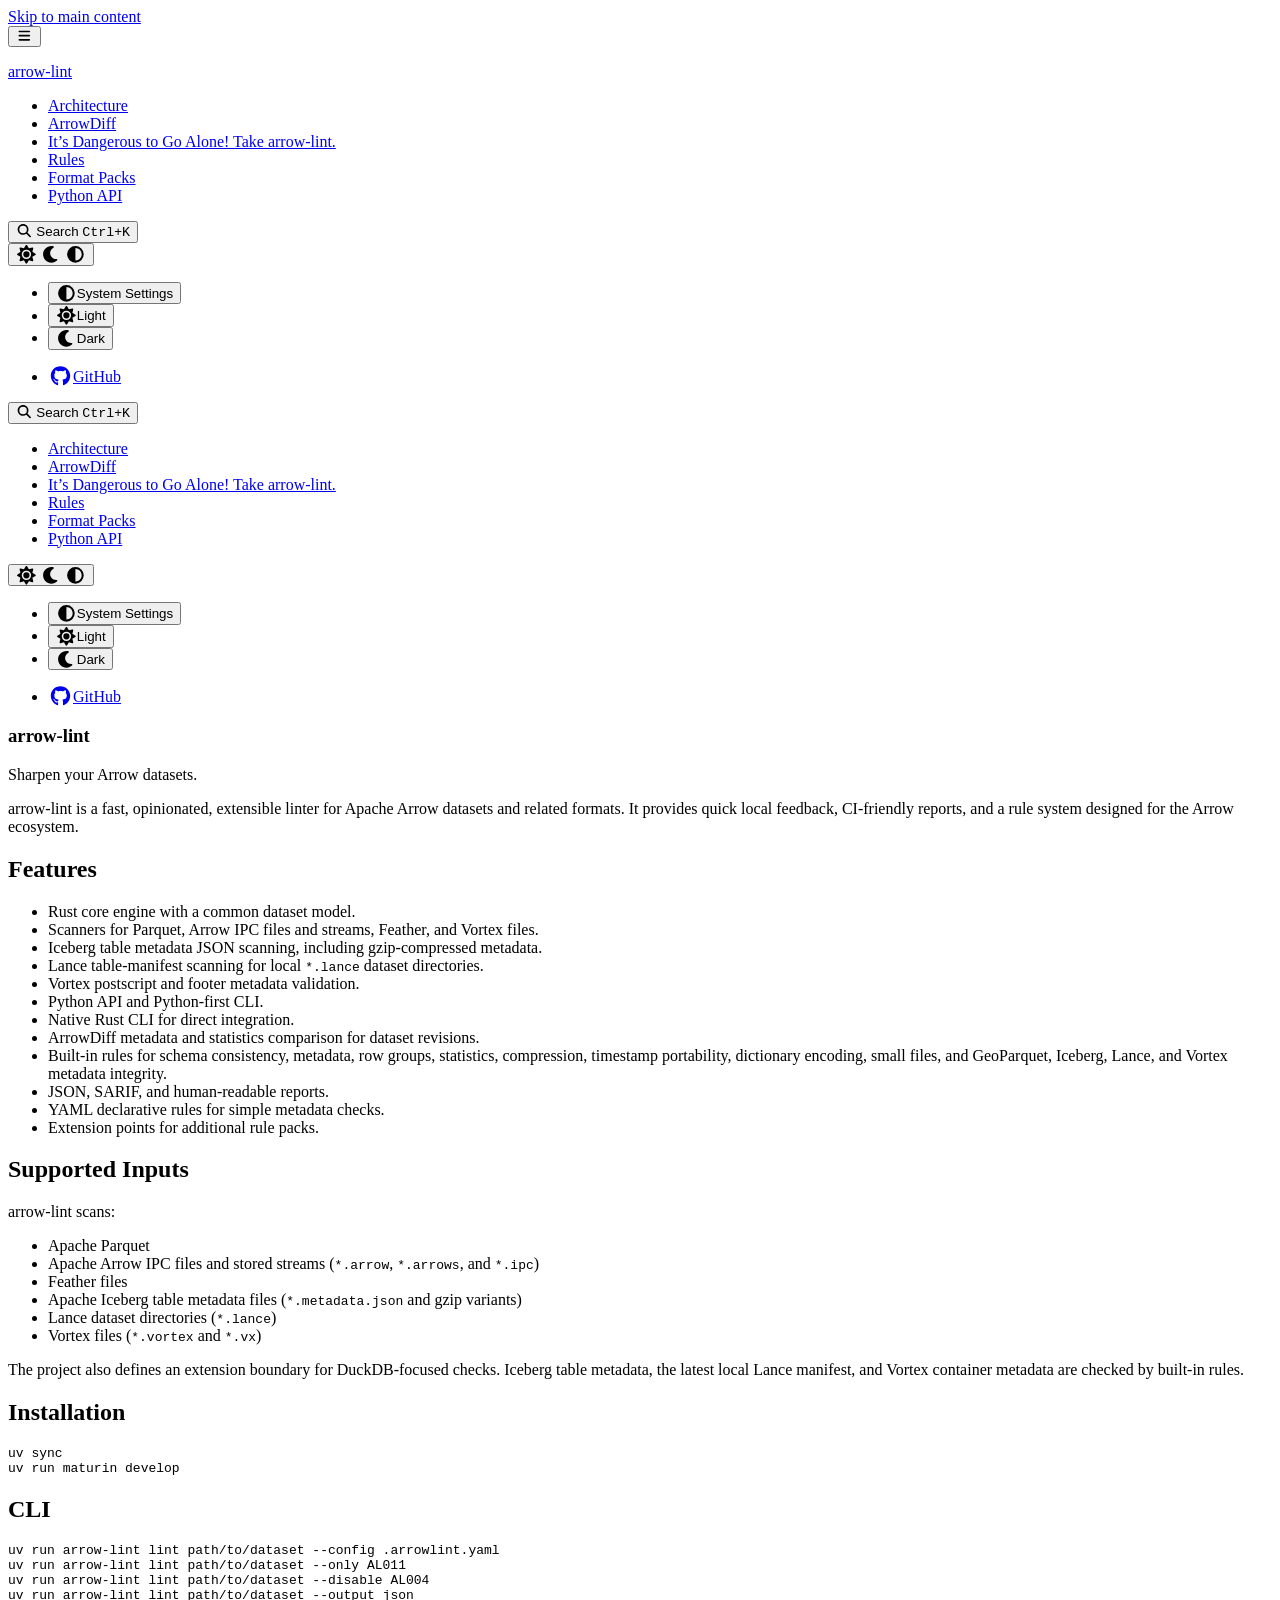
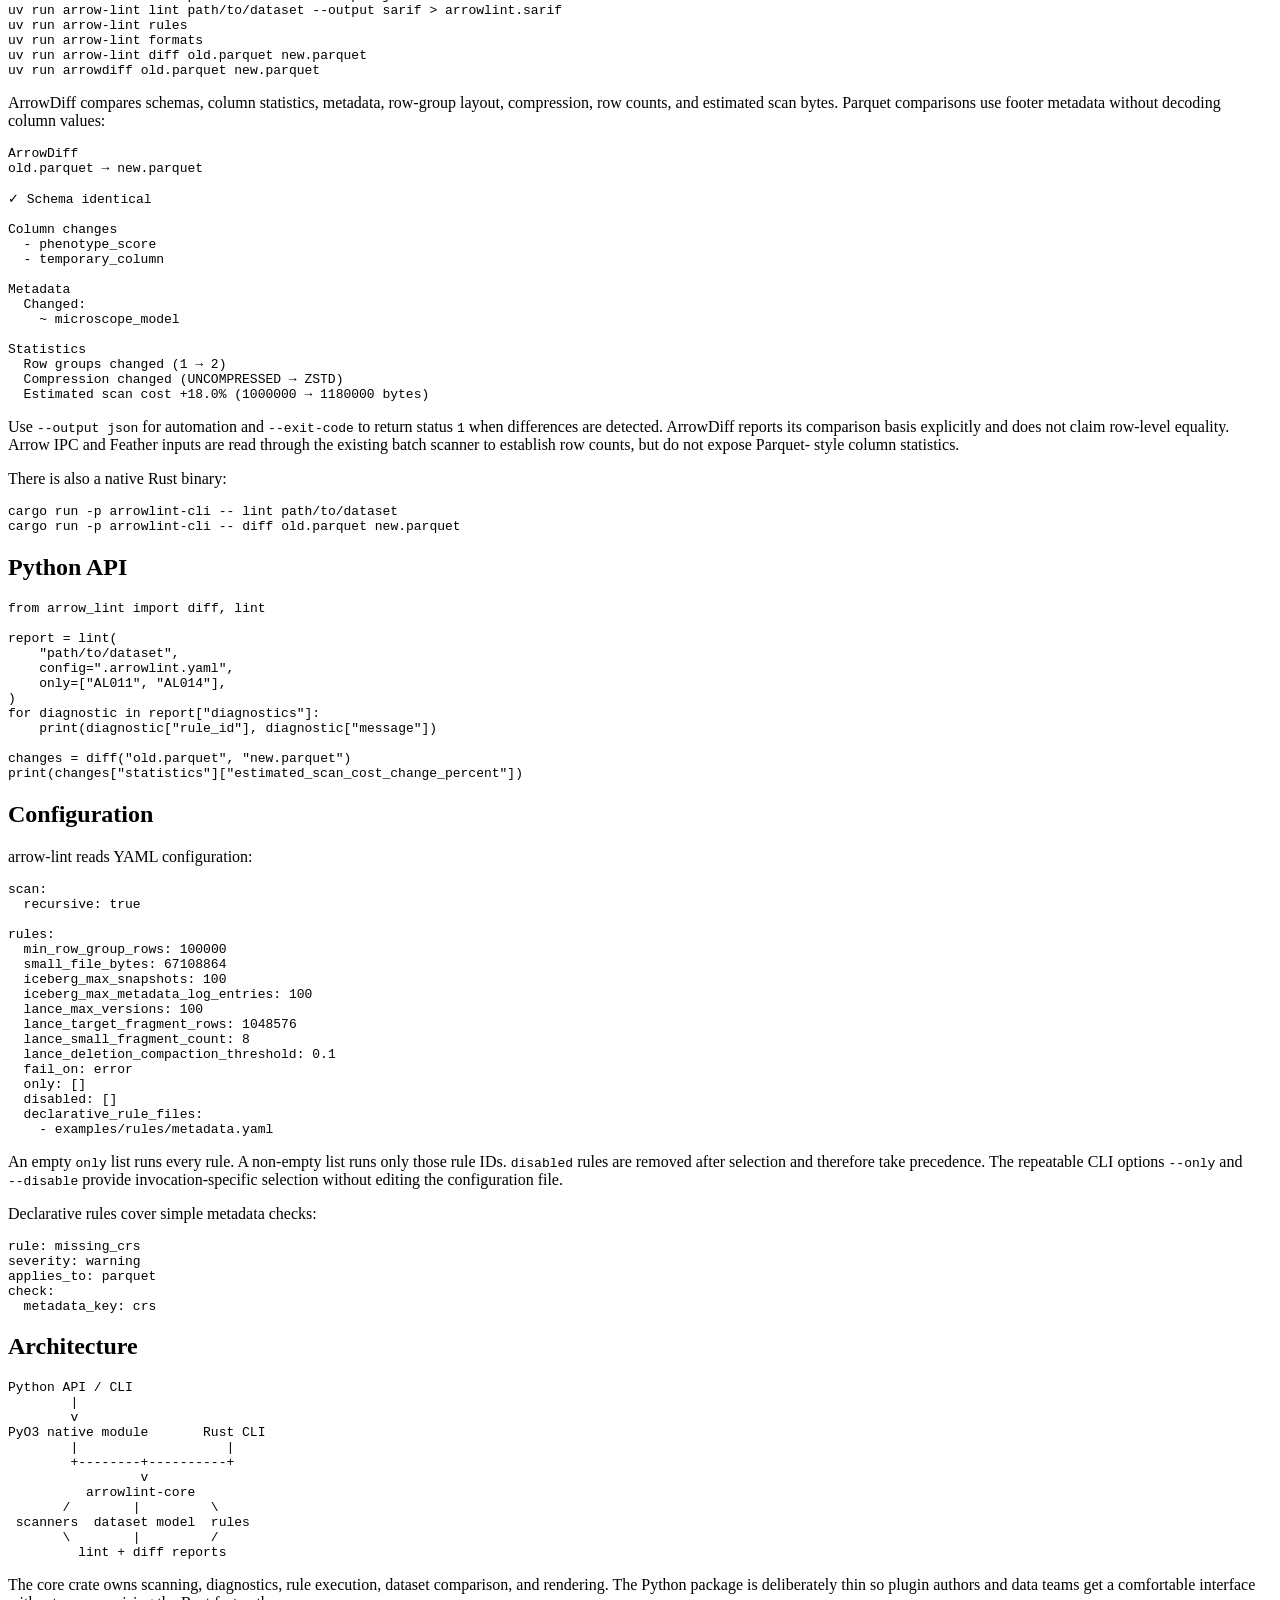
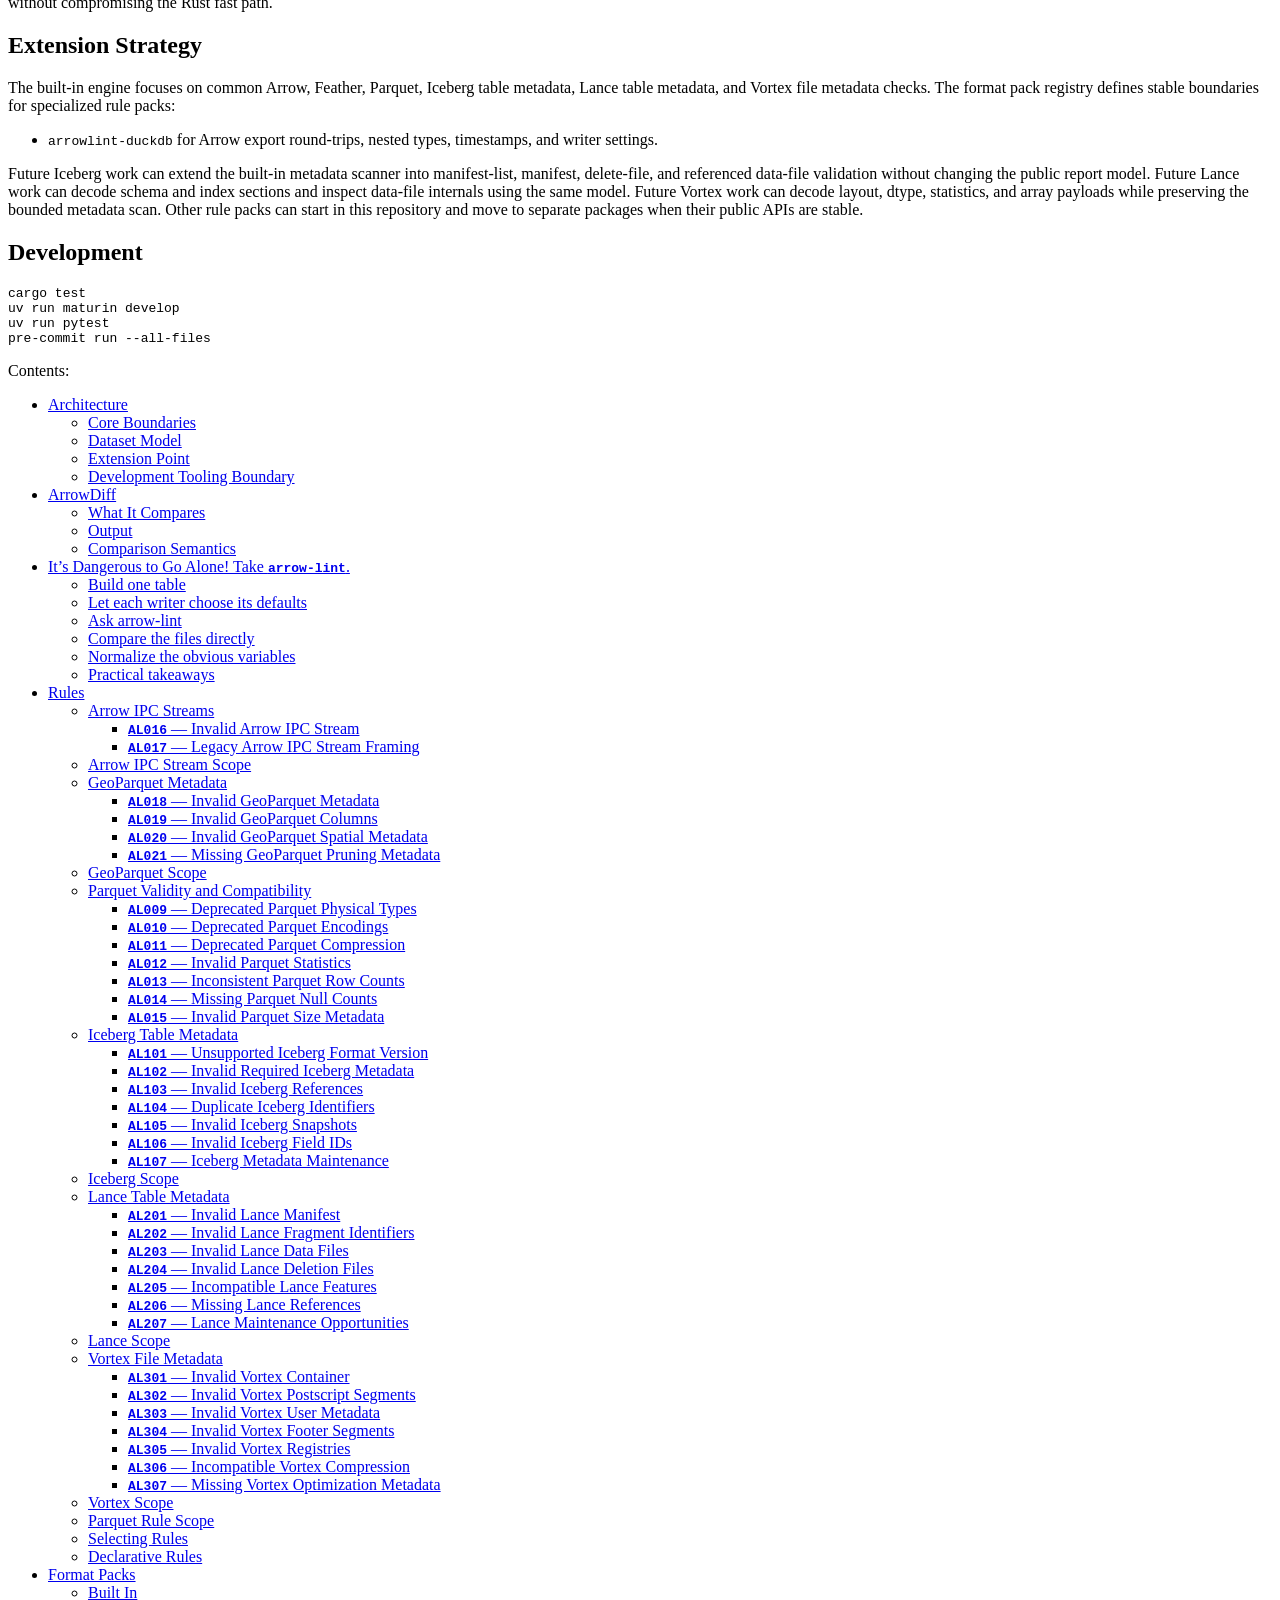
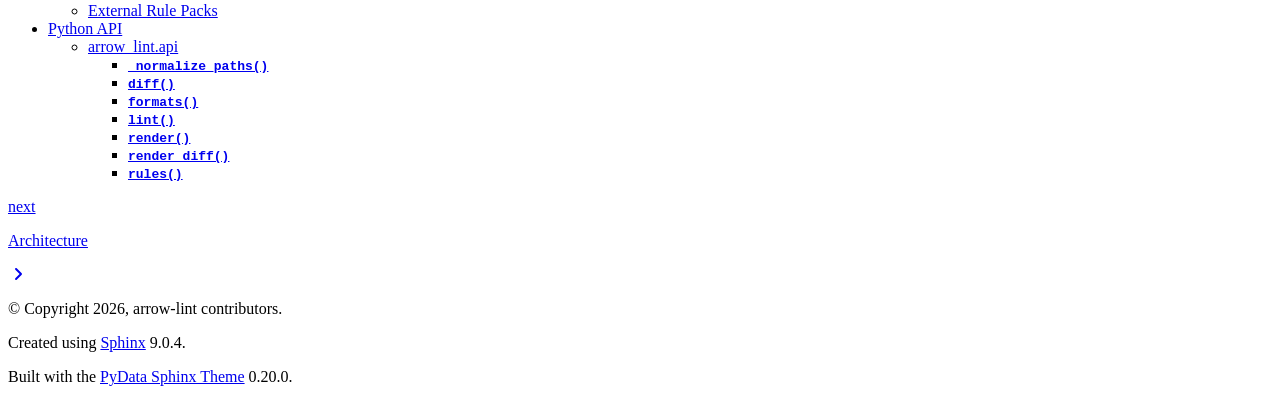
==== index.html @ c809f132 "Deploying to pages from @ d33bs/arrow-lint@00c206db69fead88313a138c66258838c78ef333 🚀" ====
<!DOCTYPE html>


<html lang="en" data-content_root="./" >

  <head>
    <meta charset="utf-8" />
    <meta name="viewport" content="width=device-width, initial-scale=1.0" /><meta name="viewport" content="width=device-width, initial-scale=1" />

    <title>arrow-lint &#8212; arrow-lint  documentation</title>
  
  
  
  <script data-cfasync="false">
    document.documentElement.dataset.mode = localStorage.getItem("mode") || "";
    document.documentElement.dataset.theme = localStorage.getItem("theme") || "";
  </script>
  <!--
    this give us a css class that will be invisible only if js is disabled
  -->
  <noscript>
    <style>
      .pst-js-only { display: none !important; }

    </style>
  </noscript>
  
  <!-- Loaded before other Sphinx assets -->
  <link href="_static/styles/theme.css?digest=90905a2f556bf617f1a9" rel="stylesheet" />
<link href="_static/styles/pydata-sphinx-theme.css?digest=90905a2f556bf617f1a9" rel="stylesheet" />

    <link rel="stylesheet" type="text/css" href="_static/pygments.css?v=8f2a1f02" />
    <link rel="stylesheet" type="text/css" href="_static/mystnb.11b39860a7a0cbfd473a3ad8a317855267ff0bd372690045ca344a6b62be495e.css" />
    <link rel="stylesheet" type="text/css" href="_static/custom.css?v=63dfd3e1" />
  
  <!-- So that users can add custom icons -->
  <script defer src="_static/scripts/fontawesome.js?digest=90905a2f556bf617f1a9"></script>
  <!-- Pre-loaded scripts that we'll load fully later -->
  <link rel="preload" as="script" href="_static/scripts/bootstrap.js?digest=90905a2f556bf617f1a9" />
<link rel="preload" as="script" href="_static/scripts/pydata-sphinx-theme.js?digest=90905a2f556bf617f1a9" />

    <script src="_static/documentation_options.js?v=5929fcd5"></script>
    <script src="_static/doctools.js?v=fd6eb6e6"></script>
    <script src="_static/sphinx_highlight.js?v=6ffebe34"></script>
    <script>DOCUMENTATION_OPTIONS.pagename = 'index';</script>
    <script>DOCUMENTATION_OPTIONS.search_as_you_type = false;</script>
    <link rel="index" title="Index" href="genindex.html" />
    <link rel="search" title="Search" href="search.html" />
    <link rel="next" title="Architecture" href="architecture.html" />
  <meta name="viewport" content="width=device-width, initial-scale=1"/>
  <meta name="docsearch:language" content="en"/>
  <meta name="docsearch:version" content="" />
  
    
    <script src="_static/searchtools.js"></script>
    <script src="_static/language_data.js"></script>
    <script src="searchindex.js"></script>
  
  </head>
  <body data-default-mode="">
  
  
  <div id="pst-skip-link" class="skip-link d-print-none"><a href="#main-content">Skip to main content</a></div>

  
  <div id="pst-scroll-pixel-helper"></div>
  
  <button type="button" class="btn rounded-pill" id="pst-back-to-top">
    <i class="fa-solid fa-arrow-up"></i>Back to top</button>
  
  
  
  
  <dialog id="pst-search-dialog">
    
<form class="bd-search d-flex align-items-center"
      action="search.html"
      method="get">
  <i class="fa-solid fa-magnifying-glass"></i>
  <input type="search"
         class="form-control"
         name="q"
         placeholder="Search the docs ..."
         aria-label="Search the docs ..."
         autocomplete="off"
         autocorrect="off"
         autocapitalize="off"
         spellcheck="false"/>
  <span class="search-button__kbd-shortcut"><kbd class="kbd-shortcut__modifier">Ctrl</kbd>+<kbd>K</kbd></span>
</form>
  </dialog>

  <div class="pst-async-banner-revealer d-none">
  <aside id="bd-header-version-warning" class="d-none d-print-none" aria-label="Version warning"></aside>
</div>

  
    <header id="pst-header" class="bd-header navbar navbar-expand-lg bd-navbar d-print-none">
<div class="bd-header__inner bd-page-width">
  <button class="pst-navbar-icon sidebar-toggle primary-toggle" aria-label="Site navigation">
    <span class="fa-solid fa-bars"></span>
  </button>
  
  
  <div class=" navbar-header-items__start">
    
      <div class="navbar-item">

  
    
  

<a class="navbar-brand logo" href="#">
  
  
  
  
  
  
    <p class="title logo__title">arrow-lint</p>
  
</a></div>
    
  </div>
  
  <div class=" navbar-header-items">
    
    <div class="me-auto navbar-header-items__center">
      
        <div class="navbar-item">
<nav>
  <ul class="bd-navbar-elements navbar-nav">
    
<li class="nav-item ">
  <a class="nav-link nav-internal" href="architecture.html">
    Architecture
  </a>
</li>


<li class="nav-item ">
  <a class="nav-link nav-internal" href="arrowdiff.html">
    ArrowDiff
  </a>
</li>


<li class="nav-item ">
  <a class="nav-link nav-internal" href="case-studies/parquet-writers.html">
    It’s Dangerous to Go Alone! Take arrow-lint.
  </a>
</li>


<li class="nav-item ">
  <a class="nav-link nav-internal" href="rules.html">
    Rules
  </a>
</li>


<li class="nav-item ">
  <a class="nav-link nav-internal" href="format-packs.html">
    Format Packs
  </a>
</li>


<li class="nav-item ">
  <a class="nav-link nav-internal" href="python-api.html">
    Python API
  </a>
</li>

  </ul>
</nav></div>
      
    </div>
    
    
    <div class="navbar-header-items__end">
      
        <div class="navbar-item navbar-persistent--container">
          

<button class="btn search-button-field search-button__button pst-js-only" title="Search" aria-label="Search" data-bs-placement="bottom" data-bs-toggle="tooltip">
 <i class="fa-solid fa-magnifying-glass"></i>
 <span class="search-button__default-text">Search</span>
 <span class="search-button__kbd-shortcut"><kbd class="kbd-shortcut__modifier">Ctrl</kbd>+<kbd class="kbd-shortcut__modifier">K</kbd></span>
</button>
        </div>
      
      
        <div class="navbar-item">

<div class="theme-switch-container dropdown pst-js-only" data-bs-toggle="tooltip" data-bs-placement="bottom" title="Color mode">
  <button class="btn btn-sm nav-link pst-navbar-icon theme-switch-button dropdown-toggle" aria-label="Color mode" data-bs-toggle="dropdown">
    <i class="theme-switch fa-solid fa-sun fa-lg fa-fw" data-mode="light" title="Light"></i>
    <i class="theme-switch fa-solid fa-moon fa-lg fa-fw" data-mode="dark" title="Dark"></i>
    <i class="theme-switch fa-solid fa-circle-half-stroke fa-lg fa-fw" data-mode="auto" title="System Settings"></i>
  </button>
  <ul class="dropdown-menu dropdown-menu-end">
    <li><button class="dropdown-item d-flex align-items-center theme-change-button" data-mode="auto"><i class="fa-solid fa-circle-half-stroke fa-lg fa-fw me-1"></i>System Settings</button></li>
    <li><button class="dropdown-item d-flex align-items-center theme-change-button" data-mode="light"><i class="fa-solid fa-sun fa-lg fa-fw me-1"></i>Light</button></li>
    <li><button class="dropdown-item d-flex align-items-center theme-change-button" data-mode="dark"><i class="fa-solid fa-moon fa-lg fa-fw me-1"></i>Dark</button></li>
  </ul>
</div></div>
      
        <div class="navbar-item"><ul class="navbar-icon-links"
    aria-label="Icon Links">
        <li class="nav-item">
          
          
          
          
          
          
          
          
          <a href="https://github.com/CU-DBMI/arrow-lint" title="GitHub" class="nav-link pst-navbar-icon" rel="noopener" target="_blank" data-bs-toggle="tooltip" data-bs-placement="bottom"><i class="fa-brands fa-github fa-lg" aria-hidden="true"></i><span class="visually-hidden">GitHub</span></a>
        </li>
</ul></div>
      
    </div>
    
  </div>
  
  
    <div class="navbar-persistent--mobile">

<button class="btn search-button-field search-button__button pst-js-only" title="Search" aria-label="Search" data-bs-placement="bottom" data-bs-toggle="tooltip">
 <i class="fa-solid fa-magnifying-glass"></i>
 <span class="search-button__default-text">Search</span>
 <span class="search-button__kbd-shortcut"><kbd class="kbd-shortcut__modifier">Ctrl</kbd>+<kbd class="kbd-shortcut__modifier">K</kbd></span>
</button>
    </div>
  

  
</div>

    </header>
  

  <div class="bd-container">
    <div class="bd-container__inner bd-page-width">
      
      
      
        
      
      <dialog id="pst-primary-sidebar-modal"></dialog>
      <div id="pst-primary-sidebar" class="bd-sidebar-primary bd-sidebar hide-on-wide">
        

  
  <div class="sidebar-header-items sidebar-primary__section">
    
    
      <div class="sidebar-header-items__center">
        
          
          
            <div class="navbar-item">
<nav>
  <ul class="bd-navbar-elements navbar-nav">
    
<li class="nav-item ">
  <a class="nav-link nav-internal" href="architecture.html">
    Architecture
  </a>
</li>


<li class="nav-item ">
  <a class="nav-link nav-internal" href="arrowdiff.html">
    ArrowDiff
  </a>
</li>


<li class="nav-item ">
  <a class="nav-link nav-internal" href="case-studies/parquet-writers.html">
    It’s Dangerous to Go Alone! Take arrow-lint.
  </a>
</li>


<li class="nav-item ">
  <a class="nav-link nav-internal" href="rules.html">
    Rules
  </a>
</li>


<li class="nav-item ">
  <a class="nav-link nav-internal" href="format-packs.html">
    Format Packs
  </a>
</li>


<li class="nav-item ">
  <a class="nav-link nav-internal" href="python-api.html">
    Python API
  </a>
</li>

  </ul>
</nav></div>
          
        
      </div>
    
    
    
      <div class="sidebar-header-items__end">
        
          <div class="navbar-item">

<div class="theme-switch-container dropdown pst-js-only" data-bs-toggle="tooltip" data-bs-placement="bottom" title="Color mode">
  <button class="btn btn-sm nav-link pst-navbar-icon theme-switch-button dropdown-toggle" aria-label="Color mode" data-bs-toggle="dropdown">
    <i class="theme-switch fa-solid fa-sun fa-lg fa-fw" data-mode="light" title="Light"></i>
    <i class="theme-switch fa-solid fa-moon fa-lg fa-fw" data-mode="dark" title="Dark"></i>
    <i class="theme-switch fa-solid fa-circle-half-stroke fa-lg fa-fw" data-mode="auto" title="System Settings"></i>
  </button>
  <ul class="dropdown-menu dropdown-menu-end">
    <li><button class="dropdown-item d-flex align-items-center theme-change-button" data-mode="auto"><i class="fa-solid fa-circle-half-stroke fa-lg fa-fw me-1"></i>System Settings</button></li>
    <li><button class="dropdown-item d-flex align-items-center theme-change-button" data-mode="light"><i class="fa-solid fa-sun fa-lg fa-fw me-1"></i>Light</button></li>
    <li><button class="dropdown-item d-flex align-items-center theme-change-button" data-mode="dark"><i class="fa-solid fa-moon fa-lg fa-fw me-1"></i>Dark</button></li>
  </ul>
</div></div>
        
          <div class="navbar-item"><ul class="navbar-icon-links"
    aria-label="Icon Links">
        <li class="nav-item">
          
          
          
          
          
          
          
          
          <a href="https://github.com/CU-DBMI/arrow-lint" title="GitHub" class="nav-link pst-navbar-icon" rel="noopener" target="_blank" data-bs-toggle="tooltip" data-bs-placement="bottom"><i class="fa-brands fa-github fa-lg" aria-hidden="true"></i><span class="visually-hidden">GitHub</span></a>
        </li>
</ul></div>
        
      </div>
    
  </div>
  
  
  <div class="sidebar-primary-items__end sidebar-primary__section">
      <div class="sidebar-primary-item">
<div id="ethical-ad-placement"
      class="flat"
      data-ea-publisher="readthedocs"
      data-ea-type="readthedocs-sidebar"
      data-ea-manual="true">
</div></div>
  </div>


      </div>
      
      <main id="main-content" class="bd-main" role="main">
        
        
          <div class="bd-content">
            <div class="bd-article-container">
              
              <div class="bd-header-article d-print-none"></div>
              
              
              
                
<div id="searchbox"></div>
                <article class="bd-article">
                  
  <!-- include contents from the root readme -->
<section id="arrow-lint">
<h1>arrow-lint<a class="headerlink" href="#arrow-lint" title="Link to this heading">#</a></h1>
<p>Sharpen your Arrow datasets.</p>
<p>arrow-lint is a fast, opinionated, extensible linter for Apache Arrow datasets
and related formats. It provides quick local feedback, CI-friendly reports, and
a rule system designed for the Arrow ecosystem.</p>
<section id="features">
<h2>Features<a class="headerlink" href="#features" title="Link to this heading">#</a></h2>
<ul class="simple">
<li><p>Rust core engine with a common dataset model.</p></li>
<li><p>Scanners for Parquet, Arrow IPC files and streams, Feather, and Vortex files.</p></li>
<li><p>Iceberg table metadata JSON scanning, including gzip-compressed metadata.</p></li>
<li><p>Lance table-manifest scanning for local <code class="docutils literal notranslate"><span class="pre">*.lance</span></code> dataset directories.</p></li>
<li><p>Vortex postscript and footer metadata validation.</p></li>
<li><p>Python API and Python-first CLI.</p></li>
<li><p>Native Rust CLI for direct integration.</p></li>
<li><p>ArrowDiff metadata and statistics comparison for dataset revisions.</p></li>
<li><p>Built-in rules for schema consistency, metadata, row groups, statistics,
compression, timestamp portability, dictionary encoding, small files, and
GeoParquet, Iceberg, Lance, and Vortex metadata integrity.</p></li>
<li><p>JSON, SARIF, and human-readable reports.</p></li>
<li><p>YAML declarative rules for simple metadata checks.</p></li>
<li><p>Extension points for additional rule packs.</p></li>
</ul>
</section>
<section id="supported-inputs">
<h2>Supported Inputs<a class="headerlink" href="#supported-inputs" title="Link to this heading">#</a></h2>
<p>arrow-lint scans:</p>
<ul class="simple">
<li><p>Apache Parquet</p></li>
<li><p>Apache Arrow IPC files and stored streams (<code class="docutils literal notranslate"><span class="pre">*.arrow</span></code>, <code class="docutils literal notranslate"><span class="pre">*.arrows</span></code>, and <code class="docutils literal notranslate"><span class="pre">*.ipc</span></code>)</p></li>
<li><p>Feather files</p></li>
<li><p>Apache Iceberg table metadata files (<code class="docutils literal notranslate"><span class="pre">*.metadata.json</span></code> and gzip variants)</p></li>
<li><p>Lance dataset directories (<code class="docutils literal notranslate"><span class="pre">*.lance</span></code>)</p></li>
<li><p>Vortex files (<code class="docutils literal notranslate"><span class="pre">*.vortex</span></code> and <code class="docutils literal notranslate"><span class="pre">*.vx</span></code>)</p></li>
</ul>
<p>The project also defines an extension boundary for DuckDB-focused checks.
Iceberg table metadata, the latest local Lance manifest, and Vortex container
metadata are checked by built-in rules.</p>
</section>
<section id="installation">
<h2>Installation<a class="headerlink" href="#installation" title="Link to this heading">#</a></h2>
<div class="highlight-bash notranslate"><div class="highlight"><pre><span></span>uv<span class="w"> </span>sync
uv<span class="w"> </span>run<span class="w"> </span>maturin<span class="w"> </span>develop
</pre></div>
</div>
</section>
<section id="cli">
<h2>CLI<a class="headerlink" href="#cli" title="Link to this heading">#</a></h2>
<div class="highlight-bash notranslate"><div class="highlight"><pre><span></span>uv<span class="w"> </span>run<span class="w"> </span>arrow-lint<span class="w"> </span>lint<span class="w"> </span>path/to/dataset<span class="w"> </span>--config<span class="w"> </span>.arrowlint.yaml
uv<span class="w"> </span>run<span class="w"> </span>arrow-lint<span class="w"> </span>lint<span class="w"> </span>path/to/dataset<span class="w"> </span>--only<span class="w"> </span>AL011
uv<span class="w"> </span>run<span class="w"> </span>arrow-lint<span class="w"> </span>lint<span class="w"> </span>path/to/dataset<span class="w"> </span>--disable<span class="w"> </span>AL004
uv<span class="w"> </span>run<span class="w"> </span>arrow-lint<span class="w"> </span>lint<span class="w"> </span>path/to/dataset<span class="w"> </span>--output<span class="w"> </span>json
uv<span class="w"> </span>run<span class="w"> </span>arrow-lint<span class="w"> </span>lint<span class="w"> </span>path/to/dataset<span class="w"> </span>--output<span class="w"> </span>sarif<span class="w"> </span>&gt;<span class="w"> </span>arrowlint.sarif
uv<span class="w"> </span>run<span class="w"> </span>arrow-lint<span class="w"> </span>rules
uv<span class="w"> </span>run<span class="w"> </span>arrow-lint<span class="w"> </span>formats
uv<span class="w"> </span>run<span class="w"> </span>arrow-lint<span class="w"> </span>diff<span class="w"> </span>old.parquet<span class="w"> </span>new.parquet
uv<span class="w"> </span>run<span class="w"> </span>arrowdiff<span class="w"> </span>old.parquet<span class="w"> </span>new.parquet
</pre></div>
</div>
<p>ArrowDiff compares schemas, column statistics, metadata, row-group layout,
compression, row counts, and estimated scan bytes. Parquet comparisons use
footer metadata without decoding column values:</p>
<div class="highlight-text notranslate"><div class="highlight"><pre><span></span>ArrowDiff
old.parquet → new.parquet

✓ Schema identical

Column changes
  - phenotype_score
  - temporary_column

Metadata
  Changed:
    ~ microscope_model

Statistics
  Row groups changed (1 → 2)
  Compression changed (UNCOMPRESSED → ZSTD)
  Estimated scan cost +18.0% (1000000 → 1180000 bytes)
</pre></div>
</div>
<p>Use <code class="docutils literal notranslate"><span class="pre">--output</span> <span class="pre">json</span></code> for automation and <code class="docutils literal notranslate"><span class="pre">--exit-code</span></code> to return status <code class="docutils literal notranslate"><span class="pre">1</span></code> when
differences are detected. ArrowDiff reports its comparison basis explicitly and
does not claim row-level equality. Arrow IPC and Feather inputs are read through
the existing batch scanner to establish row counts, but do not expose Parquet-
style column statistics.</p>
<p>There is also a native Rust binary:</p>
<div class="highlight-bash notranslate"><div class="highlight"><pre><span></span>cargo<span class="w"> </span>run<span class="w"> </span>-p<span class="w"> </span>arrowlint-cli<span class="w"> </span>--<span class="w"> </span>lint<span class="w"> </span>path/to/dataset
cargo<span class="w"> </span>run<span class="w"> </span>-p<span class="w"> </span>arrowlint-cli<span class="w"> </span>--<span class="w"> </span>diff<span class="w"> </span>old.parquet<span class="w"> </span>new.parquet
</pre></div>
</div>
</section>
<section id="python-api">
<h2>Python API<a class="headerlink" href="#python-api" title="Link to this heading">#</a></h2>
<div class="highlight-python notranslate"><div class="highlight"><pre><span></span><span class="kn">from</span><span class="w"> </span><span class="nn">arrow_lint</span><span class="w"> </span><span class="kn">import</span> <span class="n">diff</span><span class="p">,</span> <span class="n">lint</span>

<span class="n">report</span> <span class="o">=</span> <span class="n">lint</span><span class="p">(</span>
    <span class="s2">&quot;path/to/dataset&quot;</span><span class="p">,</span>
    <span class="n">config</span><span class="o">=</span><span class="s2">&quot;.arrowlint.yaml&quot;</span><span class="p">,</span>
    <span class="n">only</span><span class="o">=</span><span class="p">[</span><span class="s2">&quot;AL011&quot;</span><span class="p">,</span> <span class="s2">&quot;AL014&quot;</span><span class="p">],</span>
<span class="p">)</span>
<span class="k">for</span> <span class="n">diagnostic</span> <span class="ow">in</span> <span class="n">report</span><span class="p">[</span><span class="s2">&quot;diagnostics&quot;</span><span class="p">]:</span>
    <span class="nb">print</span><span class="p">(</span><span class="n">diagnostic</span><span class="p">[</span><span class="s2">&quot;rule_id&quot;</span><span class="p">],</span> <span class="n">diagnostic</span><span class="p">[</span><span class="s2">&quot;message&quot;</span><span class="p">])</span>

<span class="n">changes</span> <span class="o">=</span> <span class="n">diff</span><span class="p">(</span><span class="s2">&quot;old.parquet&quot;</span><span class="p">,</span> <span class="s2">&quot;new.parquet&quot;</span><span class="p">)</span>
<span class="nb">print</span><span class="p">(</span><span class="n">changes</span><span class="p">[</span><span class="s2">&quot;statistics&quot;</span><span class="p">][</span><span class="s2">&quot;estimated_scan_cost_change_percent&quot;</span><span class="p">])</span>
</pre></div>
</div>
</section>
<section id="configuration">
<h2>Configuration<a class="headerlink" href="#configuration" title="Link to this heading">#</a></h2>
<p>arrow-lint reads YAML configuration:</p>
<div class="highlight-yaml notranslate"><div class="highlight"><pre><span></span><span class="nt">scan</span><span class="p">:</span>
<span class="w">  </span><span class="nt">recursive</span><span class="p">:</span><span class="w"> </span><span class="l l-Scalar l-Scalar-Plain">true</span>

<span class="nt">rules</span><span class="p">:</span>
<span class="w">  </span><span class="nt">min_row_group_rows</span><span class="p">:</span><span class="w"> </span><span class="l l-Scalar l-Scalar-Plain">100000</span>
<span class="w">  </span><span class="nt">small_file_bytes</span><span class="p">:</span><span class="w"> </span><span class="l l-Scalar l-Scalar-Plain">67108864</span>
<span class="w">  </span><span class="nt">iceberg_max_snapshots</span><span class="p">:</span><span class="w"> </span><span class="l l-Scalar l-Scalar-Plain">100</span>
<span class="w">  </span><span class="nt">iceberg_max_metadata_log_entries</span><span class="p">:</span><span class="w"> </span><span class="l l-Scalar l-Scalar-Plain">100</span>
<span class="w">  </span><span class="nt">lance_max_versions</span><span class="p">:</span><span class="w"> </span><span class="l l-Scalar l-Scalar-Plain">100</span>
<span class="w">  </span><span class="nt">lance_target_fragment_rows</span><span class="p">:</span><span class="w"> </span><span class="l l-Scalar l-Scalar-Plain">1048576</span>
<span class="w">  </span><span class="nt">lance_small_fragment_count</span><span class="p">:</span><span class="w"> </span><span class="l l-Scalar l-Scalar-Plain">8</span>
<span class="w">  </span><span class="nt">lance_deletion_compaction_threshold</span><span class="p">:</span><span class="w"> </span><span class="l l-Scalar l-Scalar-Plain">0.1</span>
<span class="w">  </span><span class="nt">fail_on</span><span class="p">:</span><span class="w"> </span><span class="l l-Scalar l-Scalar-Plain">error</span>
<span class="w">  </span><span class="nt">only</span><span class="p">:</span><span class="w"> </span><span class="p p-Indicator">[]</span>
<span class="w">  </span><span class="nt">disabled</span><span class="p">:</span><span class="w"> </span><span class="p p-Indicator">[]</span>
<span class="w">  </span><span class="nt">declarative_rule_files</span><span class="p">:</span>
<span class="w">    </span><span class="p p-Indicator">-</span><span class="w"> </span><span class="l l-Scalar l-Scalar-Plain">examples/rules/metadata.yaml</span>
</pre></div>
</div>
<p>An empty <code class="docutils literal notranslate"><span class="pre">only</span></code> list runs every rule. A non-empty list runs only those rule IDs.
<code class="docutils literal notranslate"><span class="pre">disabled</span></code> rules are removed after selection and therefore take precedence.
The repeatable CLI options <code class="docutils literal notranslate"><span class="pre">--only</span></code> and <code class="docutils literal notranslate"><span class="pre">--disable</span></code> provide invocation-specific
selection without editing the configuration file.</p>
<p>Declarative rules cover simple metadata checks:</p>
<div class="highlight-yaml notranslate"><div class="highlight"><pre><span></span><span class="nt">rule</span><span class="p">:</span><span class="w"> </span><span class="l l-Scalar l-Scalar-Plain">missing_crs</span>
<span class="nt">severity</span><span class="p">:</span><span class="w"> </span><span class="l l-Scalar l-Scalar-Plain">warning</span>
<span class="nt">applies_to</span><span class="p">:</span><span class="w"> </span><span class="l l-Scalar l-Scalar-Plain">parquet</span>
<span class="nt">check</span><span class="p">:</span>
<span class="w">  </span><span class="nt">metadata_key</span><span class="p">:</span><span class="w"> </span><span class="l l-Scalar l-Scalar-Plain">crs</span>
</pre></div>
</div>
</section>
<section id="architecture">
<h2>Architecture<a class="headerlink" href="#architecture" title="Link to this heading">#</a></h2>
<div class="highlight-text notranslate"><div class="highlight"><pre><span></span>Python API / CLI
        |
        v
PyO3 native module       Rust CLI
        |                   |
        +--------+----------+
                 v
          arrowlint-core
       /        |         \
 scanners  dataset model  rules
       \        |         /
         lint + diff reports
</pre></div>
</div>
<p>The core crate owns scanning, diagnostics, rule execution, dataset comparison,
and rendering. The Python package is deliberately thin so plugin authors and
data teams get a comfortable interface without compromising the Rust fast path.</p>
</section>
<section id="extension-strategy">
<h2>Extension Strategy<a class="headerlink" href="#extension-strategy" title="Link to this heading">#</a></h2>
<p>The built-in engine focuses on common Arrow, Feather, Parquet, Iceberg table
metadata, Lance table metadata, and Vortex file metadata checks. The format
pack registry defines stable boundaries for specialized rule packs:</p>
<ul class="simple">
<li><p><code class="docutils literal notranslate"><span class="pre">arrowlint-duckdb</span></code> for Arrow export round-trips, nested types, timestamps, and writer settings.</p></li>
</ul>
<p>Future Iceberg work can extend the built-in metadata scanner into manifest-list,
manifest, delete-file, and referenced data-file validation without changing the
public report model. Future Lance work can decode schema and index sections and
inspect data-file internals using the same model. Future Vortex work can decode
layout, dtype, statistics, and array payloads while preserving the bounded
metadata scan. Other rule packs can start in this repository and move to
separate packages when their public APIs are stable.</p>
</section>
<section id="development">
<h2>Development<a class="headerlink" href="#development" title="Link to this heading">#</a></h2>
<div class="highlight-bash notranslate"><div class="highlight"><pre><span></span>cargo<span class="w"> </span><span class="nb">test</span>
uv<span class="w"> </span>run<span class="w"> </span>maturin<span class="w"> </span>develop
uv<span class="w"> </span>run<span class="w"> </span>pytest
pre-commit<span class="w"> </span>run<span class="w"> </span>--all-files
</pre></div>
</div>
<div class="toctree-wrapper compound">
<p aria-level="2" class="caption" role="heading"><span class="caption-text">Contents:</span></p>
<ul>
<li class="toctree-l1"><a class="reference internal" href="architecture.html">Architecture</a><ul>
<li class="toctree-l2"><a class="reference internal" href="architecture.html#core-boundaries">Core Boundaries</a></li>
<li class="toctree-l2"><a class="reference internal" href="architecture.html#dataset-model">Dataset Model</a></li>
<li class="toctree-l2"><a class="reference internal" href="architecture.html#extension-point">Extension Point</a></li>
<li class="toctree-l2"><a class="reference internal" href="architecture.html#development-tooling-boundary">Development Tooling Boundary</a></li>
</ul>
</li>
<li class="toctree-l1"><a class="reference internal" href="arrowdiff.html">ArrowDiff</a><ul>
<li class="toctree-l2"><a class="reference internal" href="arrowdiff.html#what-it-compares">What It Compares</a></li>
<li class="toctree-l2"><a class="reference internal" href="arrowdiff.html#output">Output</a></li>
<li class="toctree-l2"><a class="reference internal" href="arrowdiff.html#comparison-semantics">Comparison Semantics</a></li>
</ul>
</li>
<li class="toctree-l1"><a class="reference internal" href="case-studies/parquet-writers.html">It’s Dangerous to Go Alone! Take <code class="docutils literal notranslate"><span class="pre">arrow-lint</span></code>.</a><ul>
<li class="toctree-l2"><a class="reference internal" href="case-studies/parquet-writers.html#build-one-table">Build one table</a></li>
<li class="toctree-l2"><a class="reference internal" href="case-studies/parquet-writers.html#let-each-writer-choose-its-defaults">Let each writer choose its defaults</a></li>
<li class="toctree-l2"><a class="reference internal" href="case-studies/parquet-writers.html#ask-arrow-lint">Ask arrow-lint</a></li>
<li class="toctree-l2"><a class="reference internal" href="case-studies/parquet-writers.html#compare-the-files-directly">Compare the files directly</a></li>
<li class="toctree-l2"><a class="reference internal" href="case-studies/parquet-writers.html#normalize-the-obvious-variables">Normalize the obvious variables</a></li>
<li class="toctree-l2"><a class="reference internal" href="case-studies/parquet-writers.html#practical-takeaways">Practical takeaways</a></li>
</ul>
</li>
<li class="toctree-l1"><a class="reference internal" href="rules.html">Rules</a><ul>
<li class="toctree-l2"><a class="reference internal" href="rules.html#arrow-ipc-streams">Arrow IPC Streams</a><ul>
<li class="toctree-l3"><a class="reference internal" href="rules.html#al016-invalid-arrow-ipc-stream"><code class="docutils literal notranslate"><span class="pre">AL016</span></code> — Invalid Arrow IPC Stream</a></li>
<li class="toctree-l3"><a class="reference internal" href="rules.html#al017-legacy-arrow-ipc-stream-framing"><code class="docutils literal notranslate"><span class="pre">AL017</span></code> — Legacy Arrow IPC Stream Framing</a></li>
</ul>
</li>
<li class="toctree-l2"><a class="reference internal" href="rules.html#arrow-ipc-stream-scope">Arrow IPC Stream Scope</a></li>
<li class="toctree-l2"><a class="reference internal" href="rules.html#geoparquet-metadata">GeoParquet Metadata</a><ul>
<li class="toctree-l3"><a class="reference internal" href="rules.html#al018-invalid-geoparquet-metadata"><code class="docutils literal notranslate"><span class="pre">AL018</span></code> — Invalid GeoParquet Metadata</a></li>
<li class="toctree-l3"><a class="reference internal" href="rules.html#al019-invalid-geoparquet-columns"><code class="docutils literal notranslate"><span class="pre">AL019</span></code> — Invalid GeoParquet Columns</a></li>
<li class="toctree-l3"><a class="reference internal" href="rules.html#al020-invalid-geoparquet-spatial-metadata"><code class="docutils literal notranslate"><span class="pre">AL020</span></code> — Invalid GeoParquet Spatial Metadata</a></li>
<li class="toctree-l3"><a class="reference internal" href="rules.html#al021-missing-geoparquet-pruning-metadata"><code class="docutils literal notranslate"><span class="pre">AL021</span></code> — Missing GeoParquet Pruning Metadata</a></li>
</ul>
</li>
<li class="toctree-l2"><a class="reference internal" href="rules.html#geoparquet-scope">GeoParquet Scope</a></li>
<li class="toctree-l2"><a class="reference internal" href="rules.html#parquet-validity-and-compatibility">Parquet Validity and Compatibility</a><ul>
<li class="toctree-l3"><a class="reference internal" href="rules.html#al009-deprecated-parquet-physical-types"><code class="docutils literal notranslate"><span class="pre">AL009</span></code> — Deprecated Parquet Physical Types</a></li>
<li class="toctree-l3"><a class="reference internal" href="rules.html#al010-deprecated-parquet-encodings"><code class="docutils literal notranslate"><span class="pre">AL010</span></code> — Deprecated Parquet Encodings</a></li>
<li class="toctree-l3"><a class="reference internal" href="rules.html#al011-deprecated-parquet-compression"><code class="docutils literal notranslate"><span class="pre">AL011</span></code> — Deprecated Parquet Compression</a></li>
<li class="toctree-l3"><a class="reference internal" href="rules.html#al012-invalid-parquet-statistics"><code class="docutils literal notranslate"><span class="pre">AL012</span></code> — Invalid Parquet Statistics</a></li>
<li class="toctree-l3"><a class="reference internal" href="rules.html#al013-inconsistent-parquet-row-counts"><code class="docutils literal notranslate"><span class="pre">AL013</span></code> — Inconsistent Parquet Row Counts</a></li>
<li class="toctree-l3"><a class="reference internal" href="rules.html#al014-missing-parquet-null-counts"><code class="docutils literal notranslate"><span class="pre">AL014</span></code> — Missing Parquet Null Counts</a></li>
<li class="toctree-l3"><a class="reference internal" href="rules.html#al015-invalid-parquet-size-metadata"><code class="docutils literal notranslate"><span class="pre">AL015</span></code> — Invalid Parquet Size Metadata</a></li>
</ul>
</li>
<li class="toctree-l2"><a class="reference internal" href="rules.html#iceberg-table-metadata">Iceberg Table Metadata</a><ul>
<li class="toctree-l3"><a class="reference internal" href="rules.html#al101-unsupported-iceberg-format-version"><code class="docutils literal notranslate"><span class="pre">AL101</span></code> — Unsupported Iceberg Format Version</a></li>
<li class="toctree-l3"><a class="reference internal" href="rules.html#al102-invalid-required-iceberg-metadata"><code class="docutils literal notranslate"><span class="pre">AL102</span></code> — Invalid Required Iceberg Metadata</a></li>
<li class="toctree-l3"><a class="reference internal" href="rules.html#al103-invalid-iceberg-references"><code class="docutils literal notranslate"><span class="pre">AL103</span></code> — Invalid Iceberg References</a></li>
<li class="toctree-l3"><a class="reference internal" href="rules.html#al104-duplicate-iceberg-identifiers"><code class="docutils literal notranslate"><span class="pre">AL104</span></code> — Duplicate Iceberg Identifiers</a></li>
<li class="toctree-l3"><a class="reference internal" href="rules.html#al105-invalid-iceberg-snapshots"><code class="docutils literal notranslate"><span class="pre">AL105</span></code> — Invalid Iceberg Snapshots</a></li>
<li class="toctree-l3"><a class="reference internal" href="rules.html#al106-invalid-iceberg-field-ids"><code class="docutils literal notranslate"><span class="pre">AL106</span></code> — Invalid Iceberg Field IDs</a></li>
<li class="toctree-l3"><a class="reference internal" href="rules.html#al107-iceberg-metadata-maintenance"><code class="docutils literal notranslate"><span class="pre">AL107</span></code> — Iceberg Metadata Maintenance</a></li>
</ul>
</li>
<li class="toctree-l2"><a class="reference internal" href="rules.html#iceberg-scope">Iceberg Scope</a></li>
<li class="toctree-l2"><a class="reference internal" href="rules.html#lance-table-metadata">Lance Table Metadata</a><ul>
<li class="toctree-l3"><a class="reference internal" href="rules.html#al201-invalid-lance-manifest"><code class="docutils literal notranslate"><span class="pre">AL201</span></code> — Invalid Lance Manifest</a></li>
<li class="toctree-l3"><a class="reference internal" href="rules.html#al202-invalid-lance-fragment-identifiers"><code class="docutils literal notranslate"><span class="pre">AL202</span></code> — Invalid Lance Fragment Identifiers</a></li>
<li class="toctree-l3"><a class="reference internal" href="rules.html#al203-invalid-lance-data-files"><code class="docutils literal notranslate"><span class="pre">AL203</span></code> — Invalid Lance Data Files</a></li>
<li class="toctree-l3"><a class="reference internal" href="rules.html#al204-invalid-lance-deletion-files"><code class="docutils literal notranslate"><span class="pre">AL204</span></code> — Invalid Lance Deletion Files</a></li>
<li class="toctree-l3"><a class="reference internal" href="rules.html#al205-incompatible-lance-features"><code class="docutils literal notranslate"><span class="pre">AL205</span></code> — Incompatible Lance Features</a></li>
<li class="toctree-l3"><a class="reference internal" href="rules.html#al206-missing-lance-references"><code class="docutils literal notranslate"><span class="pre">AL206</span></code> — Missing Lance References</a></li>
<li class="toctree-l3"><a class="reference internal" href="rules.html#al207-lance-maintenance-opportunities"><code class="docutils literal notranslate"><span class="pre">AL207</span></code> — Lance Maintenance Opportunities</a></li>
</ul>
</li>
<li class="toctree-l2"><a class="reference internal" href="rules.html#lance-scope">Lance Scope</a></li>
<li class="toctree-l2"><a class="reference internal" href="rules.html#vortex-file-metadata">Vortex File Metadata</a><ul>
<li class="toctree-l3"><a class="reference internal" href="rules.html#al301-invalid-vortex-container"><code class="docutils literal notranslate"><span class="pre">AL301</span></code> — Invalid Vortex Container</a></li>
<li class="toctree-l3"><a class="reference internal" href="rules.html#al302-invalid-vortex-postscript-segments"><code class="docutils literal notranslate"><span class="pre">AL302</span></code> — Invalid Vortex Postscript Segments</a></li>
<li class="toctree-l3"><a class="reference internal" href="rules.html#al303-invalid-vortex-user-metadata"><code class="docutils literal notranslate"><span class="pre">AL303</span></code> — Invalid Vortex User Metadata</a></li>
<li class="toctree-l3"><a class="reference internal" href="rules.html#al304-invalid-vortex-footer-segments"><code class="docutils literal notranslate"><span class="pre">AL304</span></code> — Invalid Vortex Footer Segments</a></li>
<li class="toctree-l3"><a class="reference internal" href="rules.html#al305-invalid-vortex-registries"><code class="docutils literal notranslate"><span class="pre">AL305</span></code> — Invalid Vortex Registries</a></li>
<li class="toctree-l3"><a class="reference internal" href="rules.html#al306-incompatible-vortex-compression"><code class="docutils literal notranslate"><span class="pre">AL306</span></code> — Incompatible Vortex Compression</a></li>
<li class="toctree-l3"><a class="reference internal" href="rules.html#al307-missing-vortex-optimization-metadata"><code class="docutils literal notranslate"><span class="pre">AL307</span></code> — Missing Vortex Optimization Metadata</a></li>
</ul>
</li>
<li class="toctree-l2"><a class="reference internal" href="rules.html#vortex-scope">Vortex Scope</a></li>
<li class="toctree-l2"><a class="reference internal" href="rules.html#parquet-rule-scope">Parquet Rule Scope</a></li>
<li class="toctree-l2"><a class="reference internal" href="rules.html#selecting-rules">Selecting Rules</a></li>
<li class="toctree-l2"><a class="reference internal" href="rules.html#declarative-rules">Declarative Rules</a></li>
</ul>
</li>
<li class="toctree-l1"><a class="reference internal" href="format-packs.html">Format Packs</a><ul>
<li class="toctree-l2"><a class="reference internal" href="format-packs.html#built-in">Built In</a></li>
<li class="toctree-l2"><a class="reference internal" href="format-packs.html#external-rule-packs">External Rule Packs</a></li>
</ul>
</li>
<li class="toctree-l1"><a class="reference internal" href="python-api.html">Python API</a><ul>
<li class="toctree-l2"><a class="reference internal" href="python-api.html#module-arrow_lint.api">arrow_lint.api</a><ul>
<li class="toctree-l3"><a class="reference internal" href="python-api.html#arrow_lint.api._normalize_paths"><code class="docutils literal notranslate"><span class="pre">_normalize_paths()</span></code></a></li>
<li class="toctree-l3"><a class="reference internal" href="python-api.html#arrow_lint.api.diff"><code class="docutils literal notranslate"><span class="pre">diff()</span></code></a></li>
<li class="toctree-l3"><a class="reference internal" href="python-api.html#arrow_lint.api.formats"><code class="docutils literal notranslate"><span class="pre">formats()</span></code></a></li>
<li class="toctree-l3"><a class="reference internal" href="python-api.html#arrow_lint.api.lint"><code class="docutils literal notranslate"><span class="pre">lint()</span></code></a></li>
<li class="toctree-l3"><a class="reference internal" href="python-api.html#arrow_lint.api.render"><code class="docutils literal notranslate"><span class="pre">render()</span></code></a></li>
<li class="toctree-l3"><a class="reference internal" href="python-api.html#arrow_lint.api.render_diff"><code class="docutils literal notranslate"><span class="pre">render_diff()</span></code></a></li>
<li class="toctree-l3"><a class="reference internal" href="python-api.html#arrow_lint.api.rules"><code class="docutils literal notranslate"><span class="pre">rules()</span></code></a></li>
</ul>
</li>
</ul>
</li>
</ul>
</div>
</section>
</section>


                </article>
              
              
              
              
              
                <footer class="prev-next-footer d-print-none">
                  
<div class="prev-next-area">
    <a class="right-next"
       href="architecture.html"
       title="next page">
      <div class="prev-next-info">
        <p class="prev-next-subtitle">next</p>
        <p class="prev-next-title">Architecture</p>
      </div>
      <i class="fa-solid fa-angle-right"></i>
    </a>
</div>
                </footer>
              
            </div>
            
            
              
            
          </div>
          <footer class="bd-footer-content">
            
          </footer>
        
      </main>
    </div>
  </div>
  
  <!-- Scripts loaded after <body> so the DOM is not blocked -->
  <script defer src="_static/scripts/bootstrap.js?digest=90905a2f556bf617f1a9"></script>
<script defer src="_static/scripts/pydata-sphinx-theme.js?digest=90905a2f556bf617f1a9"></script>

  <footer class="bd-footer">
<div class="bd-footer__inner bd-page-width">
  
    <div class="footer-items__start">
      
        <div class="footer-item">

  <p class="copyright">
    
      © Copyright 2026, arrow-lint contributors.
      <br/>
    
  </p>
</div>
      
    </div>
  
  
    <div class="footer-items__center">
      
        <div class="footer-item">

  <p class="sphinx-version">
    Created using <a href="https://www.sphinx-doc.org/">Sphinx</a> 9.0.4.
    <br/>
  </p>
</div>
      
    </div>
  
  
    <div class="footer-items__end">
      
        <div class="footer-item">
<p class="theme-version">
  <!-- # L10n: Setting the PST URL as an argument as this does not need to be localized -->
  Built with the <a href="https://pydata-sphinx-theme.readthedocs.io/en/stable/index.html">PyData Sphinx Theme</a> 0.20.0.
</p></div>
      
    </div>
  
</div>

  </footer>
  </body>
</html>
---- _static/styles/theme.css ----
/* Provided by Sphinx's 'basic' theme, and included in the final set of assets */
@import "../basic.css";
---- _static/pygments.css ----
html[data-theme="light"] .highlight pre { line-height: 125%; }
html[data-theme="light"] .highlight td.linenos .normal { color: inherit; background-color: transparent; padding-left: 5px; padding-right: 5px; }
html[data-theme="light"] .highlight span.linenos { color: inherit; background-color: transparent; padding-left: 5px; padding-right: 5px; }
html[data-theme="light"] .highlight td.linenos .special { color: #000000; background-color: #ffffc0; padding-left: 5px; padding-right: 5px; }
html[data-theme="light"] .highlight span.linenos.special { color: #000000; background-color: #ffffc0; padding-left: 5px; padding-right: 5px; }
html[data-theme="light"] .highlight .hll { background-color: #fae4c2 }
html[data-theme="light"] .highlight { background: #fefefe; color: #080808 }
html[data-theme="light"] .highlight .c { color: #515151 } /* Comment */
html[data-theme="light"] .highlight .err { color: #A12236 } /* Error */
html[data-theme="light"] .highlight .k { color: #6730C5 } /* Keyword */
html[data-theme="light"] .highlight .l { color: #7F4707 } /* Literal */
html[data-theme="light"] .highlight .n { color: #080808 } /* Name */
html[data-theme="light"] .highlight .o { color: #00622F } /* Operator */
html[data-theme="light"] .highlight .p { color: #080808 } /* Punctuation */
html[data-theme="light"] .highlight .ch { color: #515151 } /* Comment.Hashbang */
html[data-theme="light"] .highlight .cm { color: #515151 } /* Comment.Multiline */
html[data-theme="light"] .highlight .cp { color: #515151 } /* Comment.Preproc */
html[data-theme="light"] .highlight .cpf { color: #515151 } /* Comment.PreprocFile */
html[data-theme="light"] .highlight .c1 { color: #515151 } /* Comment.Single */
html[data-theme="light"] .highlight .cs { color: #515151 } /* Comment.Special */
html[data-theme="light"] .highlight .gd { color: #005B82 } /* Generic.Deleted */
html[data-theme="light"] .highlight .ge { font-style: italic } /* Generic.Emph */
html[data-theme="light"] .highlight .gh { color: #005B82 } /* Generic.Heading */
html[data-theme="light"] .highlight .gs { font-weight: bold } /* Generic.Strong */
html[data-theme="light"] .highlight .gu { color: #005B82 } /* Generic.Subheading */
html[data-theme="light"] .highlight .kc { color: #6730C5 } /* Keyword.Constant */
html[data-theme="light"] .highlight .kd { color: #6730C5 } /* Keyword.Declaration */
html[data-theme="light"] .highlight .kn { color: #6730C5 } /* Keyword.Namespace */
html[data-theme="light"] .highlight .kp { color: #6730C5 } /* Keyword.Pseudo */
html[data-theme="light"] .highlight .kr { color: #6730C5 } /* Keyword.Reserved */
html[data-theme="light"] .highlight .kt { color: #7F4707 } /* Keyword.Type */
html[data-theme="light"] .highlight .ld { color: #7F4707 } /* Literal.Date */
html[data-theme="light"] .highlight .m { color: #7F4707 } /* Literal.Number */
html[data-theme="light"] .highlight .s { color: #00622F } /* Literal.String */
html[data-theme="light"] .highlight .na { color: #912583 } /* Name.Attribute */
html[data-theme="light"] .highlight .nb { color: #7F4707 } /* Name.Builtin */
html[data-theme="light"] .highlight .nc { color: #005B82 } /* Name.Class */
html[data-theme="light"] .highlight .no { color: #005B82 } /* Name.Constant */
html[data-theme="light"] .highlight .nd { color: #7F4707 } /* Name.Decorator */
html[data-theme="light"] .highlight .ni { color: #00622F } /* Name.Entity */
html[data-theme="light"] .highlight .ne { color: #6730C5 } /* Name.Exception */
html[data-theme="light"] .highlight .nf { color: #005B82 } /* Name.Function */
html[data-theme="light"] .highlight .nl { color: #7F4707 } /* Name.Label */
html[data-theme="light"] .highlight .nn { color: #080808 } /* Name.Namespace */
html[data-theme="light"] .highlight .nx { color: #080808 } /* Name.Other */
html[data-theme="light"] .highlight .py { color: #005B82 } /* Name.Property */
html[data-theme="light"] .highlight .nt { color: #005B82 } /* Name.Tag */
html[data-theme="light"] .highlight .nv { color: #A12236 } /* Name.Variable */
html[data-theme="light"] .highlight .ow { color: #6730C5 } /* Operator.Word */
html[data-theme="light"] .highlight .pm { color: #080808 } /* Punctuation.Marker */
html[data-theme="light"] .highlight .w { color: #080808 } /* Text.Whitespace */
html[data-theme="light"] .highlight .mb { color: #7F4707 } /* Literal.Number.Bin */
html[data-theme="light"] .highlight .mf { color: #7F4707 } /* Literal.Number.Float */
html[data-theme="light"] .highlight .mh { color: #7F4707 } /* Literal.Number.Hex */
html[data-theme="light"] .highlight .mi { color: #7F4707 } /* Literal.Number.Integer */
html[data-theme="light"] .highlight .mo { color: #7F4707 } /* Literal.Number.Oct */
html[data-theme="light"] .highlight .sa { color: #00622F } /* Literal.String.Affix */
html[data-theme="light"] .highlight .sb { color: #00622F } /* Literal.String.Backtick */
html[data-theme="light"] .highlight .sc { color: #00622F } /* Literal.String.Char */
html[data-theme="light"] .highlight .dl { color: #00622F } /* Literal.String.Delimiter */
html[data-theme="light"] .highlight .sd { color: #00622F } /* Literal.String.Doc */
html[data-theme="light"] .highlight .s2 { color: #00622F } /* Literal.String.Double */
html[data-theme="light"] .highlight .se { color: #00622F } /* Literal.String.Escape */
html[data-theme="light"] .highlight .sh { color: #00622F } /* Literal.String.Heredoc */
html[data-theme="light"] .highlight .si { color: #00622F } /* Literal.String.Interpol */
html[data-theme="light"] .highlight .sx { color: #00622F } /* Literal.String.Other */
html[data-theme="light"] .highlight .sr { color: #A12236 } /* Literal.String.Regex */
html[data-theme="light"] .highlight .s1 { color: #00622F } /* Literal.String.Single */
html[data-theme="light"] .highlight .ss { color: #005B82 } /* Literal.String.Symbol */
html[data-theme="light"] .highlight .bp { color: #7F4707 } /* Name.Builtin.Pseudo */
html[data-theme="light"] .highlight .fm { color: #005B82 } /* Name.Function.Magic */
html[data-theme="light"] .highlight .vc { color: #A12236 } /* Name.Variable.Class */
html[data-theme="light"] .highlight .vg { color: #A12236 } /* Name.Variable.Global */
html[data-theme="light"] .highlight .vi { color: #A12236 } /* Name.Variable.Instance */
html[data-theme="light"] .highlight .vm { color: #7F4707 } /* Name.Variable.Magic */
html[data-theme="light"] .highlight .il { color: #7F4707 } /* Literal.Number.Integer.Long */
html[data-theme="dark"] .highlight pre { line-height: 125%; }
html[data-theme="dark"] .highlight td.linenos .normal { color: inherit; background-color: transparent; padding-left: 5px; padding-right: 5px; }
html[data-theme="dark"] .highlight span.linenos { color: inherit; background-color: transparent; padding-left: 5px; padding-right: 5px; }
html[data-theme="dark"] .highlight td.linenos .special { color: #000000; background-color: #ffffc0; padding-left: 5px; padding-right: 5px; }
html[data-theme="dark"] .highlight span.linenos.special { color: #000000; background-color: #ffffc0; padding-left: 5px; padding-right: 5px; }
html[data-theme="dark"] .highlight .hll { background-color: #ffd9002e }
html[data-theme="dark"] .highlight { background: #2b2b2b; color: #F8F8F2 }
html[data-theme="dark"] .highlight .c { color: #FFD900 } /* Comment */
html[data-theme="dark"] .highlight .err { color: #FFA07A } /* Error */
html[data-theme="dark"] .highlight .k { color: #DCC6E0 } /* Keyword */
html[data-theme="dark"] .highlight .l { color: #FFD900 } /* Literal */
html[data-theme="dark"] .highlight .n { color: #F8F8F2 } /* Name */
html[data-theme="dark"] .highlight .o { color: #ABE338 } /* Operator */
html[data-theme="dark"] .highlight .p { color: #F8F8F2 } /* Punctuation */
html[data-theme="dark"] .highlight .ch { color: #FFD900 } /* Comment.Hashbang */
html[data-theme="dark"] .highlight .cm { color: #FFD900 } /* Comment.Multiline */
html[data-theme="dark"] .highlight .cp { color: #FFD900 } /* Comment.Preproc */
html[data-theme="dark"] .highlight .cpf { color: #FFD900 } /* Comment.PreprocFile */
html[data-theme="dark"] .highlight .c1 { color: #FFD900 } /* Comment.Single */
html[data-theme="dark"] .highlight .cs { color: #FFD900 } /* Comment.Special */
html[data-theme="dark"] .highlight .gd { color: #00E0E0 } /* Generic.Deleted */
html[data-theme="dark"] .highlight .ge { font-style: italic } /* Generic.Emph */
html[data-theme="dark"] .highlight .gh { color: #00E0E0 } /* Generic.Heading */
html[data-theme="dark"] .highlight .gs { font-weight: bold } /* Generic.Strong */
html[data-theme="dark"] .highlight .gu { color: #00E0E0 } /* Generic.Subheading */
html[data-theme="dark"] .highlight .kc { color: #DCC6E0 } /* Keyword.Constant */
html[data-theme="dark"] .highlight .kd { color: #DCC6E0 } /* Keyword.Declaration */
html[data-theme="dark"] .highlight .kn { color: #DCC6E0 } /* Keyword.Namespace */
html[data-theme="dark"] .highlight .kp { color: #DCC6E0 } /* Keyword.Pseudo */
html[data-theme="dark"] .highlight .kr { color: #DCC6E0 } /* Keyword.Reserved */
html[data-theme="dark"] .highlight .kt { color: #FFD900 } /* Keyword.Type */
html[data-theme="dark"] .highlight .ld { color: #FFD900 } /* Literal.Date */
html[data-theme="dark"] .highlight .m { color: #FFD900 } /* Literal.Number */
html[data-theme="dark"] .highlight .s { color: #ABE338 } /* Literal.String */
html[data-theme="dark"] .highlight .na { color: #FFD900 } /* Name.Attribute */
html[data-theme="dark"] .highlight .nb { color: #FFD900 } /* Name.Builtin */
html[data-theme="dark"] .highlight .nc { color: #00E0E0 } /* Name.Class */
html[data-theme="dark"] .highlight .no { color: #00E0E0 } /* Name.Constant */
html[data-theme="dark"] .highlight .nd { color: #FFD900 } /* Name.Decorator */
html[data-theme="dark"] .highlight .ni { color: #ABE338 } /* Name.Entity */
html[data-theme="dark"] .highlight .ne { color: #DCC6E0 } /* Name.Exception */
html[data-theme="dark"] .highlight .nf { color: #00E0E0 } /* Name.Function */
html[data-theme="dark"] .highlight .nl { color: #FFD900 } /* Name.Label */
html[data-theme="dark"] .highlight .nn { color: #F8F8F2 } /* Name.Namespace */
html[data-theme="dark"] .highlight .nx { color: #F8F8F2 } /* Name.Other */
html[data-theme="dark"] .highlight .py { color: #00E0E0 } /* Name.Property */
html[data-theme="dark"] .highlight .nt { color: #00E0E0 } /* Name.Tag */
html[data-theme="dark"] .highlight .nv { color: #FFA07A } /* Name.Variable */
html[data-theme="dark"] .highlight .ow { color: #DCC6E0 } /* Operator.Word */
html[data-theme="dark"] .highlight .pm { color: #F8F8F2 } /* Punctuation.Marker */
html[data-theme="dark"] .highlight .w { color: #F8F8F2 } /* Text.Whitespace */
html[data-theme="dark"] .highlight .mb { color: #FFD900 } /* Literal.Number.Bin */
html[data-theme="dark"] .highlight .mf { color: #FFD900 } /* Literal.Number.Float */
html[data-theme="dark"] .highlight .mh { color: #FFD900 } /* Literal.Number.Hex */
html[data-theme="dark"] .highlight .mi { color: #FFD900 } /* Literal.Number.Integer */
html[data-theme="dark"] .highlight .mo { color: #FFD900 } /* Literal.Number.Oct */
html[data-theme="dark"] .highlight .sa { color: #ABE338 } /* Literal.String.Affix */
html[data-theme="dark"] .highlight .sb { color: #ABE338 } /* Literal.String.Backtick */
html[data-theme="dark"] .highlight .sc { color: #ABE338 } /* Literal.String.Char */
html[data-theme="dark"] .highlight .dl { color: #ABE338 } /* Literal.String.Delimiter */
html[data-theme="dark"] .highlight .sd { color: #ABE338 } /* Literal.String.Doc */
html[data-theme="dark"] .highlight .s2 { color: #ABE338 } /* Literal.String.Double */
html[data-theme="dark"] .highlight .se { color: #ABE338 } /* Literal.String.Escape */
html[data-theme="dark"] .highlight .sh { color: #ABE338 } /* Literal.String.Heredoc */
html[data-theme="dark"] .highlight .si { color: #ABE338 } /* Literal.String.Interpol */
html[data-theme="dark"] .highlight .sx { color: #ABE338 } /* Literal.String.Other */
html[data-theme="dark"] .highlight .sr { color: #FFA07A } /* Literal.String.Regex */
html[data-theme="dark"] .highlight .s1 { color: #ABE338 } /* Literal.String.Single */
html[data-theme="dark"] .highlight .ss { color: #00E0E0 } /* Literal.String.Symbol */
html[data-theme="dark"] .highlight .bp { color: #FFD900 } /* Name.Builtin.Pseudo */
html[data-theme="dark"] .highlight .fm { color: #00E0E0 } /* Name.Function.Magic */
html[data-theme="dark"] .highlight .vc { color: #FFA07A } /* Name.Variable.Class */
html[data-theme="dark"] .highlight .vg { color: #FFA07A } /* Name.Variable.Global */
html[data-theme="dark"] .highlight .vi { color: #FFA07A } /* Name.Variable.Instance */
html[data-theme="dark"] .highlight .vm { color: #FFD900 } /* Name.Variable.Magic */
html[data-theme="dark"] .highlight .il { color: #FFD900 } /* Literal.Number.Integer.Long */
---- _static/mystnb.11b39860a7a0cbfd473a3ad8a317855267ff0bd372690045ca344a6b62be495e.css ----
/* Dark mode support:
 * if <html> (e.g. Furo theme) or <body> (e.g. PyData theme) has `data-theme` set, respect it.
 * else default to the system color scheme
 */
@media (prefers-color-scheme: dark) {
	:root {
		--light: ;
		--dark: initial;
	}
}

@media (prefers-color-scheme: light) {
	:root {
		--dark: ;
		--light: initial;
	}
}

:is(html, body)[data-theme="dark"] {
	--light: ;
	--dark: initial;
}

:is(html, body)[data-theme="light"] {
	--dark: ;
	--light: initial;
}

/* Variables */
:root {
  /*
  Following palettes are generated by using https://m2.material.io/design/color/the-color-system.html#tools-for-picking-colors
  - neutral palette with #fcfcfc and danger palette with #ffdddd as base colors.
  50 means lightest, 900 means darkest; less used intermediate shades are omitted
  but can be added when needed by accessing full palette from the above link.
  */
  --mystnb-neutral-palette-50: #fcfcfc;
  --mystnb-neutral-palette-100: #f7f7f7;
  --mystnb-neutral-palette-400: #cccccc;
  --mystnb-neutral-palette-500: #afafaf;
  --mystnb-neutral-palette-800: #505050;
  --mystnb-neutral-palette-900: #2d2d2d;

  --mystnb-danger-palette-50: #ffdddd;
  --mystnb-danger-palette-100: #f5acad;
  --mystnb-danger-palette-400: #c42029;
  --mystnb-danger-palette-500: #b40008;
  --mystnb-danger-palette-800: #850010;
  --mystnb-danger-palette-900: #680010;

  /* MyST-NB specific variables; colors should be logically picked from palettes */
  --mystnb-source-bg-color: var(--light, var(--mystnb-neutral-palette-100)) var(--dark, var(--mystnb-neutral-palette-800));
  --mystnb-stdout-bg-color: var(--light, var(--mystnb-neutral-palette-50)) var(--dark, var(--mystnb-neutral-palette-900));
  --mystnb-stderr-bg-color: var(--light, var(--mystnb-danger-palette-50)) var(--dark, var(--mystnb-danger-palette-900));
  --mystnb-traceback-bg-color: var(--light, var(--mystnb-neutral-palette-50)) var(--dark, var(--mystnb-neutral-palette-900));
  --mystnb-source-border-color: var(--light, var(--mystnb-neutral-palette-400)) var(--dark, var(--mystnb-neutral-palette-500));
  --mystnb-source-margin-color: green;
  --mystnb-stdout-border-color: var(--light, var(--mystnb-neutral-palette-100)) var(--dark, var(--mystnb-neutral-palette-800));
  --mystnb-stderr-border-color: var(--light, var(--mystnb-neutral-palette-100)) var(--dark, var(--mystnb-neutral-palette-800));
  --mystnb-traceback-border-color: var(--light, var(--mystnb-danger-palette-100)) var(--dark, var(--mystnb-danger-palette-800));
  --mystnb-hide-prompt-opacity: 70%;
  --mystnb-source-border-radius: .4em;
  --mystnb-source-border-width: 1px;
  --mystnb-scrollbar-width: 0.3rem;
  --mystnb-scrollbar-height: 0.3rem;
  --mystnb-scrollbar-thumb-color: var(--light, var(--mystnb-neutral-palette-400)) var(--dark, var(--mystnb-neutral-palette-500));
  --mystnb-scrollbar-thumb-hover-color: var(--light, var(--mystnb-neutral-palette-500)) var(--dark, var(--mystnb-neutral-palette-400));
  --mystnb-scrollbar-thumb-border-radius: 0.25rem;
}


/* Whole cell */
div.container.cell {
  padding-left: 0;
  margin-bottom: 1em;
}

/* Removing all background formatting so we can control at the div level */
.cell_input div.highlight,
.cell_output pre,
.cell_input pre,
.cell_output .output {
  border: none;
  box-shadow: none;
}

.cell_output .output pre,
.cell_input pre {
  margin: 0px;
}

/* Input cells */
div.cell > div.cell_input {
  padding-left: 0em;
  padding-right: 0em;
  border: var(--mystnb-source-border-width) var(--mystnb-source-border-color) solid;
  background-color: var(--mystnb-source-bg-color);
  border-left-color: var(--mystnb-source-margin-color);
  border-left-width: medium;
  border-radius: var(--mystnb-source-border-radius);
}

div.cell_input>div,
div.cell_output div.output>div.highlight {
  margin: 0em !important;
  border: none !important;
}

/* All cell outputs */
.cell_output {
  padding-left: 1em;
  padding-right: 0em;
  margin-top: 1em;
}

/* Text outputs from cells */
.cell_output .output.text_plain,
.cell_output .output.traceback,
.cell_output .output.stream,
.cell_output .output.stderr {
  margin-top: 1em;
  margin-bottom: 0em;
  box-shadow: none;
}

.cell_output .output.text_plain:not(:has(.highlight)),
.cell_output .output.stream:not(:has(.highlight)) {
  /* plain (or stream of) output, not containing a pygments-highlighted block */
  background: var(--mystnb-stdout-bg-color);
  border: 1px solid var(--mystnb-stdout-border-color);
}

.cell_output .output.stderr {
  background: var(--mystnb-stderr-bg-color);
  border: 1px solid var(--mystnb-stderr-border-color);
}

.cell_output .output.traceback {
  background: var(--mystnb-traceback-bg-color);
  border: 1px solid var(--mystnb-traceback-border-color);
}

/* --- Collapsible cell content --- */

/*
encourage summary container to blend in with its parent.
p.admonition-title should hold the title styles.
*/
div.cell details.hide summary {
  border-left: unset;
  padding: inherit;
  margin: inherit;
  background-color: inherit;
}

/* Neighboring input/output elements - spacing, borders */
div.cell details.hide.above-input + details.below-input,
div.cell div.cell_input + details.below-input
{
  margin-top: 0;
}

div.cell details.hide.above-input:has(+ details.below-input),
div.cell div.cell_input:has(+ details.below-input)
{
  margin-bottom: 0;
}

div.cell:has(> *:nth-child(2)) div.cell_input:first-child,
div.cell:has(> *:nth-child(2)) details:first-child
{
  border-bottom-left-radius: 0;
  border-bottom-right-radius: 0;
}

div.cell:has(> *:nth-child(2)) div.cell_input:last-child,
div.cell:has(> *:nth-child(2)) details:last-child
{
  border-top-left-radius: 0;
  border-top-right-radius: 0;
}

/* intra-label styles for collapsibles */
div.cell.container details.hide.above-input>summary,
div.cell.container details.hide.below-input>summary,
div.cell.container details.hide.above-output>summary
{
  display: block;
  border-left: none;
}

div.cell details.hide>summary>p.admonition-title {
  display: list-item;
  margin-bottom: 0;
}

div.cell details.hide:not([open]) {
  padding-bottom: 0;
}

div.cell details.hide[open]>summary>p.collapsed {
  display: none;
}

div.cell details.hide:not([open])>summary>p.expanded {
  display: none;
}

@keyframes collapsed-fade-in {
  0% {
    opacity: 0;
  }

  100% {
    opacity: 1;
  }
}
div.cell details.hide[open]>summary~* {
  -moz-animation: collapsed-fade-in 0.3s ease-in-out;
  -webkit-animation: collapsed-fade-in 0.3s ease-in-out;
  animation: collapsed-fade-in 0.3s ease-in-out;
}

/* Clear conflicting styles for details and admonitions set by some themes */
div.cell details.admonition summary::before {
  content: unset;
}

/* Math align to the left */
.cell_output .MathJax_Display {
  text-align: left !important;
}

/** source code line numbers **/
span.linenos {
  opacity: 0.5;
}

/* Inline text from `paste` operation */

span.pasted-text {
  font-weight: bold;
}

span.pasted-inline img {
  max-height: 2em;
}

tbody span.pasted-inline img {
  max-height: none;
}


/* Adding scroll bars if tags: output_scroll, scroll-output, and scroll-input
 * On screens, we want to scroll, but on print show all
 *
 * It was before in https://github.com/executablebooks/sphinx-book-theme/blob/eb1b6baf098b27605e8f2b7b2979b17ebf1b9540/src/sphinx_book_theme/assets/styles/extensions/_myst-nb.scss
*/
div.cell:is(
    .tag_output_scroll,
    .tag_scroll-output,
    .config_scroll_outputs
  )
  div.cell_output,
div.cell.tag_scroll-input div.cell_input {
  max-height: 24em;
  overflow-y: auto;
  max-width: 100%;
  overflow-x: auto;
}

div.cell.config_scroll_outputs div.cell_output:has(img) {
  /* If the output cell has image(s), allow it to take 90% of viewport height
  but still bounded between 24em and 60em */
  max-height: clamp(24em, 90vh, 60em);
}

/* Custom scrollbars */
div.cell:is(
    .tag_output_scroll,
    .tag_scroll-output,
    .config_scroll_outputs
  )
  div.cell_output::-webkit-scrollbar,
div.cell.tag_scroll-input div.cell_input::-webkit-scrollbar {
  width: var(--mystnb-scrollbar-width);
  height: var(--mystnb-scrollbar-height);
}

div.cell:is(
    .tag_output_scroll,
    .tag_scroll-output,
    .config_scroll_outputs
  )
  div.cell_output::-webkit-scrollbar-thumb,
div.cell.tag_scroll-input div.cell_input::-webkit-scrollbar-thumb {
  background: var(--mystnb-scrollbar-thumb-color);
  border-radius: var(--mystnb-scrollbar-thumb-border-radius);
}

div.cell:is(
    .tag_output_scroll,
    .tag_scroll-output,
    .config_scroll_outputs
  )
  div.cell_output::-webkit-scrollbar-thumb:hover,
div.cell.tag_scroll-input div.cell_input::-webkit-scrollbar-thumb:hover {
  background: var(--mystnb-scrollbar-thumb-hover-color);
}

/* In print mode, unset scroll styles */
@media print {
  div.cell:is(
      .tag_output_scroll,
      .tag_scroll-output,
      .config_scroll_outputs
    )
    div.cell_output,
  div.cell.tag_scroll-input div.cell_input {
    max-height: unset;
    overflow-y: visible;
    max-width: unset;
    overflow-x: visible;
  }
}

/* Font colors for translated ANSI escape sequences
Color values are copied from Jupyter Notebook
https://github.com/jupyter/notebook/blob/52581f8eda9b319eb0390ac77fe5903c38f81e3e/notebook/static/notebook/less/ansicolors.less#L14-L21
Background colors from
https://nbsphinx.readthedocs.io/en/latest/code-cells.html#ANSI-Colors
*/
div.highlight .-Color-Bold {
  font-weight: bold;
}

div.highlight .-Color[class*=-Black] {
  color: #3E424D
}

div.highlight .-Color[class*=-Red] {
  color: #E75C58
}

div.highlight .-Color[class*=-Green] {
  color: #00A250
}

div.highlight .-Color[class*=-Yellow] {
  color: #DDB62B
}

div.highlight .-Color[class*=-Blue] {
  color: #208FFB
}

div.highlight .-Color[class*=-Magenta] {
  color: #D160C4
}

div.highlight .-Color[class*=-Cyan] {
  color: #60C6C8
}

div.highlight .-Color[class*=-White] {
  color: #C5C1B4
}

div.highlight .-Color[class*=-BGBlack] {
  background-color: #3E424D
}

div.highlight .-Color[class*=-BGRed] {
  background-color: #E75C58
}

div.highlight .-Color[class*=-BGGreen] {
  background-color: #00A250
}

div.highlight .-Color[class*=-BGYellow] {
  background-color: #DDB62B
}

div.highlight .-Color[class*=-BGBlue] {
  background-color: #208FFB
}

div.highlight .-Color[class*=-BGMagenta] {
  background-color: #D160C4
}

div.highlight .-Color[class*=-BGCyan] {
  background-color: #60C6C8
}

div.highlight .-Color[class*=-BGWhite] {
  background-color: #C5C1B4
}

/* Font colors for 8-bit ANSI */

div.highlight .-Color[class*=-C0] {
  color: #000000
}

div.highlight .-Color[class*=-BGC0] {
  background-color: #000000
}

div.highlight .-Color[class*=-C1] {
  color: #800000
}

div.highlight .-Color[class*=-BGC1] {
  background-color: #800000
}

div.highlight .-Color[class*=-C2] {
  color: #008000
}

div.highlight .-Color[class*=-BGC2] {
  background-color: #008000
}

div.highlight .-Color[class*=-C3] {
  color: #808000
}

div.highlight .-Color[class*=-BGC3] {
  background-color: #808000
}

div.highlight .-Color[class*=-C4] {
  color: #000080
}

div.highlight .-Color[class*=-BGC4] {
  background-color: #000080
}

div.highlight .-Color[class*=-C5] {
  color: #800080
}

div.highlight .-Color[class*=-BGC5] {
  background-color: #800080
}

div.highlight .-Color[class*=-C6] {
  color: #008080
}

div.highlight .-Color[class*=-BGC6] {
  background-color: #008080
}

div.highlight .-Color[class*=-C7] {
  color: #C0C0C0
}

div.highlight .-Color[class*=-BGC7] {
  background-color: #C0C0C0
}

div.highlight .-Color[class*=-C8] {
  color: #808080
}

div.highlight .-Color[class*=-BGC8] {
  background-color: #808080
}

div.highlight .-Color[class*=-C9] {
  color: #FF0000
}

div.highlight .-Color[class*=-BGC9] {
  background-color: #FF0000
}

div.highlight .-Color[class*=-C10] {
  color: #00FF00
}

div.highlight .-Color[class*=-BGC10] {
  background-color: #00FF00
}

div.highlight .-Color[class*=-C11] {
  color: #FFFF00
}

div.highlight .-Color[class*=-BGC11] {
  background-color: #FFFF00
}

div.highlight .-Color[class*=-C12] {
  color: #0000FF
}

div.highlight .-Color[class*=-BGC12] {
  background-color: #0000FF
}

div.highlight .-Color[class*=-C13] {
  color: #FF00FF
}

div.highlight .-Color[class*=-BGC13] {
  background-color: #FF00FF
}

div.highlight .-Color[class*=-C14] {
  color: #00FFFF
}

div.highlight .-Color[class*=-BGC14] {
  background-color: #00FFFF
}

div.highlight .-Color[class*=-C15] {
  color: #FFFFFF
}

div.highlight .-Color[class*=-BGC15] {
  background-color: #FFFFFF
}

div.highlight .-Color[class*=-C16] {
  color: #000000
}

div.highlight .-Color[class*=-BGC16] {
  background-color: #000000
}

div.highlight .-Color[class*=-C17] {
  color: #00005F
}

div.highlight .-Color[class*=-BGC17] {
  background-color: #00005F
}

div.highlight .-Color[class*=-C18] {
  color: #000087
}

div.highlight .-Color[class*=-BGC18] {
  background-color: #000087
}

div.highlight .-Color[class*=-C19] {
  color: #0000AF
}

div.highlight .-Color[class*=-BGC19] {
  background-color: #0000AF
}

div.highlight .-Color[class*=-C20] {
  color: #0000D7
}

div.highlight .-Color[class*=-BGC20] {
  background-color: #0000D7
}

div.highlight .-Color[class*=-C21] {
  color: #0000FF
}

div.highlight .-Color[class*=-BGC21] {
  background-color: #0000FF
}

div.highlight .-Color[class*=-C22] {
  color: #005F00
}

div.highlight .-Color[class*=-BGC22] {
  background-color: #005F00
}

div.highlight .-Color[class*=-C23] {
  color: #005F5F
}

div.highlight .-Color[class*=-BGC23] {
  background-color: #005F5F
}

div.highlight .-Color[class*=-C24] {
  color: #005F87
}

div.highlight .-Color[class*=-BGC24] {
  background-color: #005F87
}

div.highlight .-Color[class*=-C25] {
  color: #005FAF
}

div.highlight .-Color[class*=-BGC25] {
  background-color: #005FAF
}

div.highlight .-Color[class*=-C26] {
  color: #005FD7
}

div.highlight .-Color[class*=-BGC26] {
  background-color: #005FD7
}

div.highlight .-Color[class*=-C27] {
  color: #005FFF
}

div.highlight .-Color[class*=-BGC27] {
  background-color: #005FFF
}

div.highlight .-Color[class*=-C28] {
  color: #008700
}

div.highlight .-Color[class*=-BGC28] {
  background-color: #008700
}

div.highlight .-Color[class*=-C29] {
  color: #00875F
}

div.highlight .-Color[class*=-BGC29] {
  background-color: #00875F
}

div.highlight .-Color[class*=-C30] {
  color: #008787
}

div.highlight .-Color[class*=-BGC30] {
  background-color: #008787
}

div.highlight .-Color[class*=-C31] {
  color: #0087AF
}

div.highlight .-Color[class*=-BGC31] {
  background-color: #0087AF
}

div.highlight .-Color[class*=-C32] {
  color: #0087D7
}

div.highlight .-Color[class*=-BGC32] {
  background-color: #0087D7
}

div.highlight .-Color[class*=-C33] {
  color: #0087FF
}

div.highlight .-Color[class*=-BGC33] {
  background-color: #0087FF
}

div.highlight .-Color[class*=-C34] {
  color: #00AF00
}

div.highlight .-Color[class*=-BGC34] {
  background-color: #00AF00
}

div.highlight .-Color[class*=-C35] {
  color: #00AF5F
}

div.highlight .-Color[class*=-BGC35] {
  background-color: #00AF5F
}

div.highlight .-Color[class*=-C36] {
  color: #00AF87
}

div.highlight .-Color[class*=-BGC36] {
  background-color: #00AF87
}

div.highlight .-Color[class*=-C37] {
  color: #00AFAF
}

div.highlight .-Color[class*=-BGC37] {
  background-color: #00AFAF
}

div.highlight .-Color[class*=-C38] {
  color: #00AFD7
}

div.highlight .-Color[class*=-BGC38] {
  background-color: #00AFD7
}

div.highlight .-Color[class*=-C39] {
  color: #00AFFF
}

div.highlight .-Color[class*=-BGC39] {
  background-color: #00AFFF
}

div.highlight .-Color[class*=-C40] {
  color: #00D700
}

div.highlight .-Color[class*=-BGC40] {
  background-color: #00D700
}

div.highlight .-Color[class*=-C41] {
  color: #00D75F
}

div.highlight .-Color[class*=-BGC41] {
  background-color: #00D75F
}

div.highlight .-Color[class*=-C42] {
  color: #00D787
}

div.highlight .-Color[class*=-BGC42] {
  background-color: #00D787
}

div.highlight .-Color[class*=-C43] {
  color: #00D7AF
}

div.highlight .-Color[class*=-BGC43] {
  background-color: #00D7AF
}

div.highlight .-Color[class*=-C44] {
  color: #00D7D7
}

div.highlight .-Color[class*=-BGC44] {
  background-color: #00D7D7
}

div.highlight .-Color[class*=-C45] {
  color: #00D7FF
}

div.highlight .-Color[class*=-BGC45] {
  background-color: #00D7FF
}

div.highlight .-Color[class*=-C46] {
  color: #00FF00
}

div.highlight .-Color[class*=-BGC46] {
  background-color: #00FF00
}

div.highlight .-Color[class*=-C47] {
  color: #00FF5F
}

div.highlight .-Color[class*=-BGC47] {
  background-color: #00FF5F
}

div.highlight .-Color[class*=-C48] {
  color: #00FF87
}

div.highlight .-Color[class*=-BGC48] {
  background-color: #00FF87
}

div.highlight .-Color[class*=-C49] {
  color: #00FFAF
}

div.highlight .-Color[class*=-BGC49] {
  background-color: #00FFAF
}

div.highlight .-Color[class*=-C50] {
  color: #00FFD7
}

div.highlight .-Color[class*=-BGC50] {
  background-color: #00FFD7
}

div.highlight .-Color[class*=-C51] {
  color: #00FFFF
}

div.highlight .-Color[class*=-BGC51] {
  background-color: #00FFFF
}

div.highlight .-Color[class*=-C52] {
  color: #5F0000
}

div.highlight .-Color[class*=-BGC52] {
  background-color: #5F0000
}

div.highlight .-Color[class*=-C53] {
  color: #5F005F
}

div.highlight .-Color[class*=-BGC53] {
  background-color: #5F005F
}

div.highlight .-Color[class*=-C54] {
  color: #5F0087
}

div.highlight .-Color[class*=-BGC54] {
  background-color: #5F0087
}

div.highlight .-Color[class*=-C55] {
  color: #5F00AF
}

div.highlight .-Color[class*=-BGC55] {
  background-color: #5F00AF
}

div.highlight .-Color[class*=-C56] {
  color: #5F00D7
}

div.highlight .-Color[class*=-BGC56] {
  background-color: #5F00D7
}

div.highlight .-Color[class*=-C57] {
  color: #5F00FF
}

div.highlight .-Color[class*=-BGC57] {
  background-color: #5F00FF
}

div.highlight .-Color[class*=-C58] {
  color: #5F5F00
}

div.highlight .-Color[class*=-BGC58] {
  background-color: #5F5F00
}

div.highlight .-Color[class*=-C59] {
  color: #5F5F5F
}

div.highlight .-Color[class*=-BGC59] {
  background-color: #5F5F5F
}

div.highlight .-Color[class*=-C60] {
  color: #5F5F87
}

div.highlight .-Color[class*=-BGC60] {
  background-color: #5F5F87
}

div.highlight .-Color[class*=-C61] {
  color: #5F5FAF
}

div.highlight .-Color[class*=-BGC61] {
  background-color: #5F5FAF
}

div.highlight .-Color[class*=-C62] {
  color: #5F5FD7
}

div.highlight .-Color[class*=-BGC62] {
  background-color: #5F5FD7
}

div.highlight .-Color[class*=-C63] {
  color: #5F5FFF
}

div.highlight .-Color[class*=-BGC63] {
  background-color: #5F5FFF
}

div.highlight .-Color[class*=-C64] {
  color: #5F8700
}

div.highlight .-Color[class*=-BGC64] {
  background-color: #5F8700
}

div.highlight .-Color[class*=-C65] {
  color: #5F875F
}

div.highlight .-Color[class*=-BGC65] {
  background-color: #5F875F
}

div.highlight .-Color[class*=-C66] {
  color: #5F8787
}

div.highlight .-Color[class*=-BGC66] {
  background-color: #5F8787
}

div.highlight .-Color[class*=-C67] {
  color: #5F87AF
}

div.highlight .-Color[class*=-BGC67] {
  background-color: #5F87AF
}

div.highlight .-Color[class*=-C68] {
  color: #5F87D7
}

div.highlight .-Color[class*=-BGC68] {
  background-color: #5F87D7
}

div.highlight .-Color[class*=-C69] {
  color: #5F87FF
}

div.highlight .-Color[class*=-BGC69] {
  background-color: #5F87FF
}

div.highlight .-Color[class*=-C70] {
  color: #5FAF00
}

div.highlight .-Color[class*=-BGC70] {
  background-color: #5FAF00
}

div.highlight .-Color[class*=-C71] {
  color: #5FAF5F
}

div.highlight .-Color[class*=-BGC71] {
  background-color: #5FAF5F
}

div.highlight .-Color[class*=-C72] {
  color: #5FAF87
}

div.highlight .-Color[class*=-BGC72] {
  background-color: #5FAF87
}

div.highlight .-Color[class*=-C73] {
  color: #5FAFAF
}

div.highlight .-Color[class*=-BGC73] {
  background-color: #5FAFAF
}

div.highlight .-Color[class*=-C74] {
  color: #5FAFD7
}

div.highlight .-Color[class*=-BGC74] {
  background-color: #5FAFD7
}

div.highlight .-Color[class*=-C75] {
  color: #5FAFFF
}

div.highlight .-Color[class*=-BGC75] {
  background-color: #5FAFFF
}

div.highlight .-Color[class*=-C76] {
  color: #5FD700
}

div.highlight .-Color[class*=-BGC76] {
  background-color: #5FD700
}

div.highlight .-Color[class*=-C77] {
  color: #5FD75F
}

div.highlight .-Color[class*=-BGC77] {
  background-color: #5FD75F
}

div.highlight .-Color[class*=-C78] {
  color: #5FD787
}

div.highlight .-Color[class*=-BGC78] {
  background-color: #5FD787
}

div.highlight .-Color[class*=-C79] {
  color: #5FD7AF
}

div.highlight .-Color[class*=-BGC79] {
  background-color: #5FD7AF
}

div.highlight .-Color[class*=-C80] {
  color: #5FD7D7
}

div.highlight .-Color[class*=-BGC80] {
  background-color: #5FD7D7
}

div.highlight .-Color[class*=-C81] {
  color: #5FD7FF
}

div.highlight .-Color[class*=-BGC81] {
  background-color: #5FD7FF
}

div.highlight .-Color[class*=-C82] {
  color: #5FFF00
}

div.highlight .-Color[class*=-BGC82] {
  background-color: #5FFF00
}

div.highlight .-Color[class*=-C83] {
  color: #5FFF5F
}

div.highlight .-Color[class*=-BGC83] {
  background-color: #5FFF5F
}

div.highlight .-Color[class*=-C84] {
  color: #5FFF87
}

div.highlight .-Color[class*=-BGC84] {
  background-color: #5FFF87
}

div.highlight .-Color[class*=-C85] {
  color: #5FFFAF
}

div.highlight .-Color[class*=-BGC85] {
  background-color: #5FFFAF
}

div.highlight .-Color[class*=-C86] {
  color: #5FFFD7
}

div.highlight .-Color[class*=-BGC86] {
  background-color: #5FFFD7
}

div.highlight .-Color[class*=-C87] {
  color: #5FFFFF
}

div.highlight .-Color[class*=-BGC87] {
  background-color: #5FFFFF
}

div.highlight .-Color[class*=-C88] {
  color: #870000
}

div.highlight .-Color[class*=-BGC88] {
  background-color: #870000
}

div.highlight .-Color[class*=-C89] {
  color: #87005F
}

div.highlight .-Color[class*=-BGC89] {
  background-color: #87005F
}

div.highlight .-Color[class*=-C90] {
  color: #870087
}

div.highlight .-Color[class*=-BGC90] {
  background-color: #870087
}

div.highlight .-Color[class*=-C91] {
  color: #8700AF
}

div.highlight .-Color[class*=-BGC91] {
  background-color: #8700AF
}

div.highlight .-Color[class*=-C92] {
  color: #8700D7
}

div.highlight .-Color[class*=-BGC92] {
  background-color: #8700D7
}

div.highlight .-Color[class*=-C93] {
  color: #8700FF
}

div.highlight .-Color[class*=-BGC93] {
  background-color: #8700FF
}

div.highlight .-Color[class*=-C94] {
  color: #875F00
}

div.highlight .-Color[class*=-BGC94] {
  background-color: #875F00
}

div.highlight .-Color[class*=-C95] {
  color: #875F5F
}

div.highlight .-Color[class*=-BGC95] {
  background-color: #875F5F
}

div.highlight .-Color[class*=-C96] {
  color: #875F87
}

div.highlight .-Color[class*=-BGC96] {
  background-color: #875F87
}

div.highlight .-Color[class*=-C97] {
  color: #875FAF
}

div.highlight .-Color[class*=-BGC97] {
  background-color: #875FAF
}

div.highlight .-Color[class*=-C98] {
  color: #875FD7
}

div.highlight .-Color[class*=-BGC98] {
  background-color: #875FD7
}

div.highlight .-Color[class*=-C99] {
  color: #875FFF
}

div.highlight .-Color[class*=-BGC99] {
  background-color: #875FFF
}

div.highlight .-Color[class*=-C100] {
  color: #878700
}

div.highlight .-Color[class*=-BGC100] {
  background-color: #878700
}

div.highlight .-Color[class*=-C101] {
  color: #87875F
}

div.highlight .-Color[class*=-BGC101] {
  background-color: #87875F
}

div.highlight .-Color[class*=-C102] {
  color: #878787
}

div.highlight .-Color[class*=-BGC102] {
  background-color: #878787
}

div.highlight .-Color[class*=-C103] {
  color: #8787AF
}

div.highlight .-Color[class*=-BGC103] {
  background-color: #8787AF
}

div.highlight .-Color[class*=-C104] {
  color: #8787D7
}

div.highlight .-Color[class*=-BGC104] {
  background-color: #8787D7
}

div.highlight .-Color[class*=-C105] {
  color: #8787FF
}

div.highlight .-Color[class*=-BGC105] {
  background-color: #8787FF
}

div.highlight .-Color[class*=-C106] {
  color: #87AF00
}

div.highlight .-Color[class*=-BGC106] {
  background-color: #87AF00
}

div.highlight .-Color[class*=-C107] {
  color: #87AF5F
}

div.highlight .-Color[class*=-BGC107] {
  background-color: #87AF5F
}

div.highlight .-Color[class*=-C108] {
  color: #87AF87
}

div.highlight .-Color[class*=-BGC108] {
  background-color: #87AF87
}

div.highlight .-Color[class*=-C109] {
  color: #87AFAF
}

div.highlight .-Color[class*=-BGC109] {
  background-color: #87AFAF
}

div.highlight .-Color[class*=-C110] {
  color: #87AFD7
}

div.highlight .-Color[class*=-BGC110] {
  background-color: #87AFD7
}

div.highlight .-Color[class*=-C111] {
  color: #87AFFF
}

div.highlight .-Color[class*=-BGC111] {
  background-color: #87AFFF
}

div.highlight .-Color[class*=-C112] {
  color: #87D700
}

div.highlight .-Color[class*=-BGC112] {
  background-color: #87D700
}

div.highlight .-Color[class*=-C113] {
  color: #87D75F
}

div.highlight .-Color[class*=-BGC113] {
  background-color: #87D75F
}

div.highlight .-Color[class*=-C114] {
  color: #87D787
}

div.highlight .-Color[class*=-BGC114] {
  background-color: #87D787
}

div.highlight .-Color[class*=-C115] {
  color: #87D7AF
}

div.highlight .-Color[class*=-BGC115] {
  background-color: #87D7AF
}

div.highlight .-Color[class*=-C116] {
  color: #87D7D7
}

div.highlight .-Color[class*=-BGC116] {
  background-color: #87D7D7
}

div.highlight .-Color[class*=-C117] {
  color: #87D7FF
}

div.highlight .-Color[class*=-BGC117] {
  background-color: #87D7FF
}

div.highlight .-Color[class*=-C118] {
  color: #87FF00
}

div.highlight .-Color[class*=-BGC118] {
  background-color: #87FF00
}

div.highlight .-Color[class*=-C119] {
  color: #87FF5F
}

div.highlight .-Color[class*=-BGC119] {
  background-color: #87FF5F
}

div.highlight .-Color[class*=-C120] {
  color: #87FF87
}

div.highlight .-Color[class*=-BGC120] {
  background-color: #87FF87
}

div.highlight .-Color[class*=-C121] {
  color: #87FFAF
}

div.highlight .-Color[class*=-BGC121] {
  background-color: #87FFAF
}

div.highlight .-Color[class*=-C122] {
  color: #87FFD7
}

div.highlight .-Color[class*=-BGC122] {
  background-color: #87FFD7
}

div.highlight .-Color[class*=-C123] {
  color: #87FFFF
}

div.highlight .-Color[class*=-BGC123] {
  background-color: #87FFFF
}

div.highlight .-Color[class*=-C124] {
  color: #AF0000
}

div.highlight .-Color[class*=-BGC124] {
  background-color: #AF0000
}

div.highlight .-Color[class*=-C125] {
  color: #AF005F
}

div.highlight .-Color[class*=-BGC125] {
  background-color: #AF005F
}

div.highlight .-Color[class*=-C126] {
  color: #AF0087
}

div.highlight .-Color[class*=-BGC126] {
  background-color: #AF0087
}

div.highlight .-Color[class*=-C127] {
  color: #AF00AF
}

div.highlight .-Color[class*=-BGC127] {
  background-color: #AF00AF
}

div.highlight .-Color[class*=-C128] {
  color: #AF00D7
}

div.highlight .-Color[class*=-BGC128] {
  background-color: #AF00D7
}

div.highlight .-Color[class*=-C129] {
  color: #AF00FF
}

div.highlight .-Color[class*=-BGC129] {
  background-color: #AF00FF
}

div.highlight .-Color[class*=-C130] {
  color: #AF5F00
}

div.highlight .-Color[class*=-BGC130] {
  background-color: #AF5F00
}

div.highlight .-Color[class*=-C131] {
  color: #AF5F5F
}

div.highlight .-Color[class*=-BGC131] {
  background-color: #AF5F5F
}

div.highlight .-Color[class*=-C132] {
  color: #AF5F87
}

div.highlight .-Color[class*=-BGC132] {
  background-color: #AF5F87
}

div.highlight .-Color[class*=-C133] {
  color: #AF5FAF
}

div.highlight .-Color[class*=-BGC133] {
  background-color: #AF5FAF
}

div.highlight .-Color[class*=-C134] {
  color: #AF5FD7
}

div.highlight .-Color[class*=-BGC134] {
  background-color: #AF5FD7
}

div.highlight .-Color[class*=-C135] {
  color: #AF5FFF
}

div.highlight .-Color[class*=-BGC135] {
  background-color: #AF5FFF
}

div.highlight .-Color[class*=-C136] {
  color: #AF8700
}

div.highlight .-Color[class*=-BGC136] {
  background-color: #AF8700
}

div.highlight .-Color[class*=-C137] {
  color: #AF875F
}

div.highlight .-Color[class*=-BGC137] {
  background-color: #AF875F
}

div.highlight .-Color[class*=-C138] {
  color: #AF8787
}

div.highlight .-Color[class*=-BGC138] {
  background-color: #AF8787
}

div.highlight .-Color[class*=-C139] {
  color: #AF87AF
}

div.highlight .-Color[class*=-BGC139] {
  background-color: #AF87AF
}

div.highlight .-Color[class*=-C140] {
  color: #AF87D7
}

div.highlight .-Color[class*=-BGC140] {
  background-color: #AF87D7
}

div.highlight .-Color[class*=-C141] {
  color: #AF87FF
}

div.highlight .-Color[class*=-BGC141] {
  background-color: #AF87FF
}

div.highlight .-Color[class*=-C142] {
  color: #AFAF00
}

div.highlight .-Color[class*=-BGC142] {
  background-color: #AFAF00
}

div.highlight .-Color[class*=-C143] {
  color: #AFAF5F
}

div.highlight .-Color[class*=-BGC143] {
  background-color: #AFAF5F
}

div.highlight .-Color[class*=-C144] {
  color: #AFAF87
}

div.highlight .-Color[class*=-BGC144] {
  background-color: #AFAF87
}

div.highlight .-Color[class*=-C145] {
  color: #AFAFAF
}

div.highlight .-Color[class*=-BGC145] {
  background-color: #AFAFAF
}

div.highlight .-Color[class*=-C146] {
  color: #AFAFD7
}

div.highlight .-Color[class*=-BGC146] {
  background-color: #AFAFD7
}

div.highlight .-Color[class*=-C147] {
  color: #AFAFFF
}

div.highlight .-Color[class*=-BGC147] {
  background-color: #AFAFFF
}

div.highlight .-Color[class*=-C148] {
  color: #AFD700
}

div.highlight .-Color[class*=-BGC148] {
  background-color: #AFD700
}

div.highlight .-Color[class*=-C149] {
  color: #AFD75F
}

div.highlight .-Color[class*=-BGC149] {
  background-color: #AFD75F
}

div.highlight .-Color[class*=-C150] {
  color: #AFD787
}

div.highlight .-Color[class*=-BGC150] {
  background-color: #AFD787
}

div.highlight .-Color[class*=-C151] {
  color: #AFD7AF
}

div.highlight .-Color[class*=-BGC151] {
  background-color: #AFD7AF
}

div.highlight .-Color[class*=-C152] {
  color: #AFD7D7
}

div.highlight .-Color[class*=-BGC152] {
  background-color: #AFD7D7
}

div.highlight .-Color[class*=-C153] {
  color: #AFD7FF
}

div.highlight .-Color[class*=-BGC153] {
  background-color: #AFD7FF
}

div.highlight .-Color[class*=-C154] {
  color: #AFFF00
}

div.highlight .-Color[class*=-BGC154] {
  background-color: #AFFF00
}

div.highlight .-Color[class*=-C155] {
  color: #AFFF5F
}

div.highlight .-Color[class*=-BGC155] {
  background-color: #AFFF5F
}

div.highlight .-Color[class*=-C156] {
  color: #AFFF87
}

div.highlight .-Color[class*=-BGC156] {
  background-color: #AFFF87
}

div.highlight .-Color[class*=-C157] {
  color: #AFFFAF
}

div.highlight .-Color[class*=-BGC157] {
  background-color: #AFFFAF
}

div.highlight .-Color[class*=-C158] {
  color: #AFFFD7
}

div.highlight .-Color[class*=-BGC158] {
  background-color: #AFFFD7
}

div.highlight .-Color[class*=-C159] {
  color: #AFFFFF
}

div.highlight .-Color[class*=-BGC159] {
  background-color: #AFFFFF
}

div.highlight .-Color[class*=-C160] {
  color: #D70000
}

div.highlight .-Color[class*=-BGC160] {
  background-color: #D70000
}

div.highlight .-Color[class*=-C161] {
  color: #D7005F
}

div.highlight .-Color[class*=-BGC161] {
  background-color: #D7005F
}

div.highlight .-Color[class*=-C162] {
  color: #D70087
}

div.highlight .-Color[class*=-BGC162] {
  background-color: #D70087
}

div.highlight .-Color[class*=-C163] {
  color: #D700AF
}

div.highlight .-Color[class*=-BGC163] {
  background-color: #D700AF
}

div.highlight .-Color[class*=-C164] {
  color: #D700D7
}

div.highlight .-Color[class*=-BGC164] {
  background-color: #D700D7
}

div.highlight .-Color[class*=-C165] {
  color: #D700FF
}

div.highlight .-Color[class*=-BGC165] {
  background-color: #D700FF
}

div.highlight .-Color[class*=-C166] {
  color: #D75F00
}

div.highlight .-Color[class*=-BGC166] {
  background-color: #D75F00
}

div.highlight .-Color[class*=-C167] {
  color: #D75F5F
}

div.highlight .-Color[class*=-BGC167] {
  background-color: #D75F5F
}

div.highlight .-Color[class*=-C168] {
  color: #D75F87
}

div.highlight .-Color[class*=-BGC168] {
  background-color: #D75F87
}

div.highlight .-Color[class*=-C169] {
  color: #D75FAF
}

div.highlight .-Color[class*=-BGC169] {
  background-color: #D75FAF
}

div.highlight .-Color[class*=-C170] {
  color: #D75FD7
}

div.highlight .-Color[class*=-BGC170] {
  background-color: #D75FD7
}

div.highlight .-Color[class*=-C171] {
  color: #D75FFF
}

div.highlight .-Color[class*=-BGC171] {
  background-color: #D75FFF
}

div.highlight .-Color[class*=-C172] {
  color: #D78700
}

div.highlight .-Color[class*=-BGC172] {
  background-color: #D78700
}

div.highlight .-Color[class*=-C173] {
  color: #D7875F
}

div.highlight .-Color[class*=-BGC173] {
  background-color: #D7875F
}

div.highlight .-Color[class*=-C174] {
  color: #D78787
}

div.highlight .-Color[class*=-BGC174] {
  background-color: #D78787
}

div.highlight .-Color[class*=-C175] {
  color: #D787AF
}

div.highlight .-Color[class*=-BGC175] {
  background-color: #D787AF
}

div.highlight .-Color[class*=-C176] {
  color: #D787D7
}

div.highlight .-Color[class*=-BGC176] {
  background-color: #D787D7
}

div.highlight .-Color[class*=-C177] {
  color: #D787FF
}

div.highlight .-Color[class*=-BGC177] {
  background-color: #D787FF
}

div.highlight .-Color[class*=-C178] {
  color: #D7AF00
}

div.highlight .-Color[class*=-BGC178] {
  background-color: #D7AF00
}

div.highlight .-Color[class*=-C179] {
  color: #D7AF5F
}

div.highlight .-Color[class*=-BGC179] {
  background-color: #D7AF5F
}

div.highlight .-Color[class*=-C180] {
  color: #D7AF87
}

div.highlight .-Color[class*=-BGC180] {
  background-color: #D7AF87
}

div.highlight .-Color[class*=-C181] {
  color: #D7AFAF
}

div.highlight .-Color[class*=-BGC181] {
  background-color: #D7AFAF
}

div.highlight .-Color[class*=-C182] {
  color: #D7AFD7
}

div.highlight .-Color[class*=-BGC182] {
  background-color: #D7AFD7
}

div.highlight .-Color[class*=-C183] {
  color: #D7AFFF
}

div.highlight .-Color[class*=-BGC183] {
  background-color: #D7AFFF
}

div.highlight .-Color[class*=-C184] {
  color: #D7D700
}

div.highlight .-Color[class*=-BGC184] {
  background-color: #D7D700
}

div.highlight .-Color[class*=-C185] {
  color: #D7D75F
}

div.highlight .-Color[class*=-BGC185] {
  background-color: #D7D75F
}

div.highlight .-Color[class*=-C186] {
  color: #D7D787
}

div.highlight .-Color[class*=-BGC186] {
  background-color: #D7D787
}

div.highlight .-Color[class*=-C187] {
  color: #D7D7AF
}

div.highlight .-Color[class*=-BGC187] {
  background-color: #D7D7AF
}

div.highlight .-Color[class*=-C188] {
  color: #D7D7D7
}

div.highlight .-Color[class*=-BGC188] {
  background-color: #D7D7D7
}

div.highlight .-Color[class*=-C189] {
  color: #D7D7FF
}

div.highlight .-Color[class*=-BGC189] {
  background-color: #D7D7FF
}

div.highlight .-Color[class*=-C190] {
  color: #D7FF00
}

div.highlight .-Color[class*=-BGC190] {
  background-color: #D7FF00
}

div.highlight .-Color[class*=-C191] {
  color: #D7FF5F
}

div.highlight .-Color[class*=-BGC191] {
  background-color: #D7FF5F
}

div.highlight .-Color[class*=-C192] {
  color: #D7FF87
}

div.highlight .-Color[class*=-BGC192] {
  background-color: #D7FF87
}

div.highlight .-Color[class*=-C193] {
  color: #D7FFAF
}

div.highlight .-Color[class*=-BGC193] {
  background-color: #D7FFAF
}

div.highlight .-Color[class*=-C194] {
  color: #D7FFD7
}

div.highlight .-Color[class*=-BGC194] {
  background-color: #D7FFD7
}

div.highlight .-Color[class*=-C195] {
  color: #D7FFFF
}

div.highlight .-Color[class*=-BGC195] {
  background-color: #D7FFFF
}

div.highlight .-Color[class*=-C196] {
  color: #FF0000
}

div.highlight .-Color[class*=-BGC196] {
  background-color: #FF0000
}

div.highlight .-Color[class*=-C197] {
  color: #FF005F
}

div.highlight .-Color[class*=-BGC197] {
  background-color: #FF005F
}

div.highlight .-Color[class*=-C198] {
  color: #FF0087
}

div.highlight .-Color[class*=-BGC198] {
  background-color: #FF0087
}

div.highlight .-Color[class*=-C199] {
  color: #FF00AF
}

div.highlight .-Color[class*=-BGC199] {
  background-color: #FF00AF
}

div.highlight .-Color[class*=-C200] {
  color: #FF00D7
}

div.highlight .-Color[class*=-BGC200] {
  background-color: #FF00D7
}

div.highlight .-Color[class*=-C201] {
  color: #FF00FF
}

div.highlight .-Color[class*=-BGC201] {
  background-color: #FF00FF
}

div.highlight .-Color[class*=-C202] {
  color: #FF5F00
}

div.highlight .-Color[class*=-BGC202] {
  background-color: #FF5F00
}

div.highlight .-Color[class*=-C203] {
  color: #FF5F5F
}

div.highlight .-Color[class*=-BGC203] {
  background-color: #FF5F5F
}

div.highlight .-Color[class*=-C204] {
  color: #FF5F87
}

div.highlight .-Color[class*=-BGC204] {
  background-color: #FF5F87
}

div.highlight .-Color[class*=-C205] {
  color: #FF5FAF
}

div.highlight .-Color[class*=-BGC205] {
  background-color: #FF5FAF
}

div.highlight .-Color[class*=-C206] {
  color: #FF5FD7
}

div.highlight .-Color[class*=-BGC206] {
  background-color: #FF5FD7
}

div.highlight .-Color[class*=-C207] {
  color: #FF5FFF
}

div.highlight .-Color[class*=-BGC207] {
  background-color: #FF5FFF
}

div.highlight .-Color[class*=-C208] {
  color: #FF8700
}

div.highlight .-Color[class*=-BGC208] {
  background-color: #FF8700
}

div.highlight .-Color[class*=-C209] {
  color: #FF875F
}

div.highlight .-Color[class*=-BGC209] {
  background-color: #FF875F
}

div.highlight .-Color[class*=-C210] {
  color: #FF8787
}

div.highlight .-Color[class*=-BGC210] {
  background-color: #FF8787
}

div.highlight .-Color[class*=-C211] {
  color: #FF87AF
}

div.highlight .-Color[class*=-BGC211] {
  background-color: #FF87AF
}

div.highlight .-Color[class*=-C212] {
  color: #FF87D7
}

div.highlight .-Color[class*=-BGC212] {
  background-color: #FF87D7
}

div.highlight .-Color[class*=-C213] {
  color: #FF87FF
}

div.highlight .-Color[class*=-BGC213] {
  background-color: #FF87FF
}

div.highlight .-Color[class*=-C214] {
  color: #FFAF00
}

div.highlight .-Color[class*=-BGC214] {
  background-color: #FFAF00
}

div.highlight .-Color[class*=-C215] {
  color: #FFAF5F
}

div.highlight .-Color[class*=-BGC215] {
  background-color: #FFAF5F
}

div.highlight .-Color[class*=-C216] {
  color: #FFAF87
}

div.highlight .-Color[class*=-BGC216] {
  background-color: #FFAF87
}

div.highlight .-Color[class*=-C217] {
  color: #FFAFAF
}

div.highlight .-Color[class*=-BGC217] {
  background-color: #FFAFAF
}

div.highlight .-Color[class*=-C218] {
  color: #FFAFD7
}

div.highlight .-Color[class*=-BGC218] {
  background-color: #FFAFD7
}

div.highlight .-Color[class*=-C219] {
  color: #FFAFFF
}

div.highlight .-Color[class*=-BGC219] {
  background-color: #FFAFFF
}

div.highlight .-Color[class*=-C220] {
  color: #FFD700
}

div.highlight .-Color[class*=-BGC220] {
  background-color: #FFD700
}

div.highlight .-Color[class*=-C221] {
  color: #FFD75F
}

div.highlight .-Color[class*=-BGC221] {
  background-color: #FFD75F
}

div.highlight .-Color[class*=-C222] {
  color: #FFD787
}

div.highlight .-Color[class*=-BGC222] {
  background-color: #FFD787
}

div.highlight .-Color[class*=-C223] {
  color: #FFD7AF
}

div.highlight .-Color[class*=-BGC223] {
  background-color: #FFD7AF
}

div.highlight .-Color[class*=-C224] {
  color: #FFD7D7
}

div.highlight .-Color[class*=-BGC224] {
  background-color: #FFD7D7
}

div.highlight .-Color[class*=-C225] {
  color: #FFD7FF
}

div.highlight .-Color[class*=-BGC225] {
  background-color: #FFD7FF
}

div.highlight .-Color[class*=-C226] {
  color: #FFFF00
}

div.highlight .-Color[class*=-BGC226] {
  background-color: #FFFF00
}

div.highlight .-Color[class*=-C227] {
  color: #FFFF5F
}

div.highlight .-Color[class*=-BGC227] {
  background-color: #FFFF5F
}

div.highlight .-Color[class*=-C228] {
  color: #FFFF87
}

div.highlight .-Color[class*=-BGC228] {
  background-color: #FFFF87
}

div.highlight .-Color[class*=-C229] {
  color: #FFFFAF
}

div.highlight .-Color[class*=-BGC229] {
  background-color: #FFFFAF
}

div.highlight .-Color[class*=-C230] {
  color: #FFFFD7
}

div.highlight .-Color[class*=-BGC230] {
  background-color: #FFFFD7
}

div.highlight .-Color[class*=-C231] {
  color: #FFFFFF
}

div.highlight .-Color[class*=-BGC231] {
  background-color: #FFFFFF
}

div.highlight .-Color[class*=-C232] {
  color: #080808
}

div.highlight .-Color[class*=-BGC232] {
  background-color: #080808
}

div.highlight .-Color[class*=-C233] {
  color: #121212
}

div.highlight .-Color[class*=-BGC233] {
  background-color: #121212
}

div.highlight .-Color[class*=-C234] {
  color: #1C1C1C
}

div.highlight .-Color[class*=-BGC234] {
  background-color: #1C1C1C
}

div.highlight .-Color[class*=-C235] {
  color: #262626
}

div.highlight .-Color[class*=-BGC235] {
  background-color: #262626
}

div.highlight .-Color[class*=-C236] {
  color: #303030
}

div.highlight .-Color[class*=-BGC236] {
  background-color: #303030
}

div.highlight .-Color[class*=-C237] {
  color: #3A3A3A
}

div.highlight .-Color[class*=-BGC237] {
  background-color: #3A3A3A
}

div.highlight .-Color[class*=-C238] {
  color: #444444
}

div.highlight .-Color[class*=-BGC238] {
  background-color: #444444
}

div.highlight .-Color[class*=-C239] {
  color: #4E4E4E
}

div.highlight .-Color[class*=-BGC239] {
  background-color: #4E4E4E
}

div.highlight .-Color[class*=-C240] {
  color: #585858
}

div.highlight .-Color[class*=-BGC240] {
  background-color: #585858
}

div.highlight .-Color[class*=-C241] {
  color: #626262
}

div.highlight .-Color[class*=-BGC241] {
  background-color: #626262
}

div.highlight .-Color[class*=-C242] {
  color: #6C6C6C
}

div.highlight .-Color[class*=-BGC242] {
  background-color: #6C6C6C
}

div.highlight .-Color[class*=-C243] {
  color: #767676
}

div.highlight .-Color[class*=-BGC243] {
  background-color: #767676
}

div.highlight .-Color[class*=-C244] {
  color: #808080
}

div.highlight .-Color[class*=-BGC244] {
  background-color: #808080
}

div.highlight .-Color[class*=-C245] {
  color: #8A8A8A
}

div.highlight .-Color[class*=-BGC245] {
  background-color: #8A8A8A
}

div.highlight .-Color[class*=-C246] {
  color: #949494
}

div.highlight .-Color[class*=-BGC246] {
  background-color: #949494
}

div.highlight .-Color[class*=-C247] {
  color: #9E9E9E
}

div.highlight .-Color[class*=-BGC247] {
  background-color: #9E9E9E
}

div.highlight .-Color[class*=-C248] {
  color: #A8A8A8
}

div.highlight .-Color[class*=-BGC248] {
  background-color: #A8A8A8
}

div.highlight .-Color[class*=-C249] {
  color: #B2B2B2
}

div.highlight .-Color[class*=-BGC249] {
  background-color: #B2B2B2
}

div.highlight .-Color[class*=-C250] {
  color: #BCBCBC
}

div.highlight .-Color[class*=-BGC250] {
  background-color: #BCBCBC
}

div.highlight .-Color[class*=-C251] {
  color: #C6C6C6
}

div.highlight .-Color[class*=-BGC251] {
  background-color: #C6C6C6
}

div.highlight .-Color[class*=-C252] {
  color: #D0D0D0
}

div.highlight .-Color[class*=-BGC252] {
  background-color: #D0D0D0
}

div.highlight .-Color[class*=-C253] {
  color: #DADADA
}

div.highlight .-Color[class*=-BGC253] {
  background-color: #DADADA
}

div.highlight .-Color[class*=-C254] {
  color: #E4E4E4
}

div.highlight .-Color[class*=-BGC254] {
  background-color: #E4E4E4
}

div.highlight .-Color[class*=-C255] {
  color: #EEEEEE
}

div.highlight .-Color[class*=-BGC255] {
  background-color: #EEEEEE
}
---- _static/custom.css ----
/* Project-specific documentation overrides can be added here. */
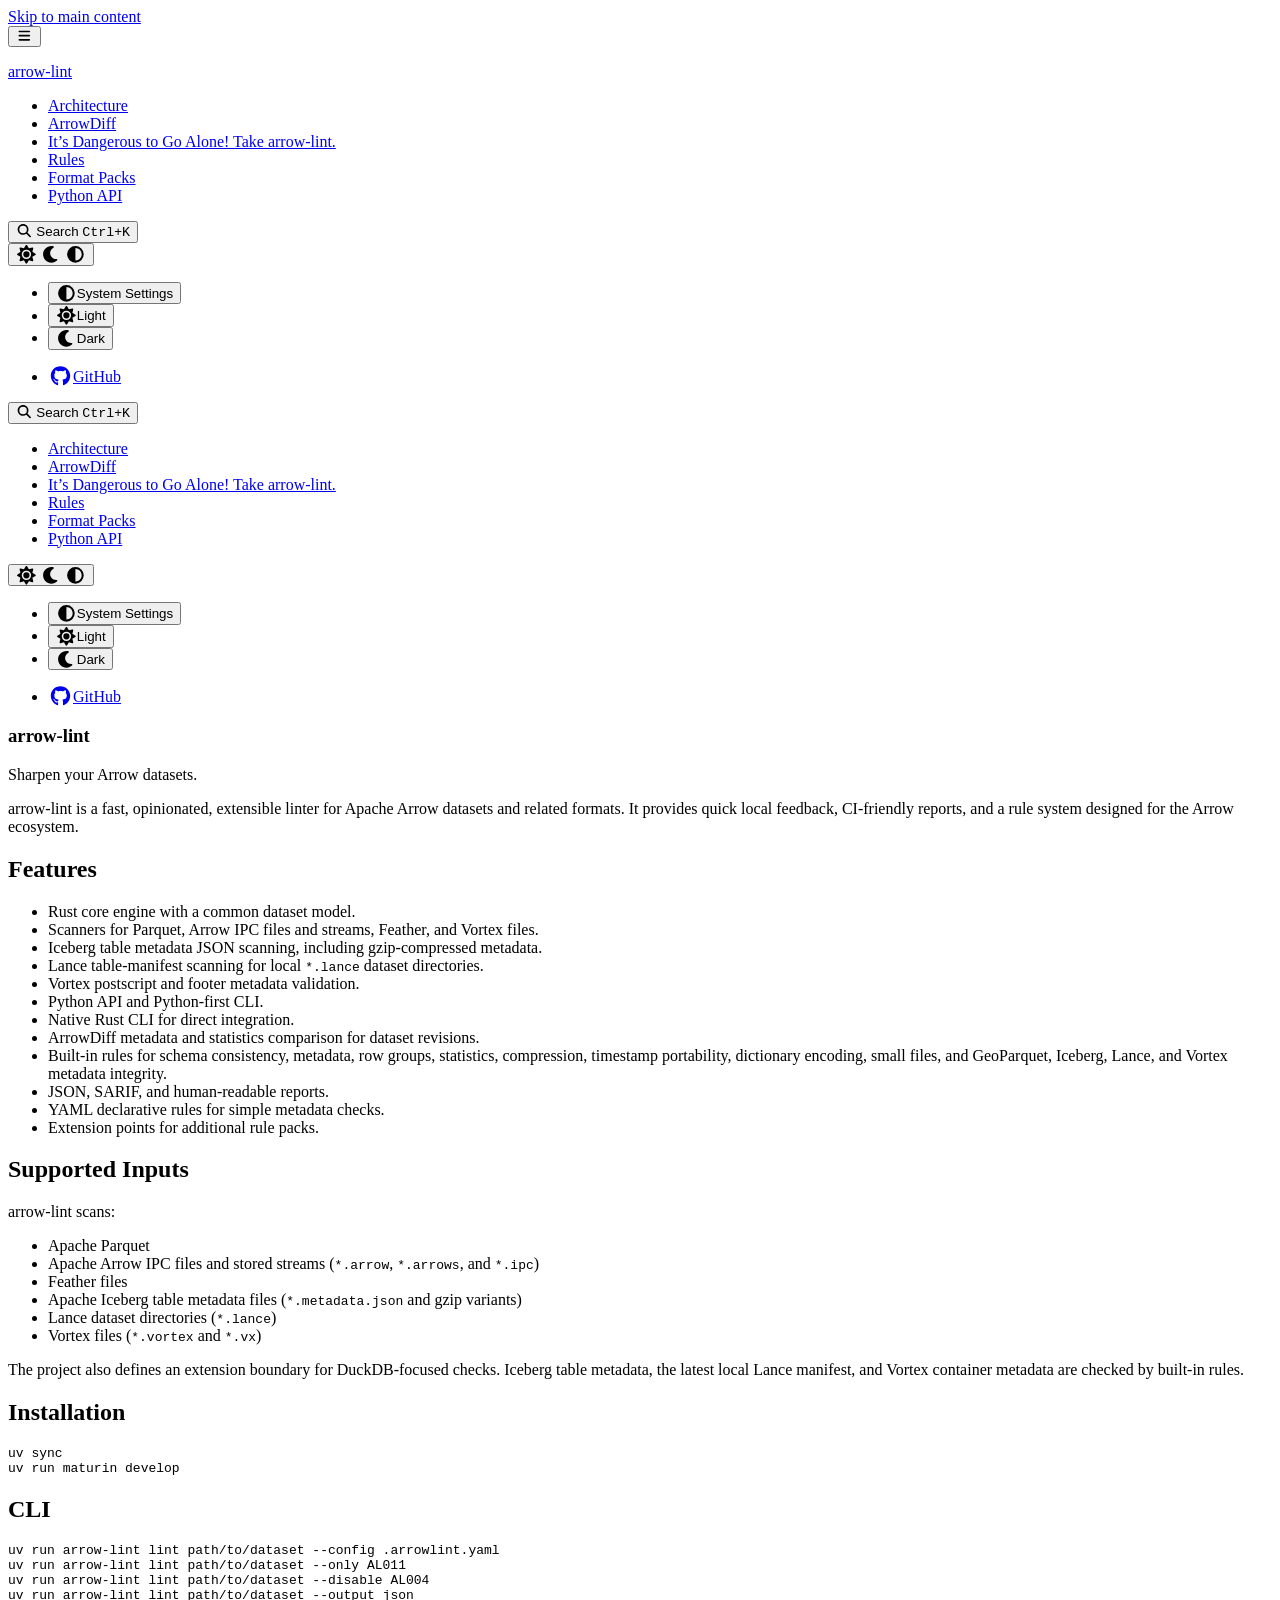
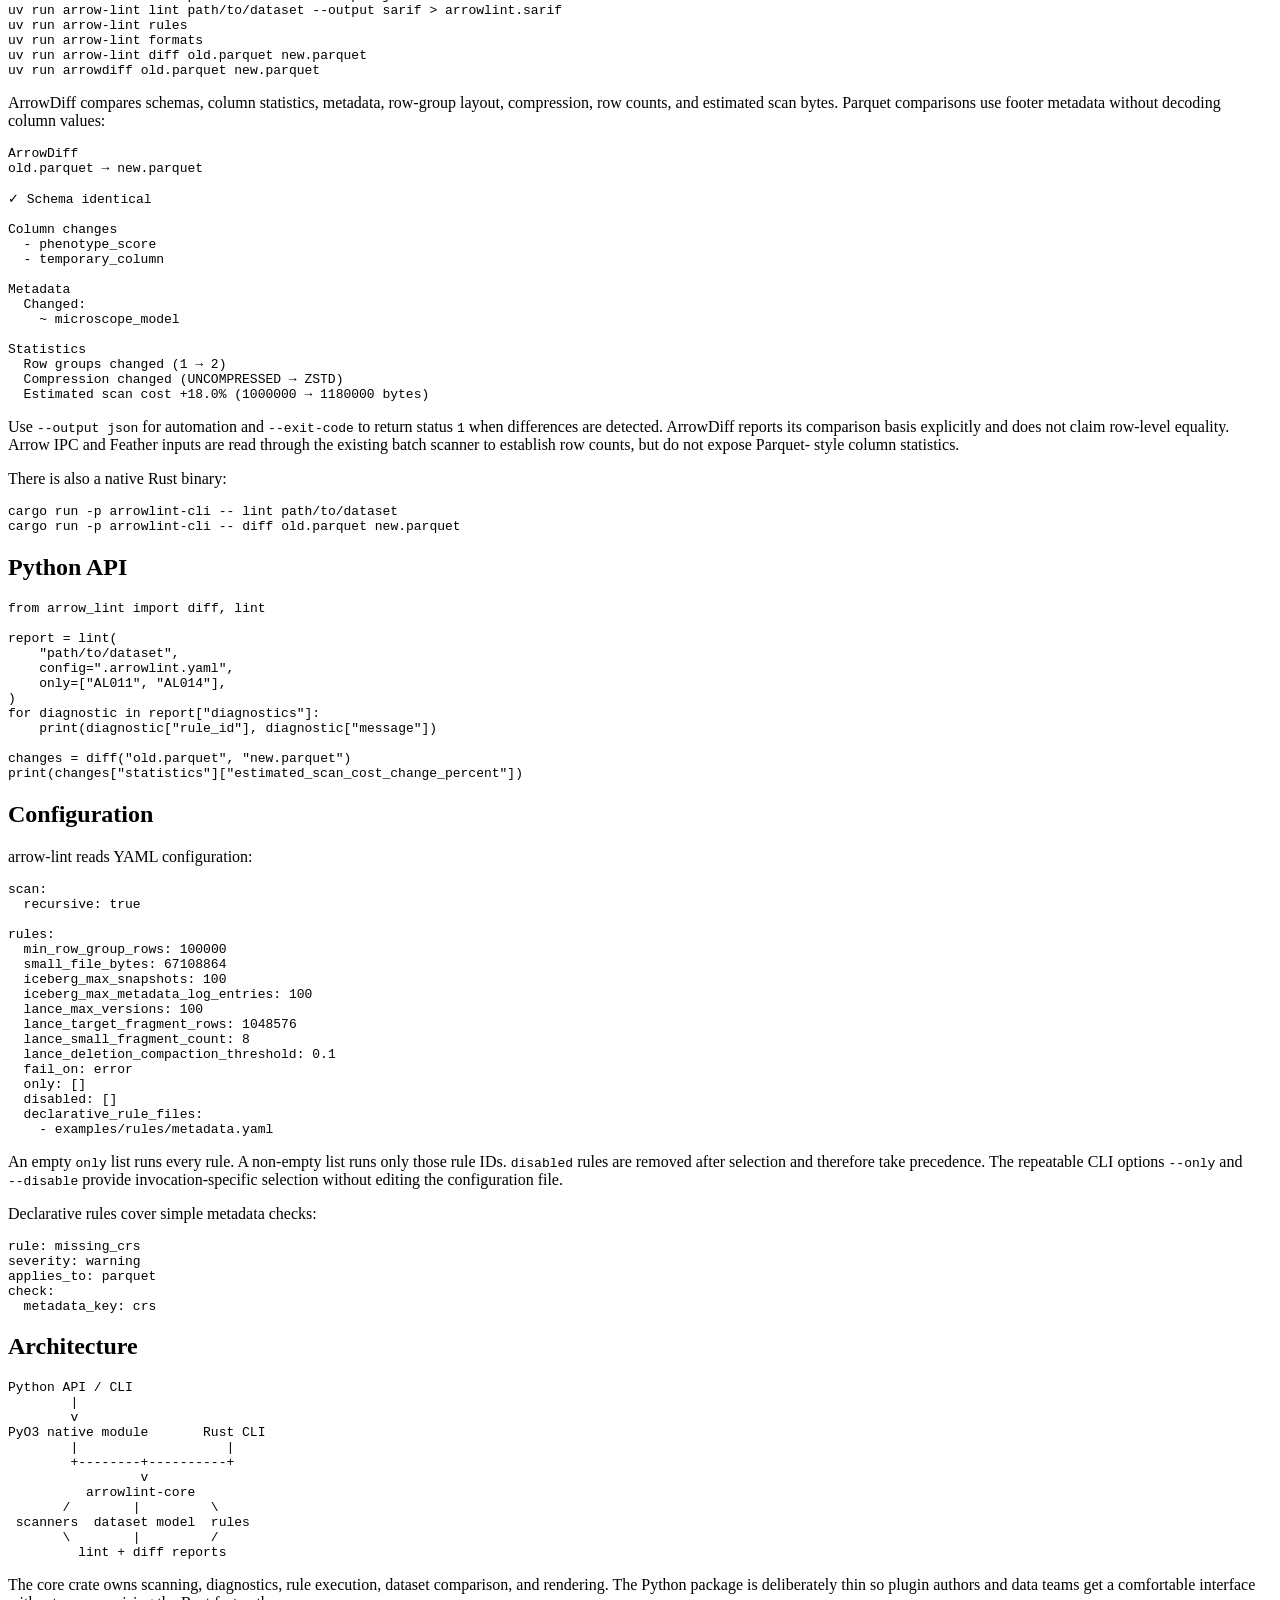
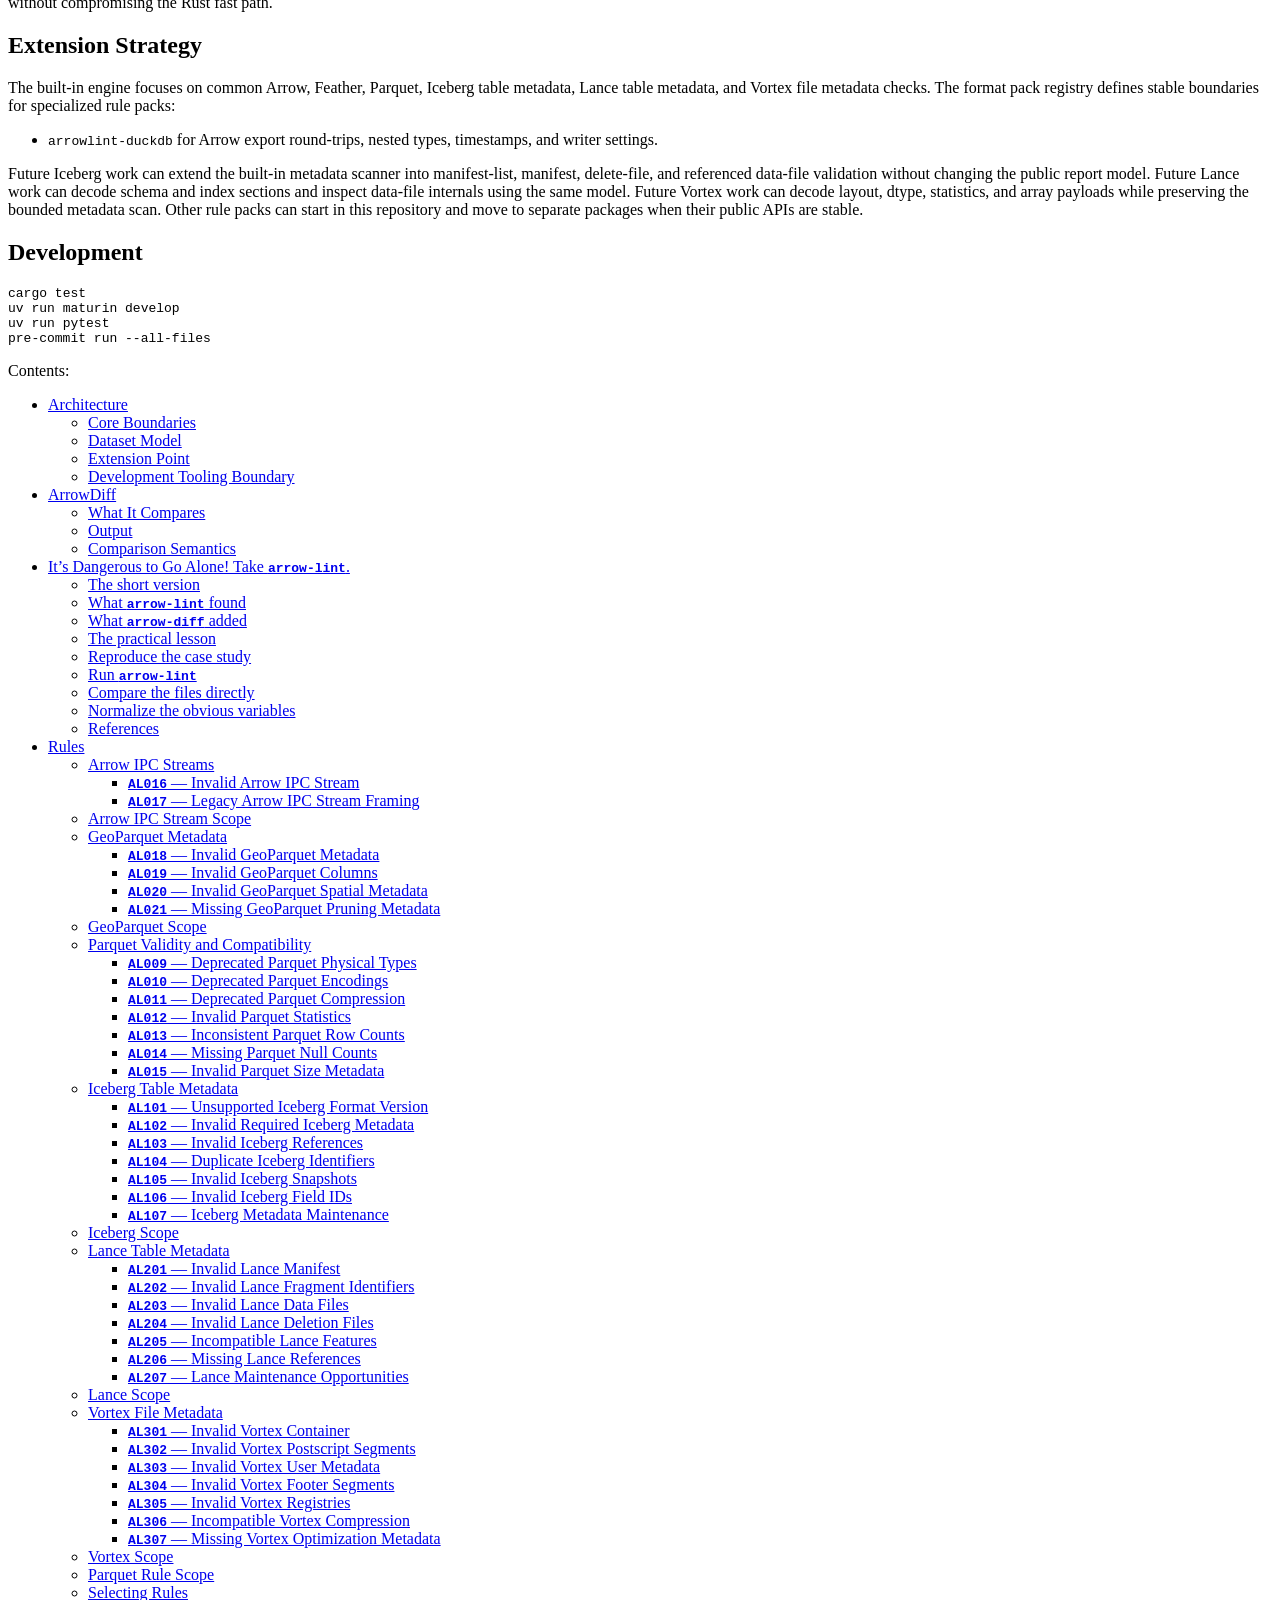
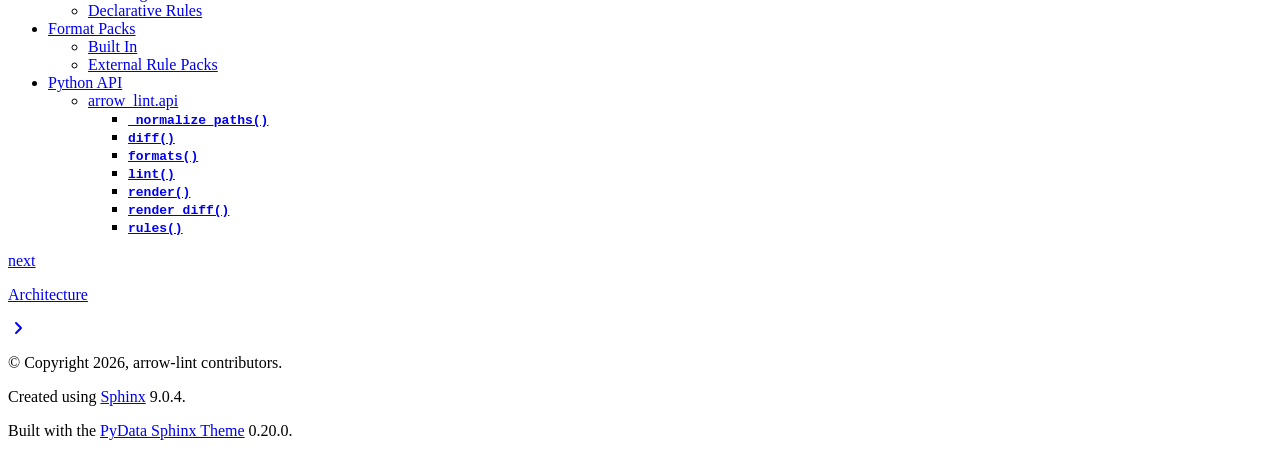
==== commit 3edc93d3: "Deploying to pages from @ d33bs/arrow-lint@4074446febd46308cb4d01b076a4e24a58a5eea3 🚀" ====
--- a/index.html
+++ b/index.html
@@ -586,12 +586,15 @@
 </ul>
 </li>
 <li class="toctree-l1"><a class="reference internal" href="case-studies/parquet-writers.html">It’s Dangerous to Go Alone! Take <code class="docutils literal notranslate"><span class="pre">arrow-lint</span></code>.</a><ul>
-<li class="toctree-l2"><a class="reference internal" href="case-studies/parquet-writers.html#build-one-table">Build one table</a></li>
-<li class="toctree-l2"><a class="reference internal" href="case-studies/parquet-writers.html#let-each-writer-choose-its-defaults">Let each writer choose its defaults</a></li>
-<li class="toctree-l2"><a class="reference internal" href="case-studies/parquet-writers.html#ask-arrow-lint">Ask arrow-lint</a></li>
+<li class="toctree-l2"><a class="reference internal" href="case-studies/parquet-writers.html#the-short-version">The short version</a></li>
+<li class="toctree-l2"><a class="reference internal" href="case-studies/parquet-writers.html#what-arrow-lint-found">What <code class="docutils literal notranslate"><span class="pre">arrow-lint</span></code> found</a></li>
+<li class="toctree-l2"><a class="reference internal" href="case-studies/parquet-writers.html#what-arrow-diff-added">What <code class="docutils literal notranslate"><span class="pre">arrow-diff</span></code> added</a></li>
+<li class="toctree-l2"><a class="reference internal" href="case-studies/parquet-writers.html#the-practical-lesson">The practical lesson</a></li>
+<li class="toctree-l2"><a class="reference internal" href="case-studies/parquet-writers.html#reproduce-the-case-study">Reproduce the case study</a></li>
+<li class="toctree-l2"><a class="reference internal" href="case-studies/parquet-writers.html#run-arrow-lint">Run <code class="docutils literal notranslate"><span class="pre">arrow-lint</span></code></a></li>
 <li class="toctree-l2"><a class="reference internal" href="case-studies/parquet-writers.html#compare-the-files-directly">Compare the files directly</a></li>
 <li class="toctree-l2"><a class="reference internal" href="case-studies/parquet-writers.html#normalize-the-obvious-variables">Normalize the obvious variables</a></li>
-<li class="toctree-l2"><a class="reference internal" href="case-studies/parquet-writers.html#practical-takeaways">Practical takeaways</a></li>
+<li class="toctree-l2"><a class="reference internal" href="case-studies/parquet-writers.html#references">References</a></li>
 </ul>
 </li>
 <li class="toctree-l1"><a class="reference internal" href="rules.html">Rules</a><ul>
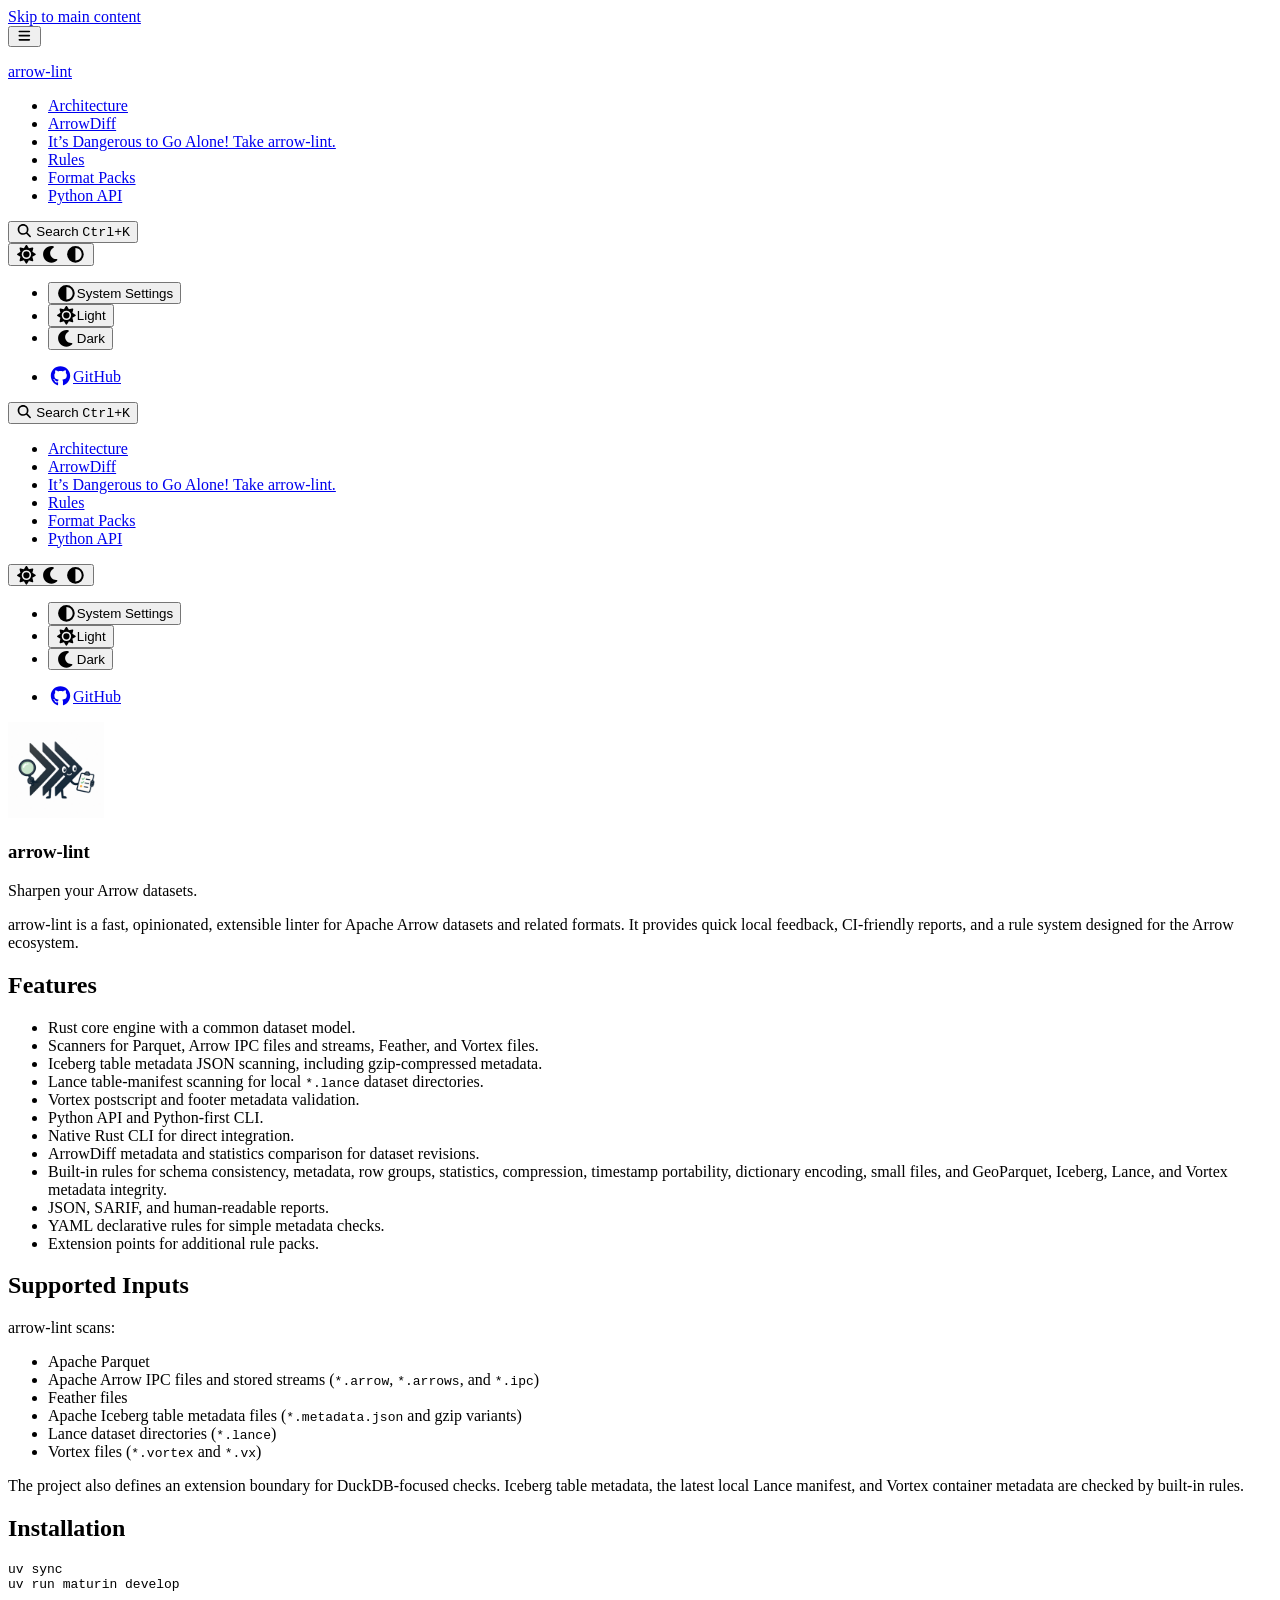
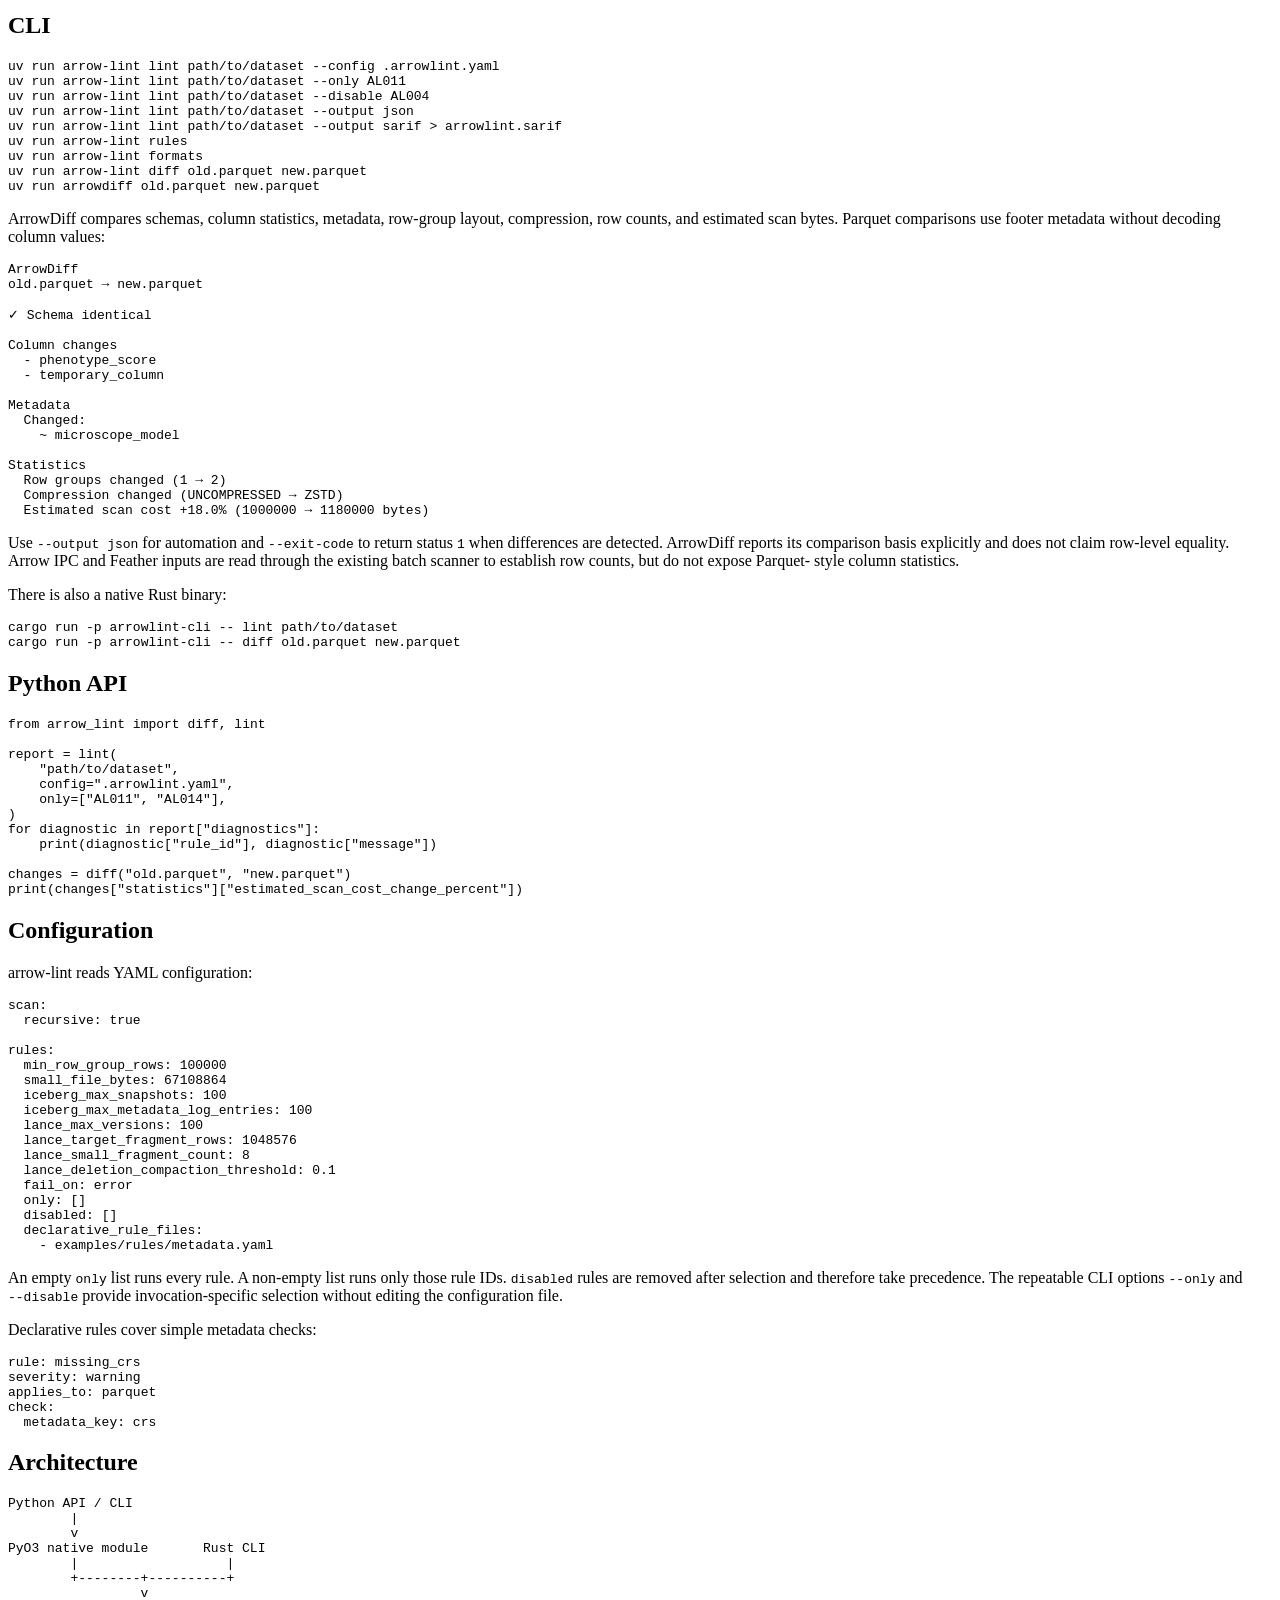
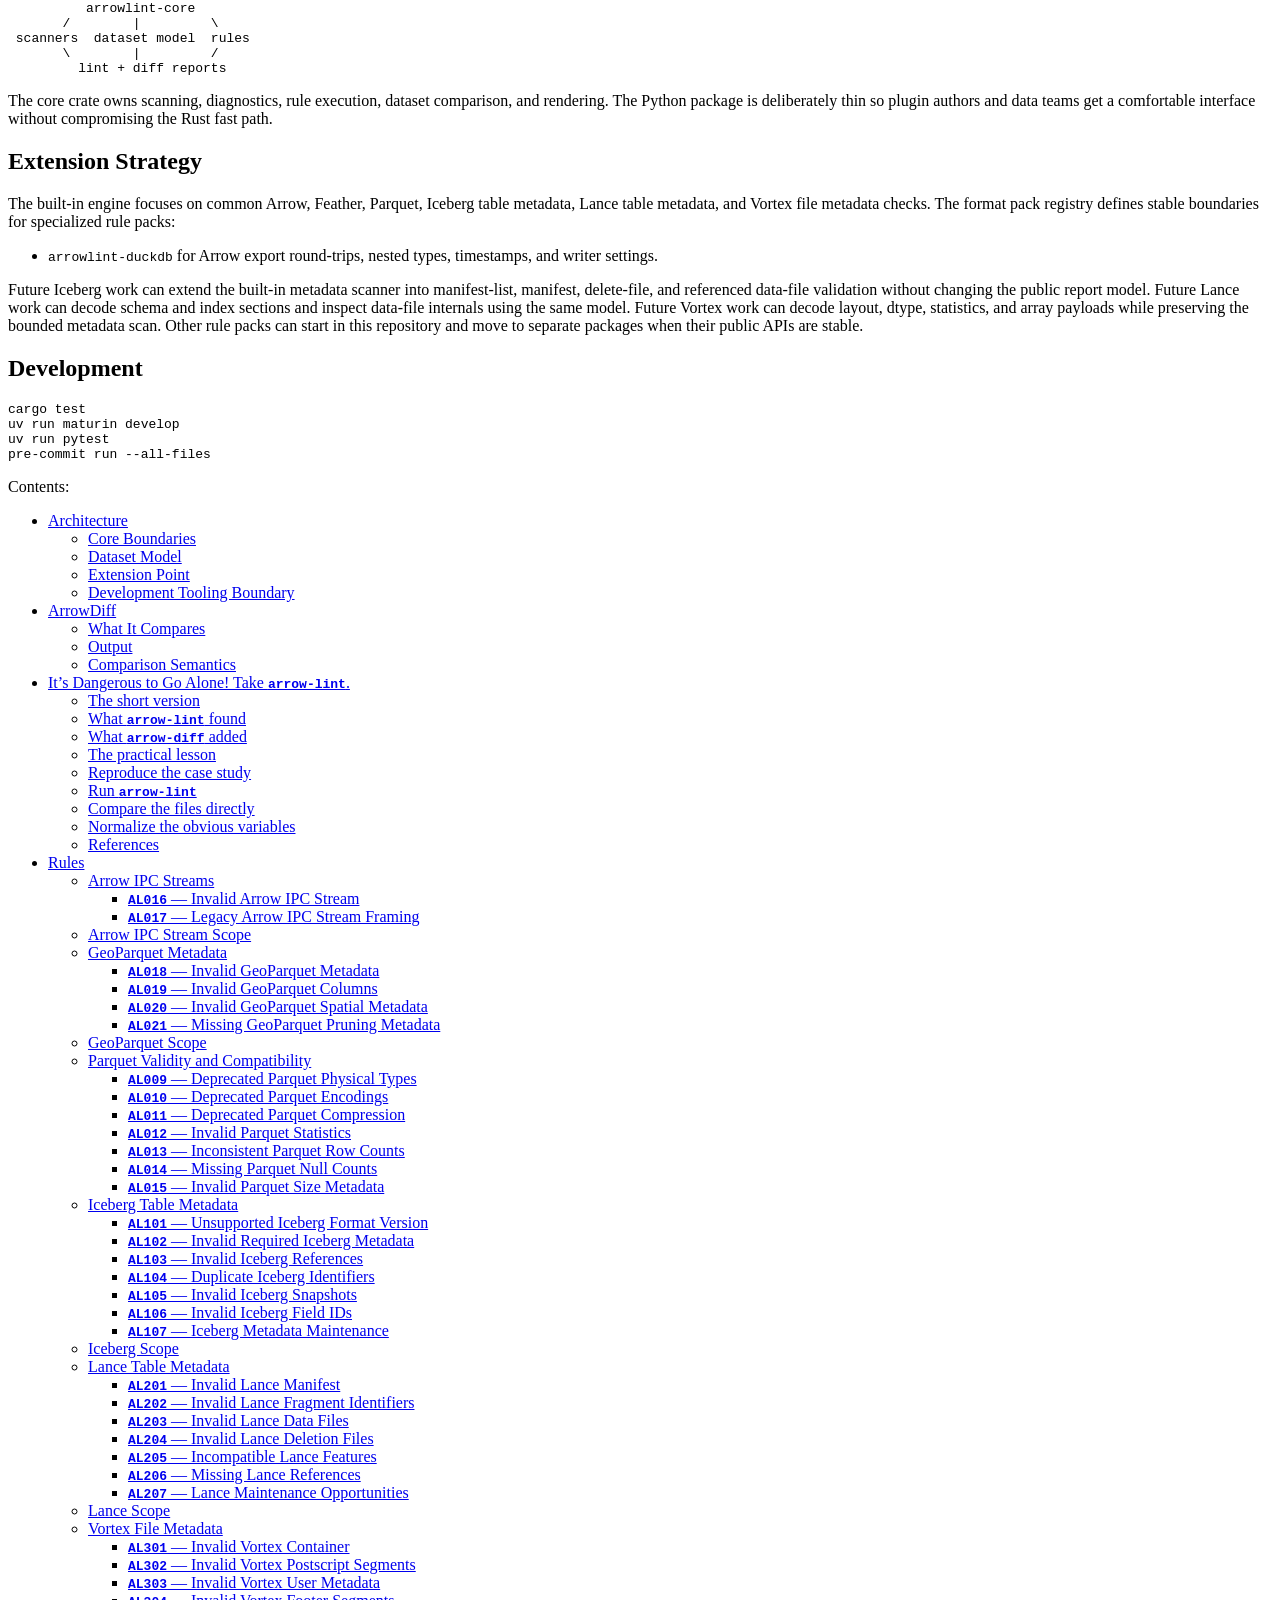
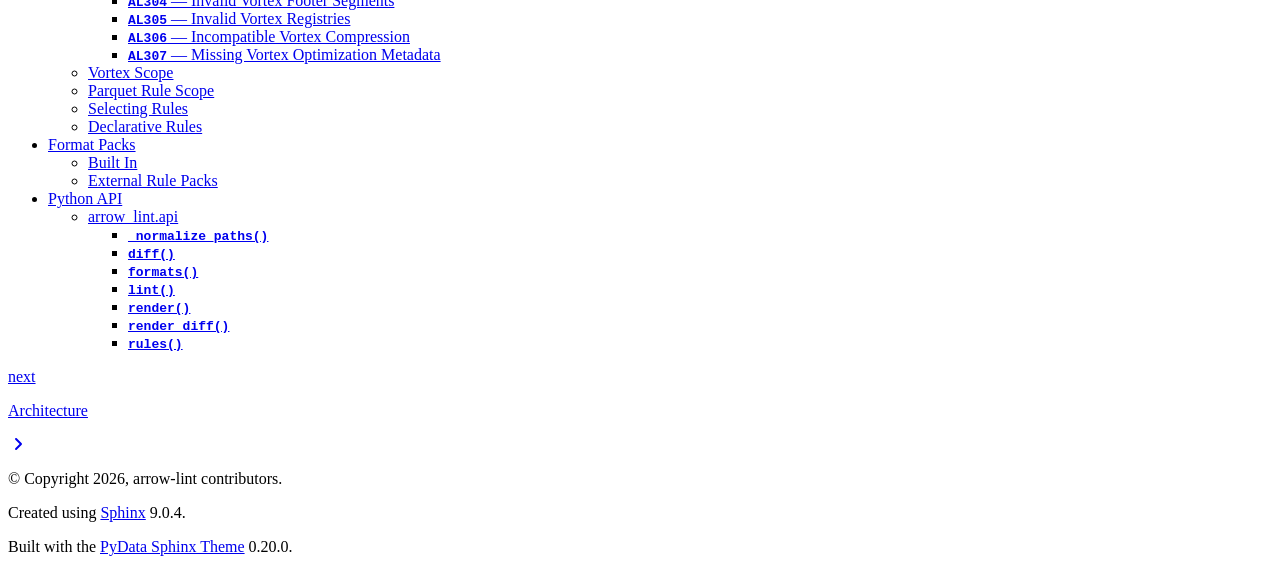
==== commit 66947d61: "Deploying to pages from @ d33bs/arrow-lint@e3b78e9d6e15da69cf68529ffaebcbabe15351d5 🚀" ====
--- a/index.html
+++ b/index.html
@@ -380,6 +380,7 @@
                 <article class="bd-article">
                   
   <!-- include contents from the root readme -->
+<img src="docs/src/images/arrow-lint-logo.png" alt="arrow-lint logo" width="96">
 <section id="arrow-lint">
 <h1>arrow-lint<a class="headerlink" href="#arrow-lint" title="Link to this heading">#</a></h1>
 <p>Sharpen your Arrow datasets.</p>
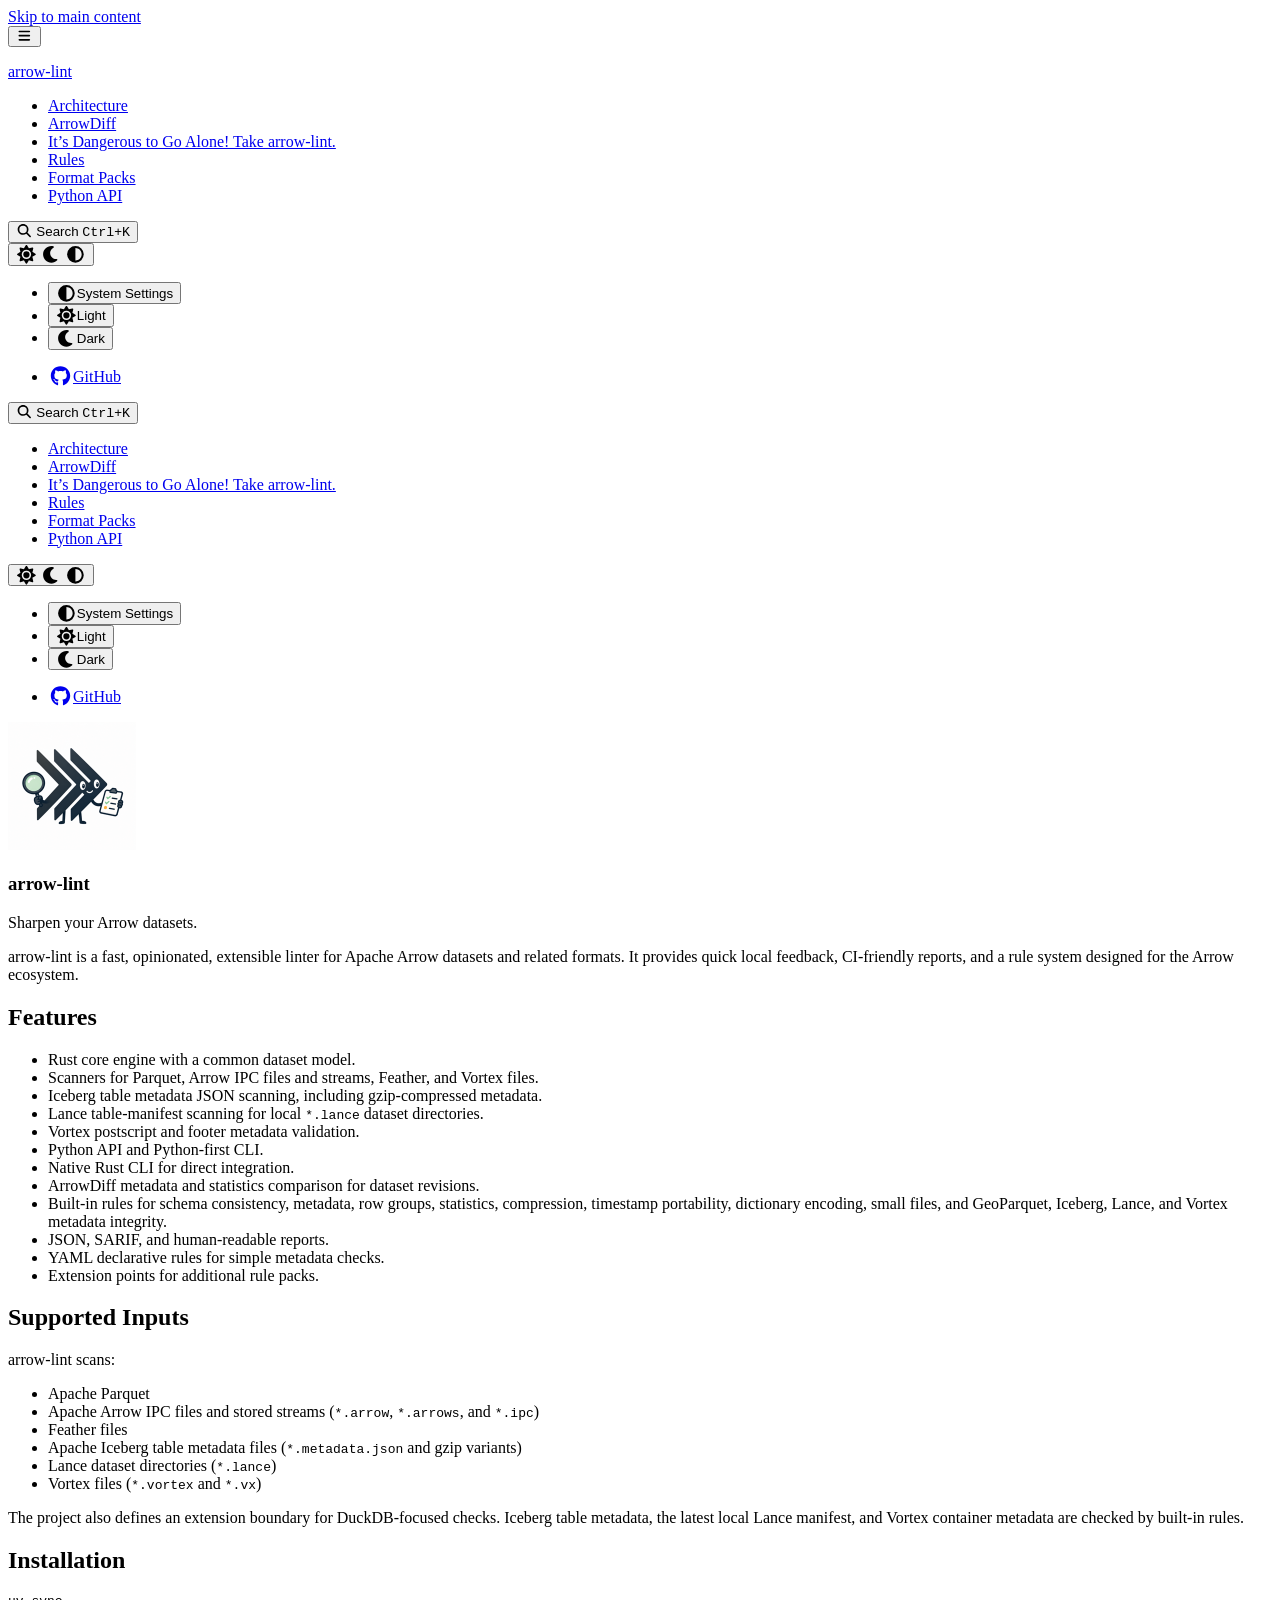
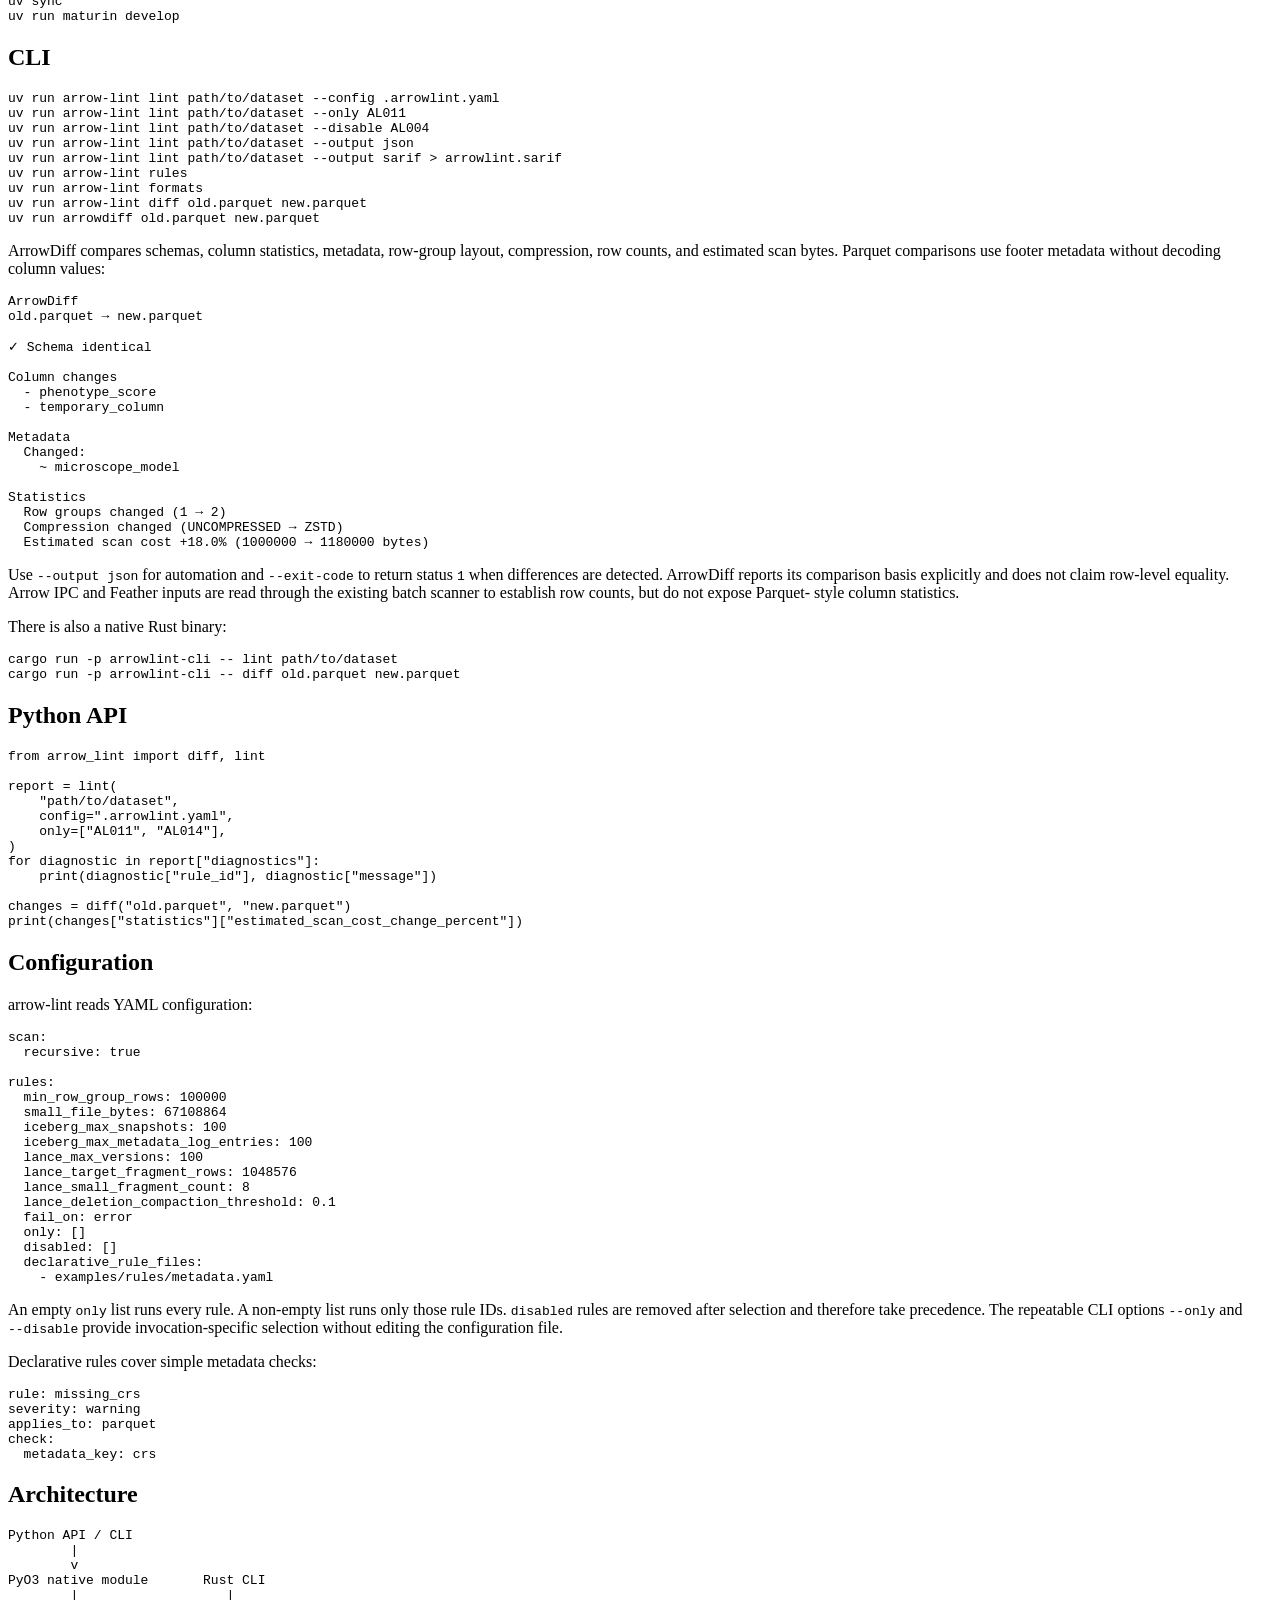
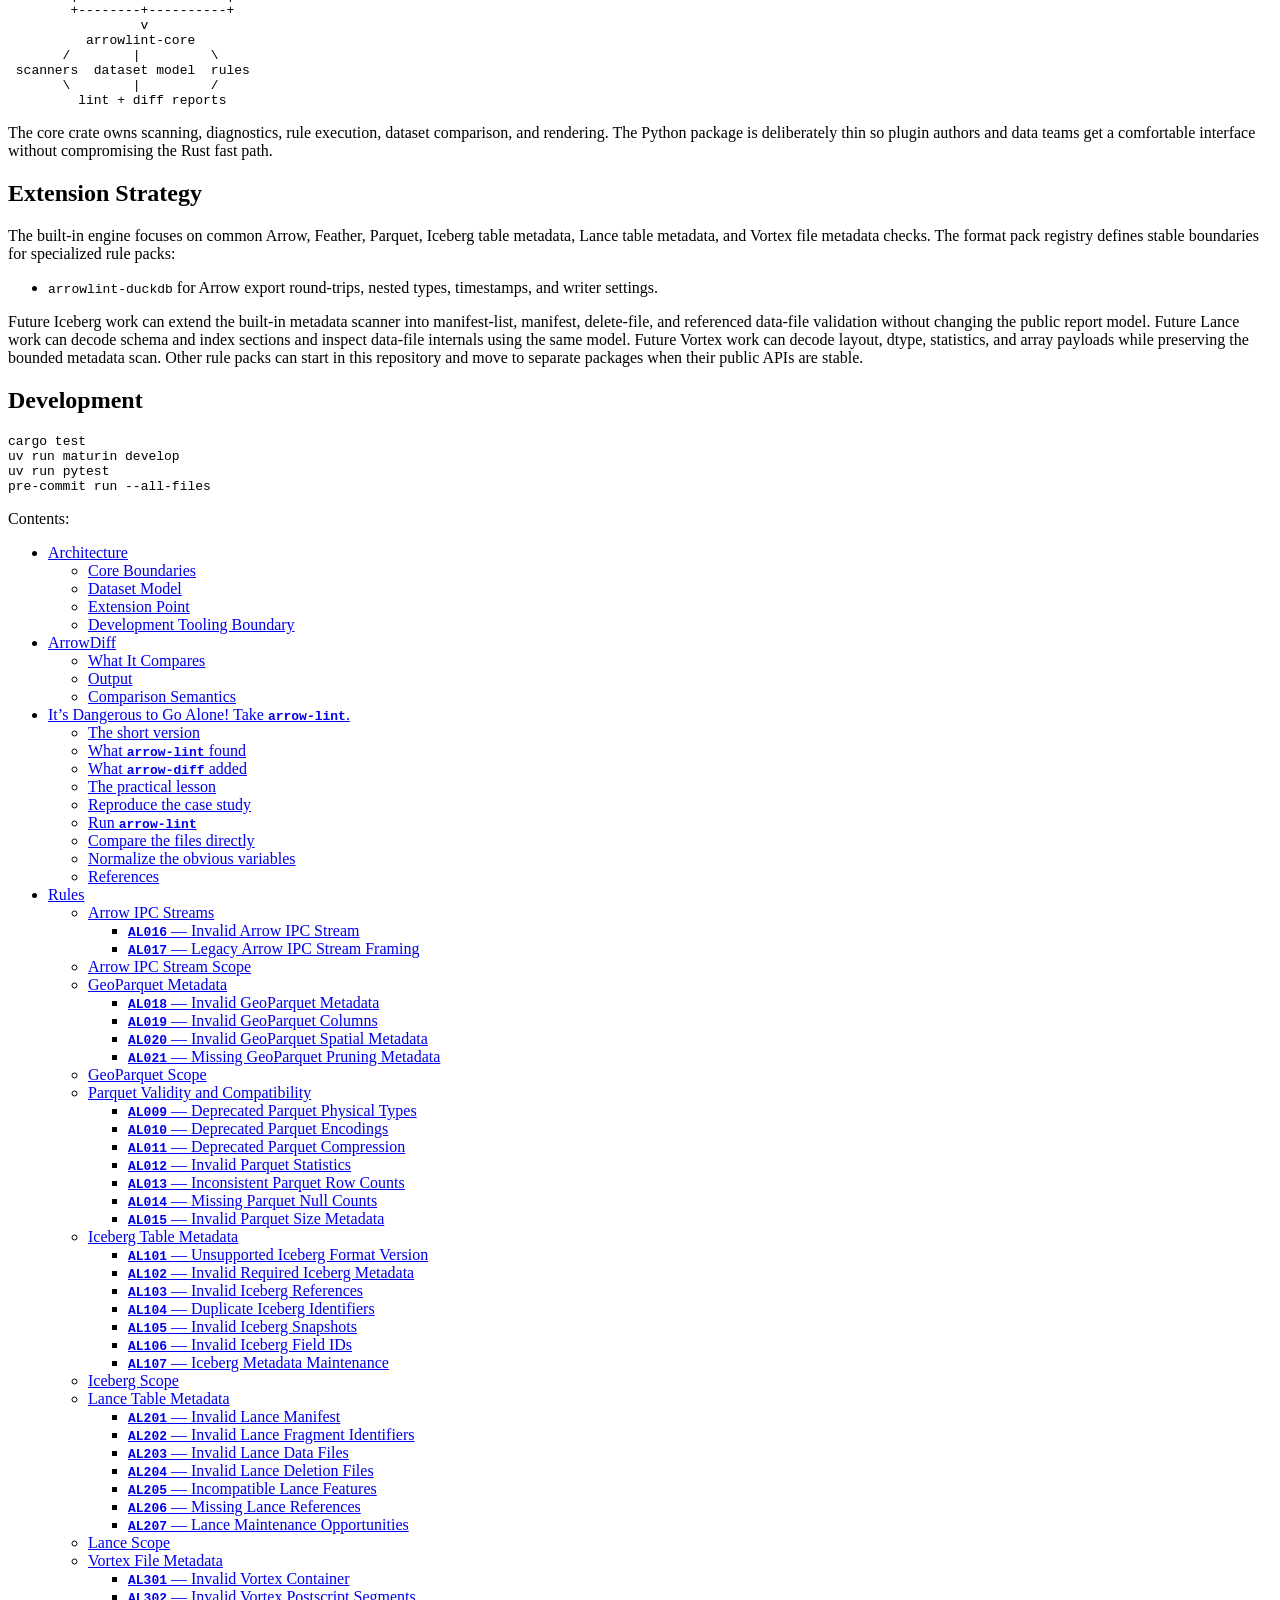
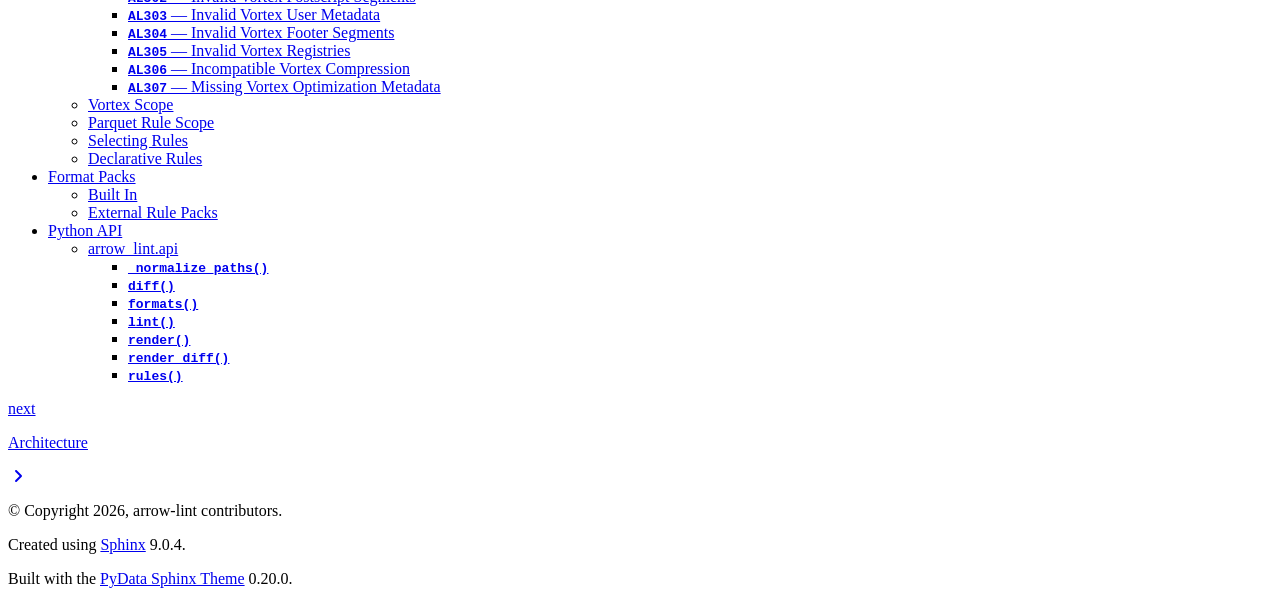
==== commit 83339e27: "Deploying to pages from @ d33bs/arrow-lint@6e62f5bd1abff6c2fd161605b41d38ee2768db2a 🚀" ====
--- a/index.html
+++ b/index.html
@@ -380,7 +380,7 @@
                 <article class="bd-article">
                   
   <!-- include contents from the root readme -->
-<img src="docs/src/images/arrow-lint-logo.png" alt="arrow-lint logo" width="96">
+<img src="docs/src/images/arrow-lint-logo.png" alt="arrow-lint logo" width="128">
 <section id="arrow-lint">
 <h1>arrow-lint<a class="headerlink" href="#arrow-lint" title="Link to this heading">#</a></h1>
 <p>Sharpen your Arrow datasets.</p>
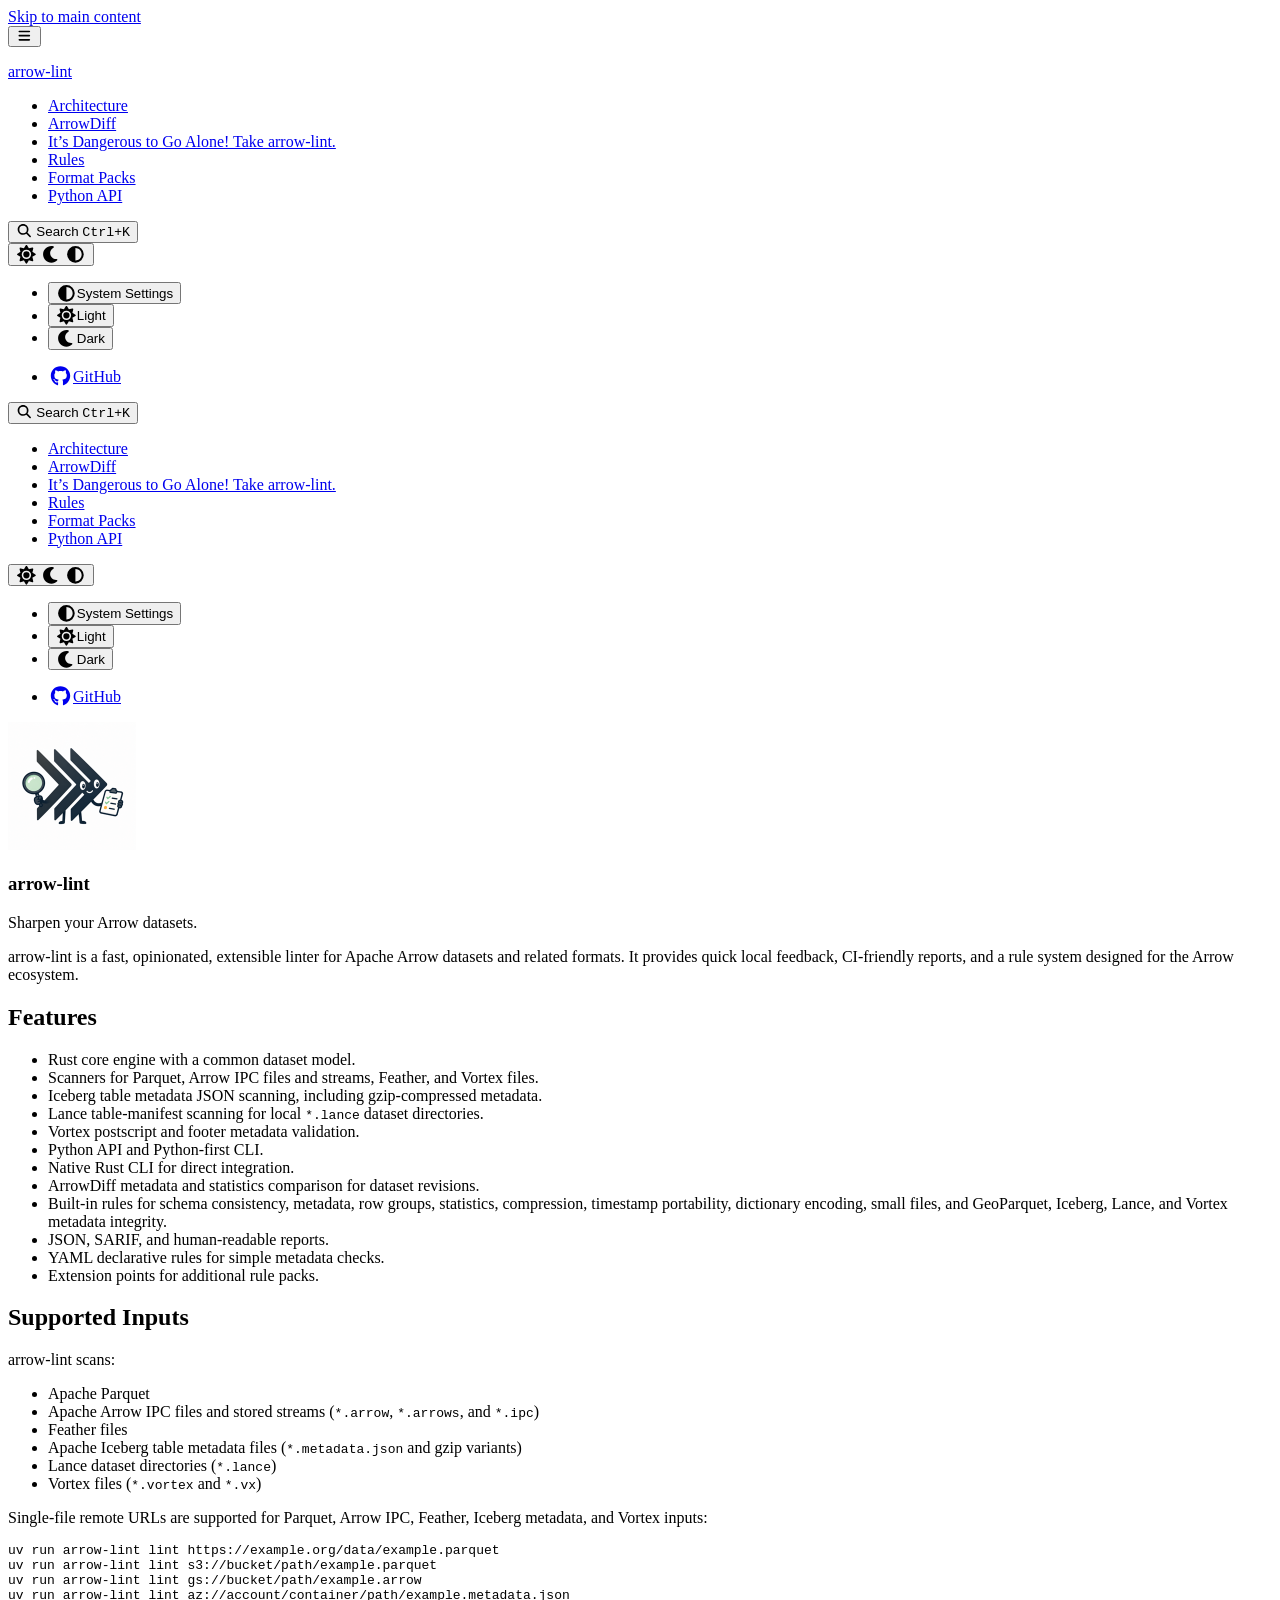
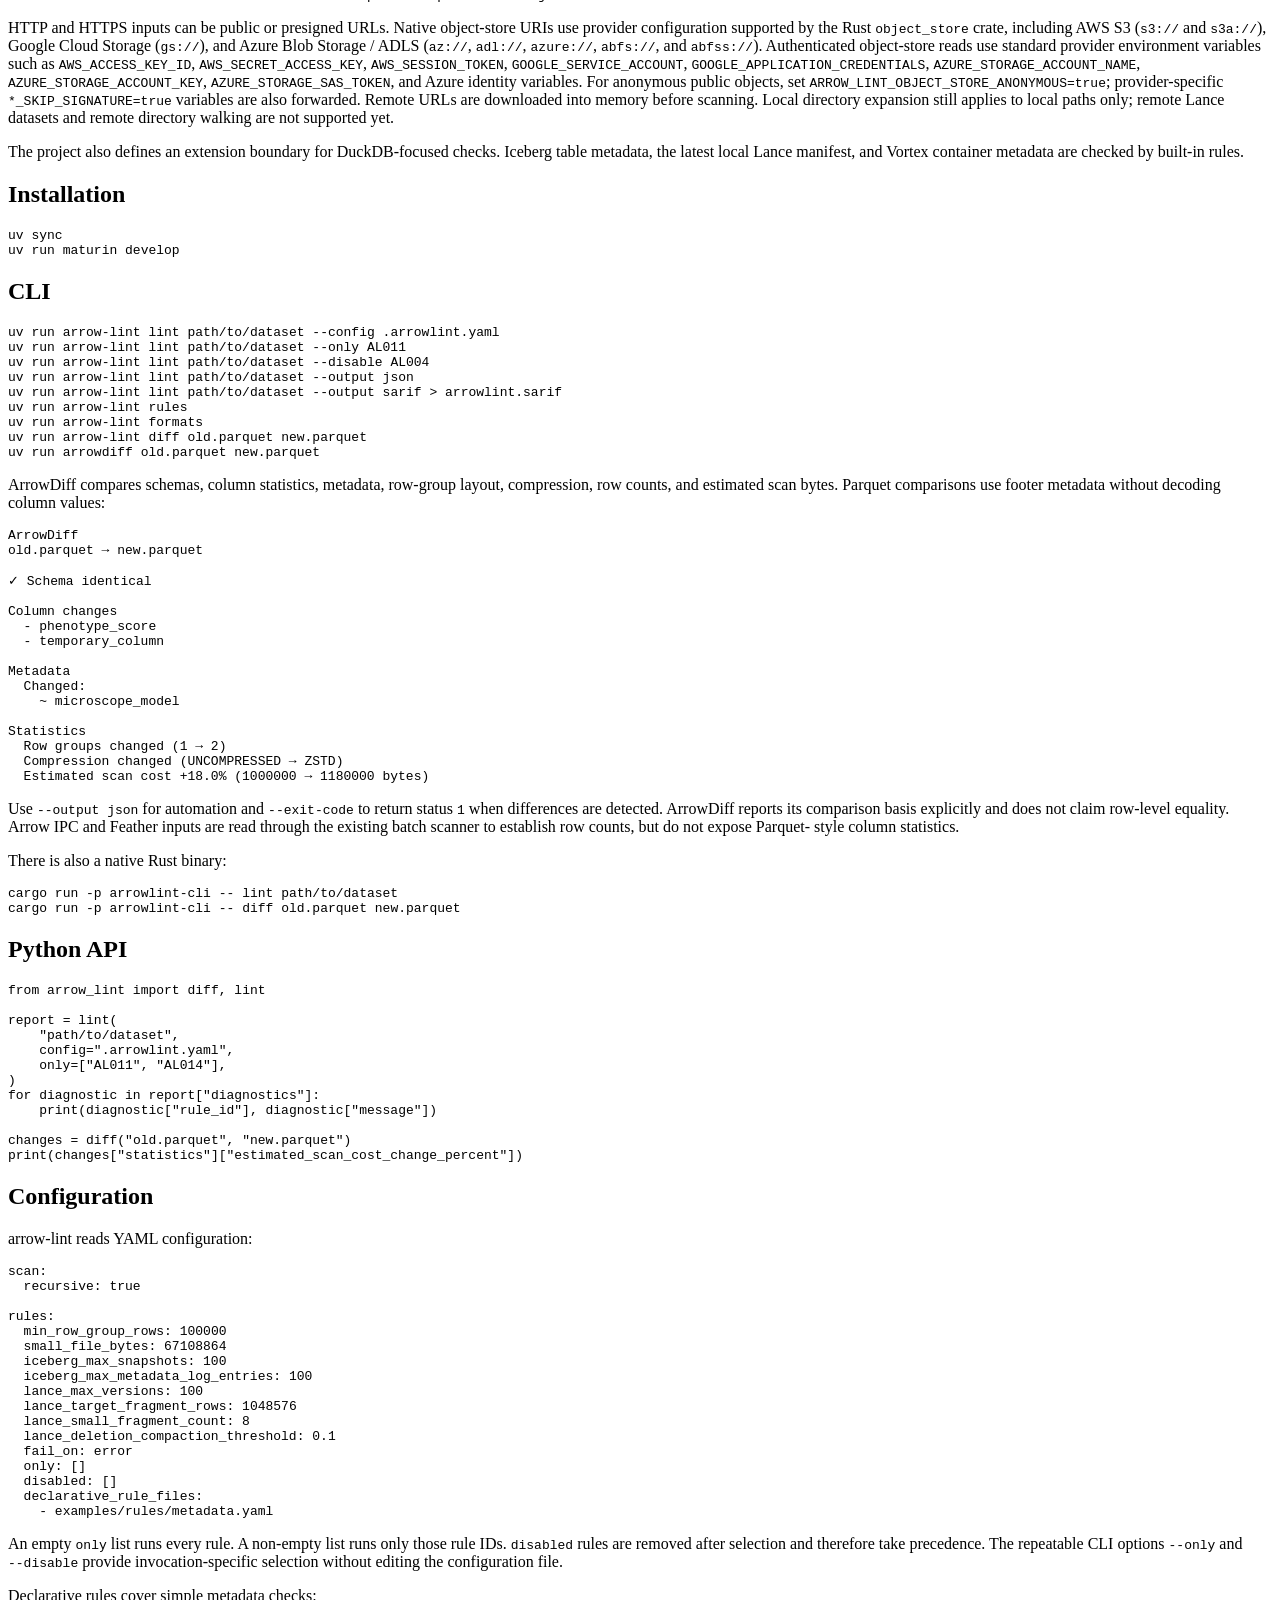
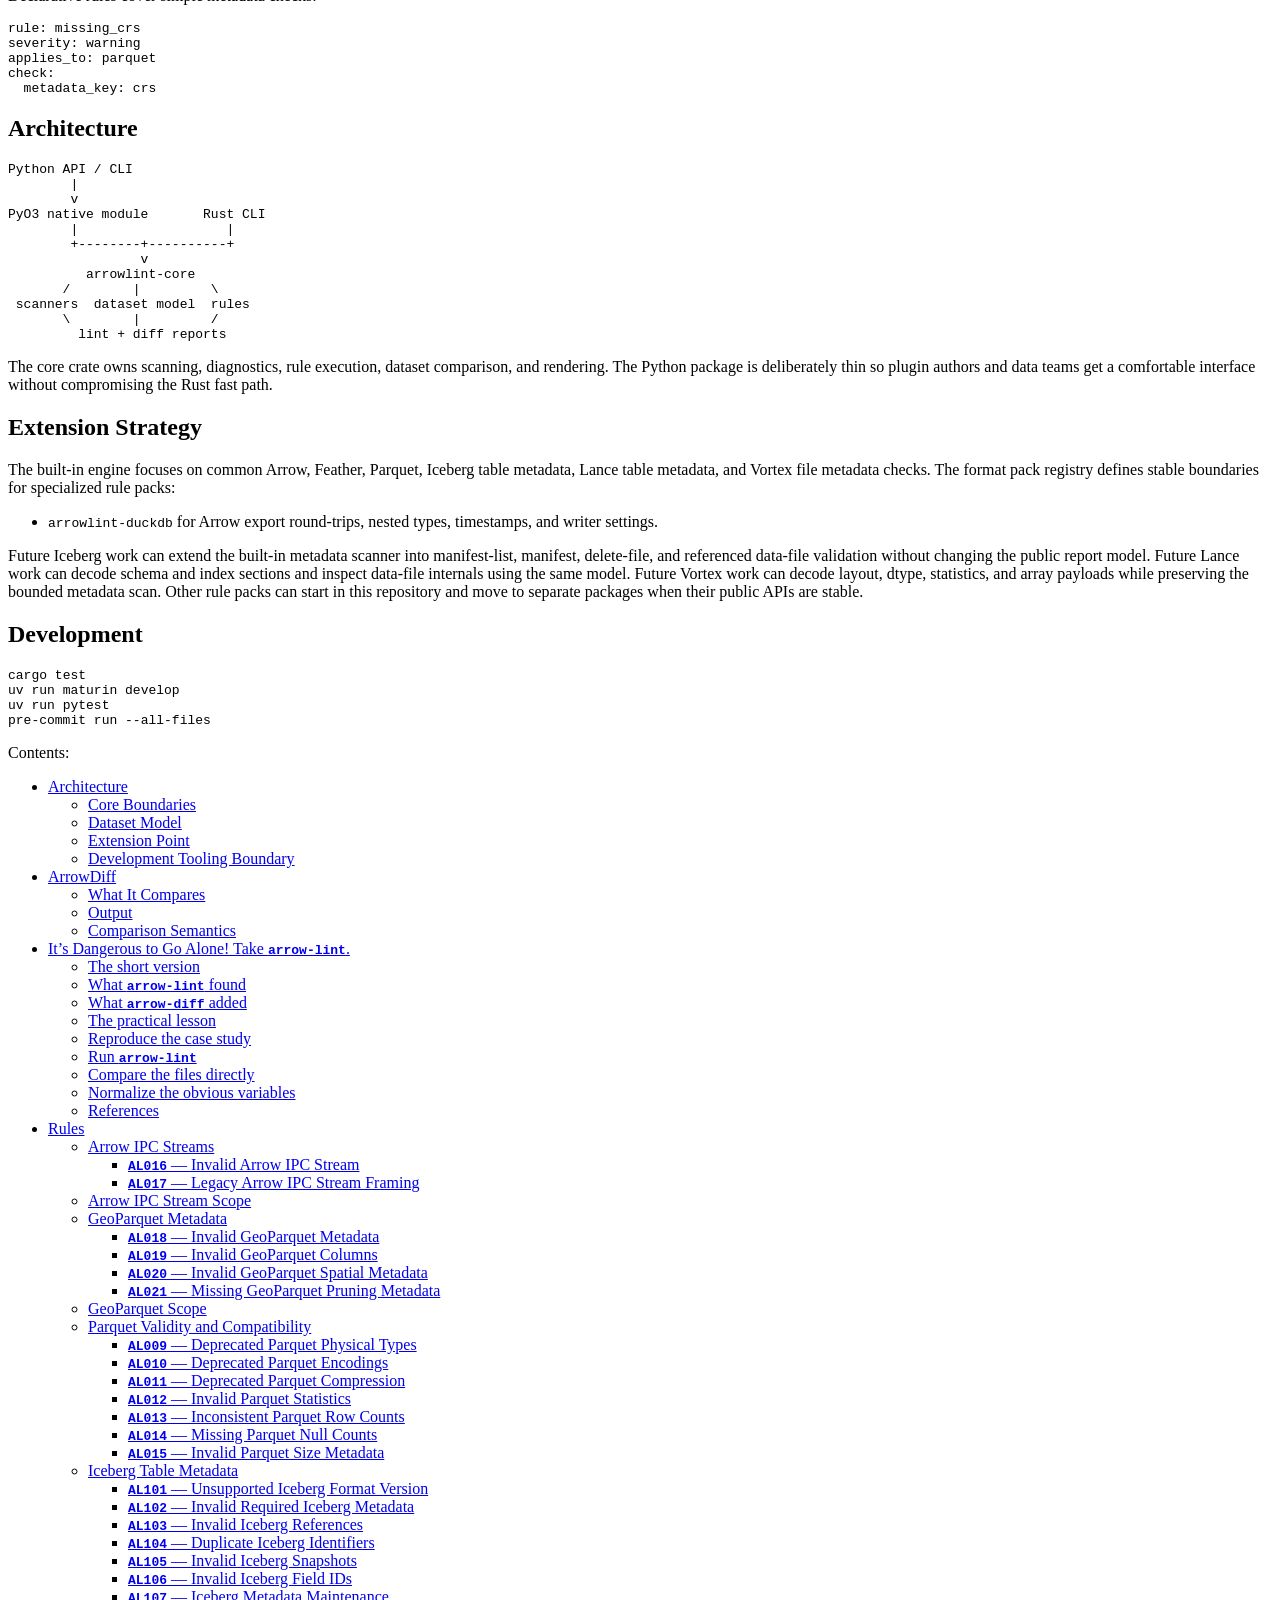
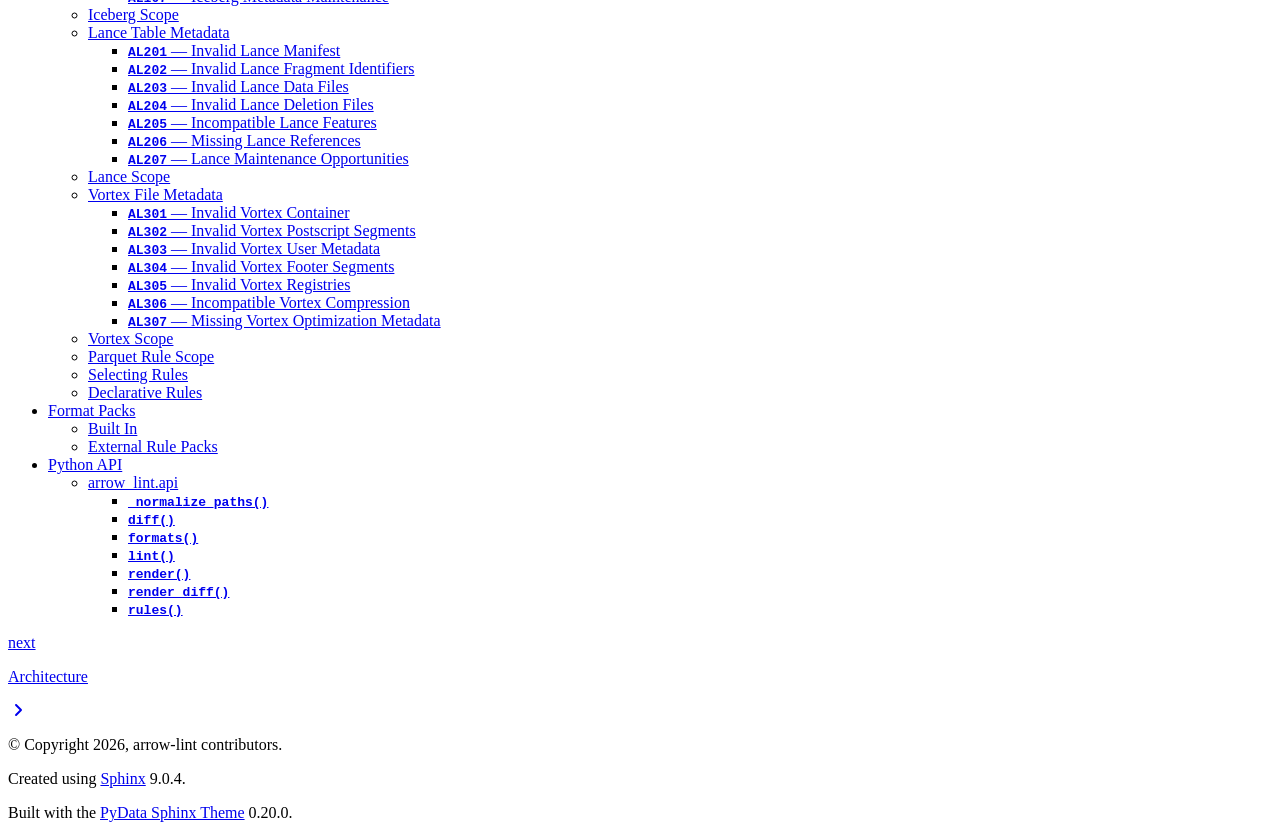
==== commit 13c94017: "Deploying to pages from @ d33bs/arrow-lint@a016bc53defd8c54cc57a988e8b9f847ad53175a 🚀" ====
--- a/index.html
+++ b/index.html
@@ -417,6 +417,28 @@
 <li><p>Lance dataset directories (<code class="docutils literal notranslate"><span class="pre">*.lance</span></code>)</p></li>
 <li><p>Vortex files (<code class="docutils literal notranslate"><span class="pre">*.vortex</span></code> and <code class="docutils literal notranslate"><span class="pre">*.vx</span></code>)</p></li>
 </ul>
+<p>Single-file remote URLs are supported for Parquet, Arrow IPC, Feather, Iceberg
+metadata, and Vortex inputs:</p>
+<div class="highlight-bash notranslate"><div class="highlight"><pre><span></span>uv<span class="w"> </span>run<span class="w"> </span>arrow-lint<span class="w"> </span>lint<span class="w"> </span>https://example.org/data/example.parquet
+uv<span class="w"> </span>run<span class="w"> </span>arrow-lint<span class="w"> </span>lint<span class="w"> </span>s3://bucket/path/example.parquet
+uv<span class="w"> </span>run<span class="w"> </span>arrow-lint<span class="w"> </span>lint<span class="w"> </span>gs://bucket/path/example.arrow
+uv<span class="w"> </span>run<span class="w"> </span>arrow-lint<span class="w"> </span>lint<span class="w"> </span>az://account/container/path/example.metadata.json
+</pre></div>
+</div>
+<p>HTTP and HTTPS inputs can be public or presigned URLs. Native object-store URIs
+use provider configuration supported by the Rust <code class="docutils literal notranslate"><span class="pre">object_store</span></code> crate, including
+AWS S3 (<code class="docutils literal notranslate"><span class="pre">s3://</span></code> and <code class="docutils literal notranslate"><span class="pre">s3a://</span></code>), Google Cloud Storage (<code class="docutils literal notranslate"><span class="pre">gs://</span></code>), and Azure Blob
+Storage / ADLS (<code class="docutils literal notranslate"><span class="pre">az://</span></code>, <code class="docutils literal notranslate"><span class="pre">adl://</span></code>, <code class="docutils literal notranslate"><span class="pre">azure://</span></code>, <code class="docutils literal notranslate"><span class="pre">abfs://</span></code>, and <code class="docutils literal notranslate"><span class="pre">abfss://</span></code>).
+Authenticated object-store reads use standard provider environment variables
+such as <code class="docutils literal notranslate"><span class="pre">AWS_ACCESS_KEY_ID</span></code>, <code class="docutils literal notranslate"><span class="pre">AWS_SECRET_ACCESS_KEY</span></code>, <code class="docutils literal notranslate"><span class="pre">AWS_SESSION_TOKEN</span></code>,
+<code class="docutils literal notranslate"><span class="pre">GOOGLE_SERVICE_ACCOUNT</span></code>, <code class="docutils literal notranslate"><span class="pre">GOOGLE_APPLICATION_CREDENTIALS</span></code>,
+<code class="docutils literal notranslate"><span class="pre">AZURE_STORAGE_ACCOUNT_NAME</span></code>, <code class="docutils literal notranslate"><span class="pre">AZURE_STORAGE_ACCOUNT_KEY</span></code>,
+<code class="docutils literal notranslate"><span class="pre">AZURE_STORAGE_SAS_TOKEN</span></code>, and Azure identity variables. For anonymous public
+objects, set <code class="docutils literal notranslate"><span class="pre">ARROW_LINT_OBJECT_STORE_ANONYMOUS=true</span></code>; provider-specific
+<code class="docutils literal notranslate"><span class="pre">*_SKIP_SIGNATURE=true</span></code> variables are also forwarded. Remote URLs are
+downloaded into memory before scanning. Local directory
+expansion still applies to local paths only; remote Lance datasets and remote
+directory walking are not supported yet.</p>
 <p>The project also defines an extension boundary for DuckDB-focused checks.
 Iceberg table metadata, the latest local Lance manifest, and Vortex container
 metadata are checked by built-in rules.</p>
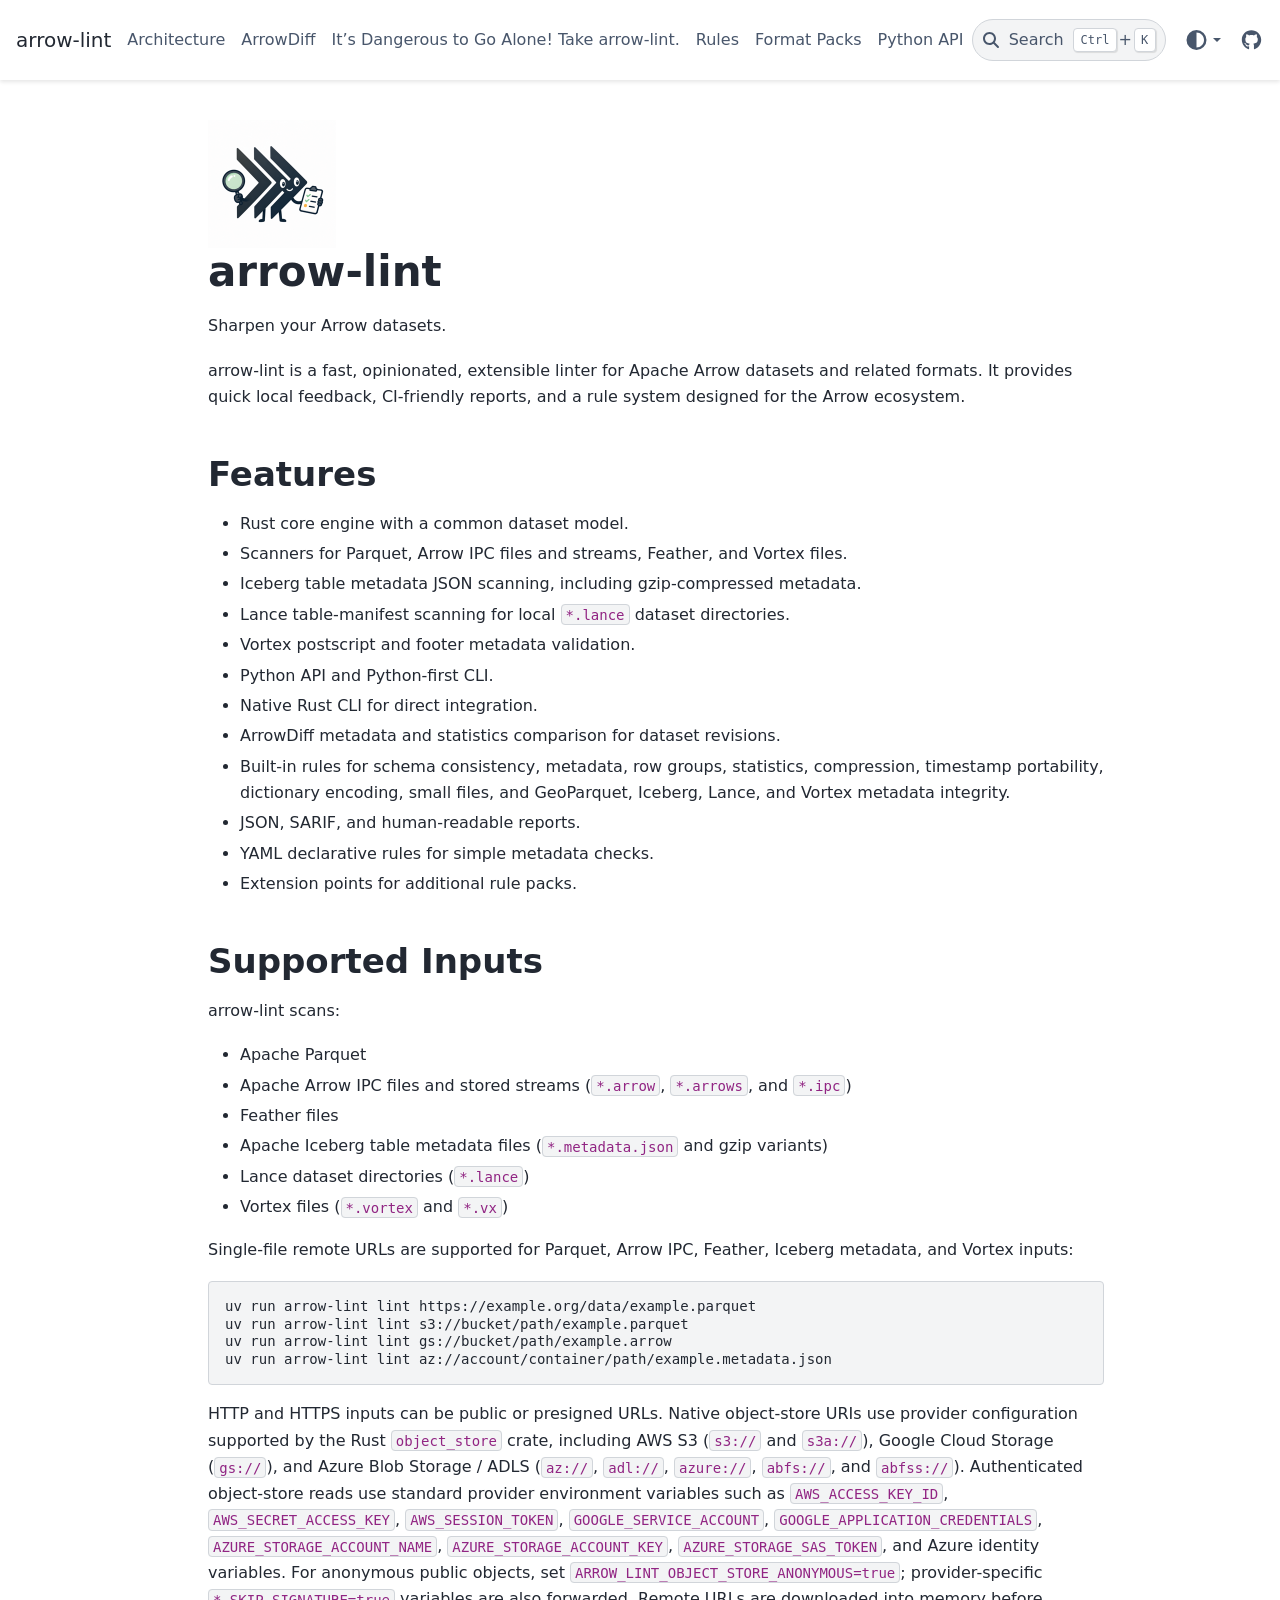
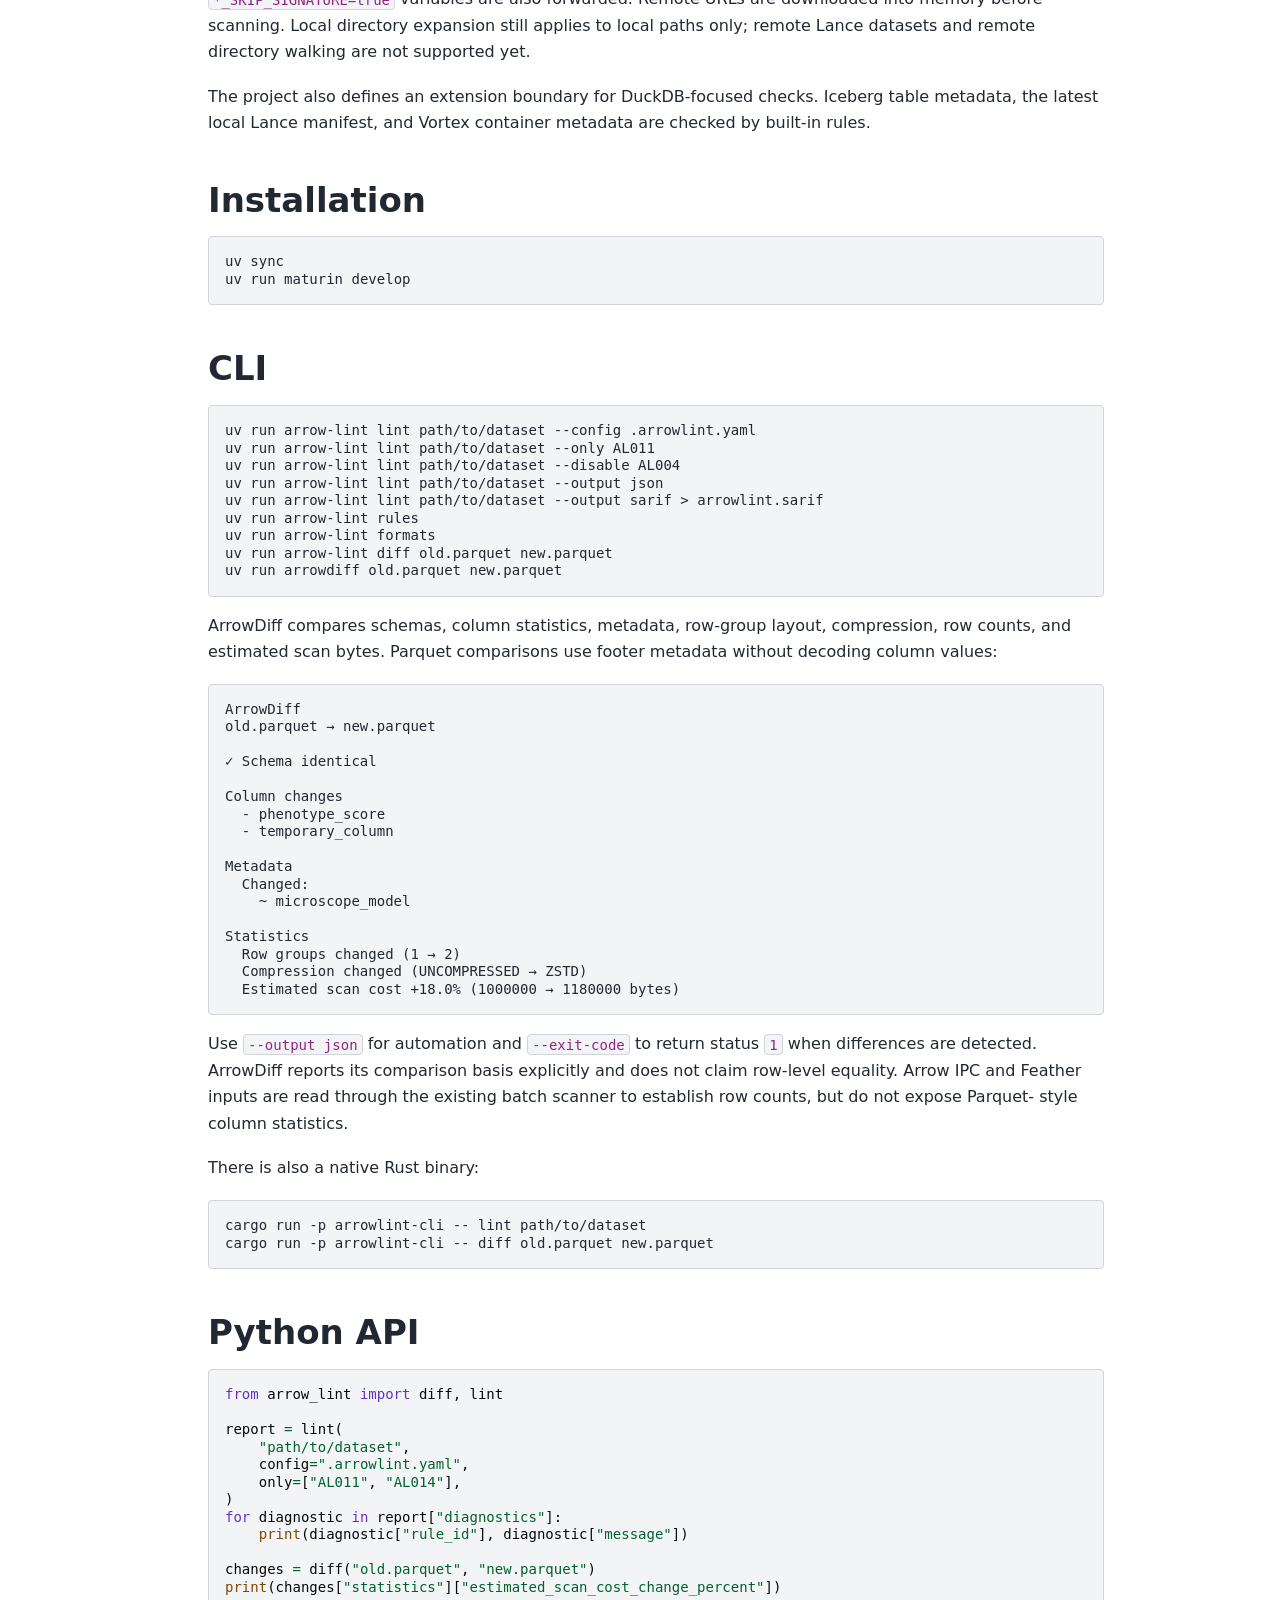
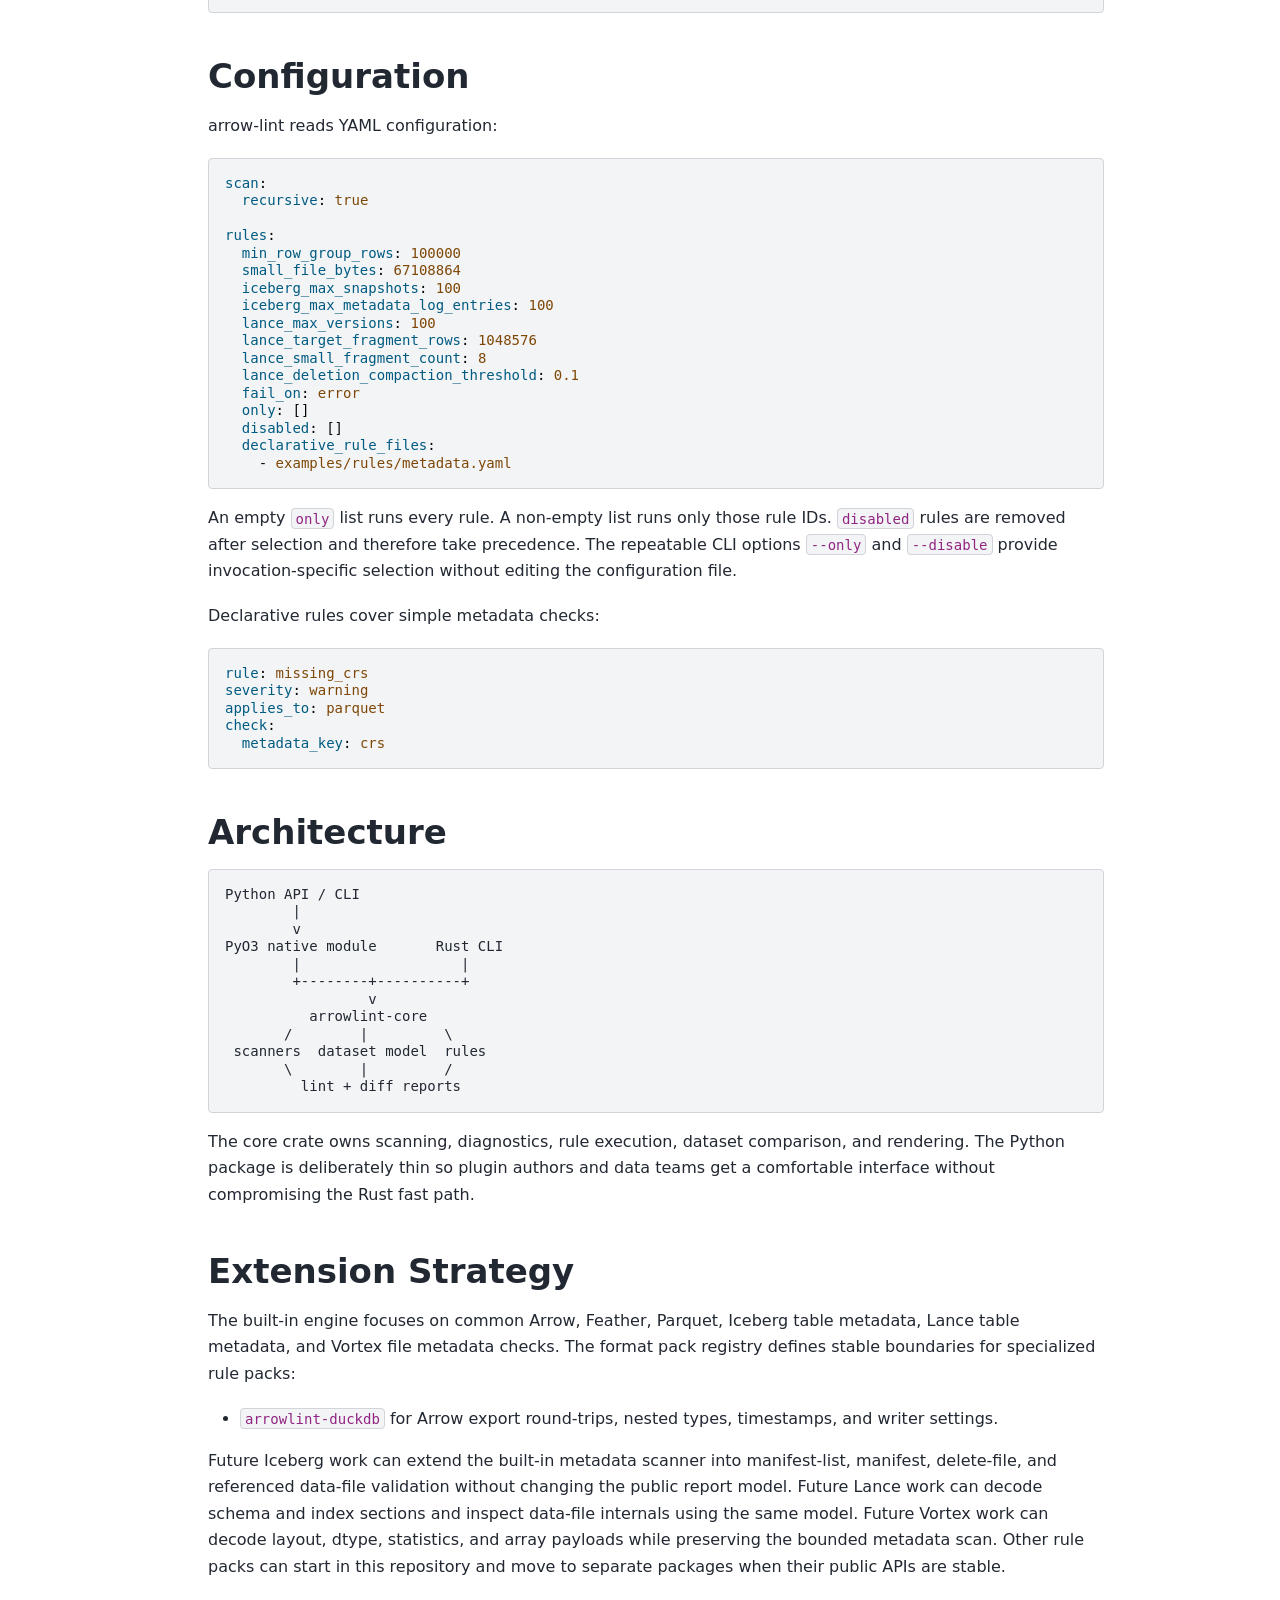
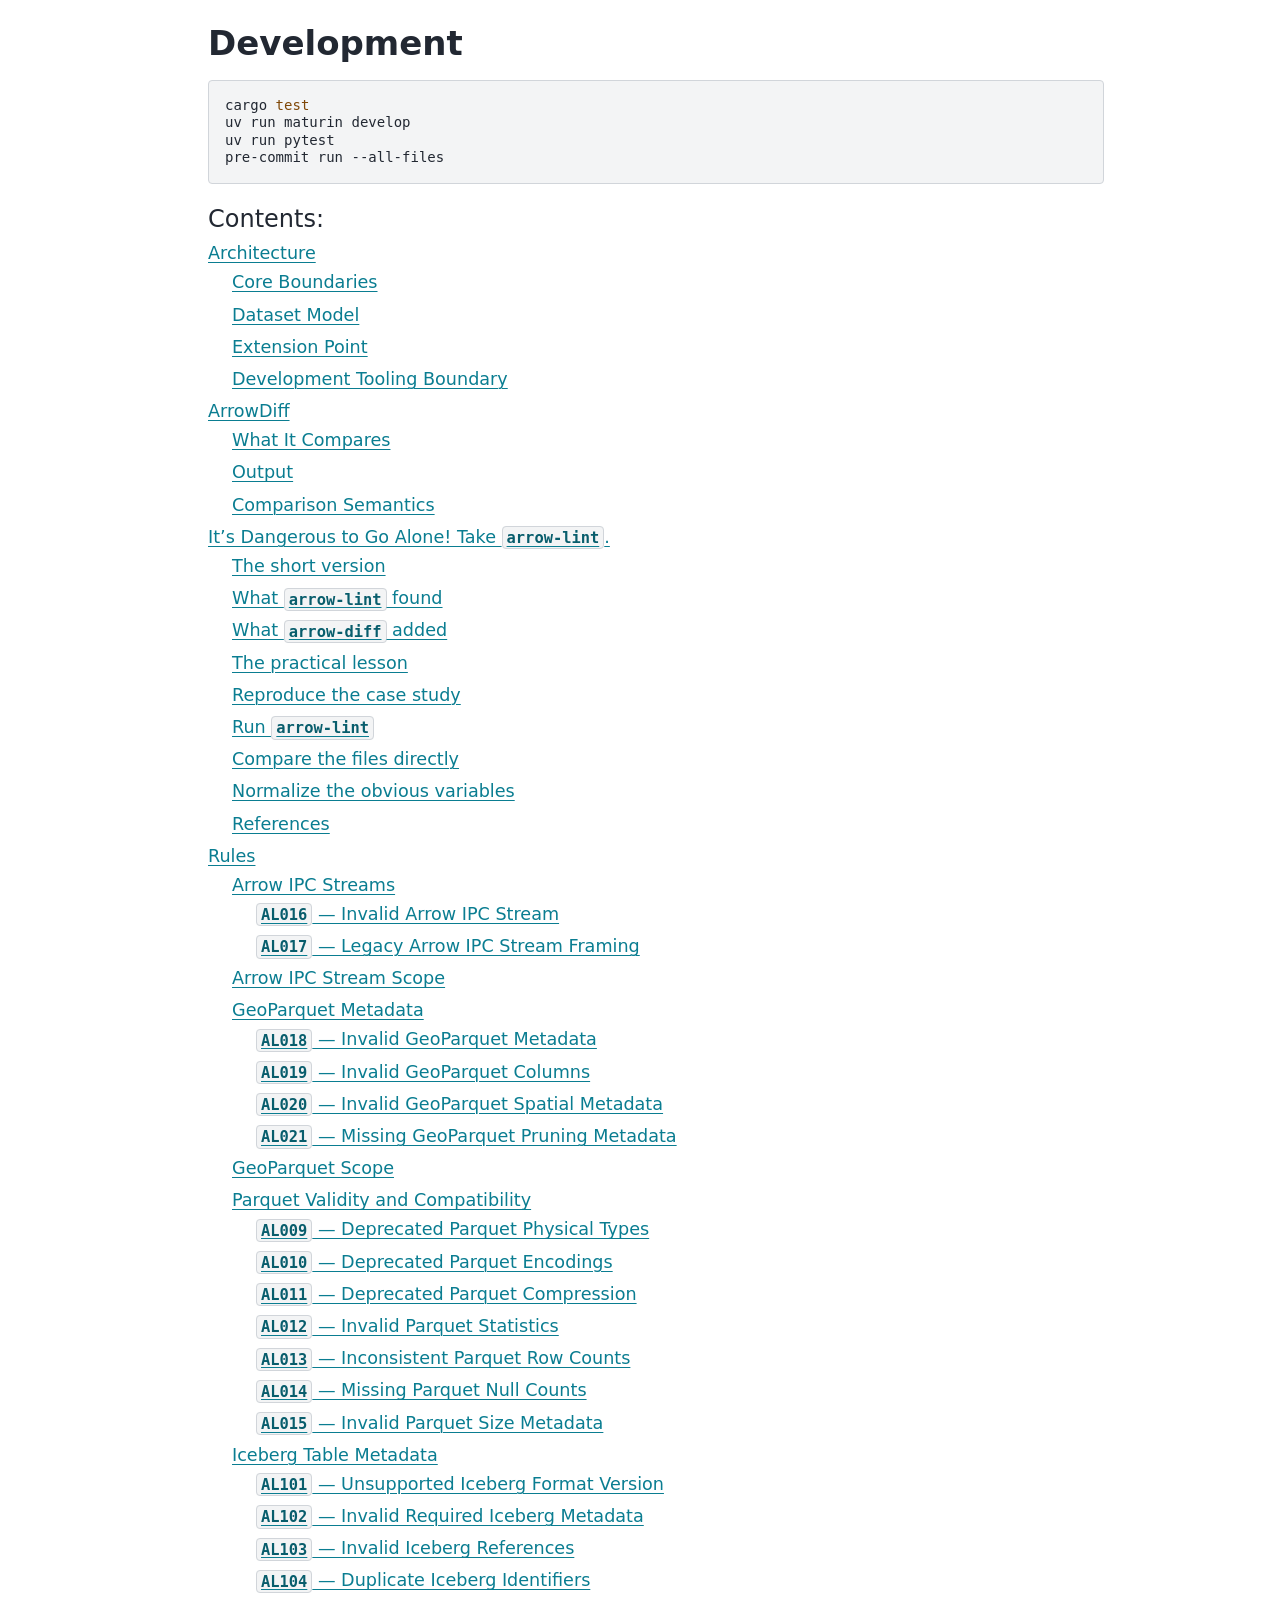
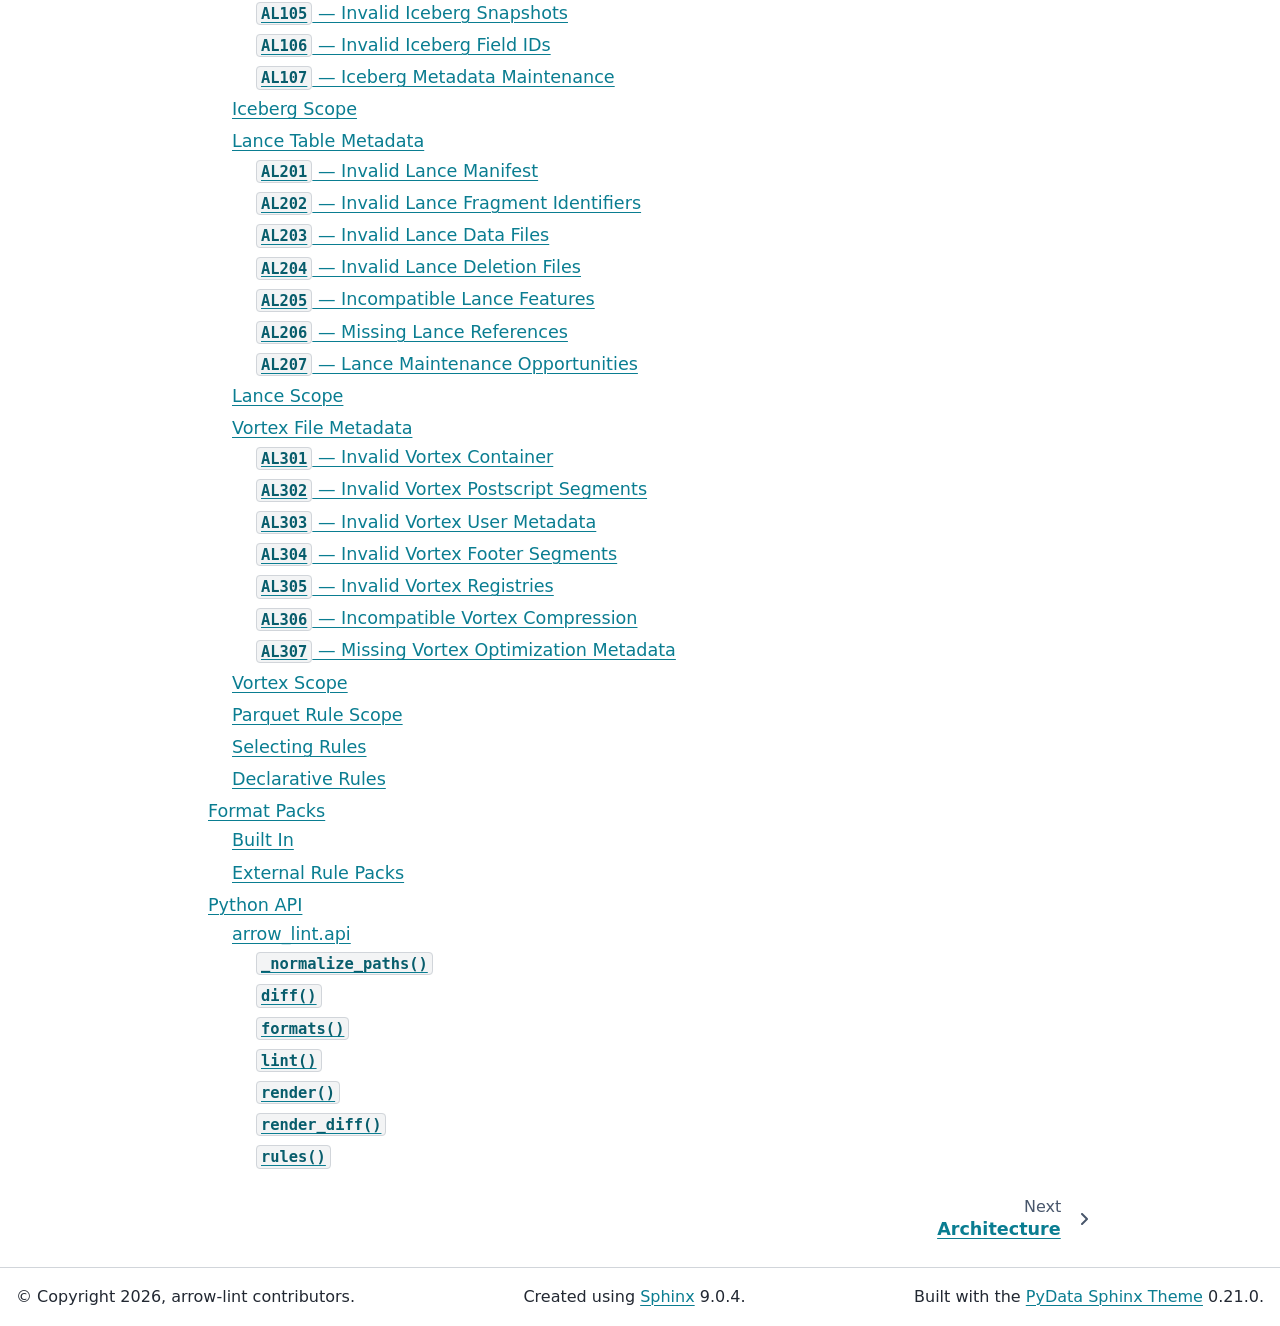
==== commit 4b6f2b49: "Deploying to pages from @ d33bs/arrow-lint@9bd26a712ec79c620a69167e4522e446f6e85b18 🚀" ====
--- a/index.html
+++ b/index.html
@@ -27,18 +27,18 @@
   </noscript>
   
   <!-- Loaded before other Sphinx assets -->
-  <link href="_static/styles/theme.css?digest=90905a2f556bf617f1a9" rel="stylesheet" />
-<link href="_static/styles/pydata-sphinx-theme.css?digest=90905a2f556bf617f1a9" rel="stylesheet" />
+  <link href="_static/styles/theme.css?digest=cb8930eaaf36d9849b67" rel="stylesheet" />
+<link href="_static/styles/pydata-sphinx-theme.css?digest=cb8930eaaf36d9849b67" rel="stylesheet" />
 
     <link rel="stylesheet" type="text/css" href="_static/pygments.css?v=8f2a1f02" />
     <link rel="stylesheet" type="text/css" href="_static/mystnb.11b39860a7a0cbfd473a3ad8a317855267ff0bd372690045ca344a6b62be495e.css" />
     <link rel="stylesheet" type="text/css" href="_static/custom.css?v=63dfd3e1" />
   
   <!-- So that users can add custom icons -->
-  <script defer src="_static/scripts/fontawesome.js?digest=90905a2f556bf617f1a9"></script>
+  <script defer src="_static/scripts/fontawesome.js?digest=cb8930eaaf36d9849b67"></script>
   <!-- Pre-loaded scripts that we'll load fully later -->
-  <link rel="preload" as="script" href="_static/scripts/bootstrap.js?digest=90905a2f556bf617f1a9" />
-<link rel="preload" as="script" href="_static/scripts/pydata-sphinx-theme.js?digest=90905a2f556bf617f1a9" />
+  <link rel="preload" as="script" href="_static/scripts/bootstrap.js?digest=cb8930eaaf36d9849b67" />
+<link rel="preload" as="script" href="_static/scripts/pydata-sphinx-theme.js?digest=cb8930eaaf36d9849b67" />
 
     <script src="_static/documentation_options.js?v=5929fcd5"></script>
     <script src="_static/doctools.js?v=fd6eb6e6"></script>
@@ -743,8 +743,8 @@
   </div>
   
   <!-- Scripts loaded after <body> so the DOM is not blocked -->
-  <script defer src="_static/scripts/bootstrap.js?digest=90905a2f556bf617f1a9"></script>
-<script defer src="_static/scripts/pydata-sphinx-theme.js?digest=90905a2f556bf617f1a9"></script>
+  <script defer src="_static/scripts/bootstrap.js?digest=cb8930eaaf36d9849b67"></script>
+<script defer src="_static/scripts/pydata-sphinx-theme.js?digest=cb8930eaaf36d9849b67"></script>
 
   <footer class="bd-footer">
 <div class="bd-footer__inner bd-page-width">
@@ -782,7 +782,7 @@
         <div class="footer-item">
 <p class="theme-version">
   <!-- # L10n: Setting the PST URL as an argument as this does not need to be localized -->
-  Built with the <a href="https://pydata-sphinx-theme.readthedocs.io/en/stable/index.html">PyData Sphinx Theme</a> 0.20.0.
+  Built with the <a href="https://pydata-sphinx-theme.readthedocs.io/en/stable/index.html">PyData Sphinx Theme</a> 0.21.0.
 </p></div>
       
     </div>
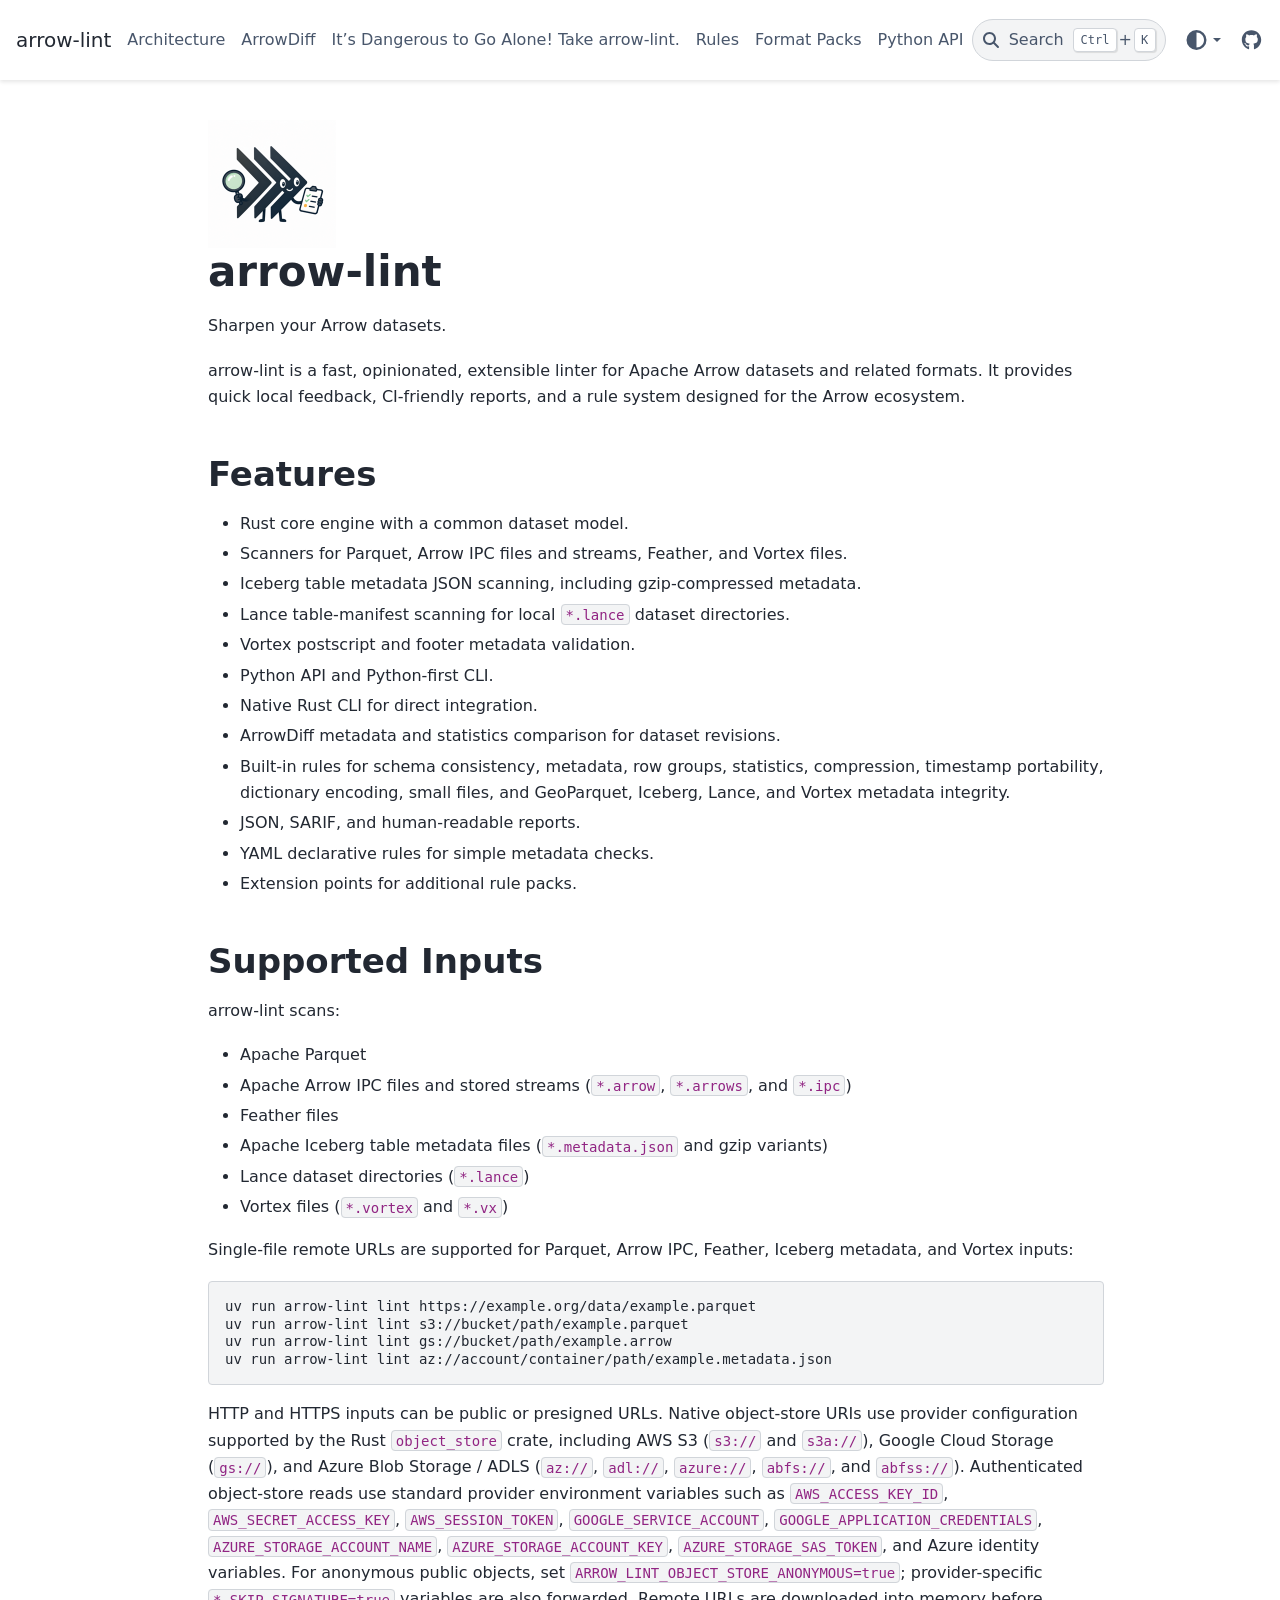
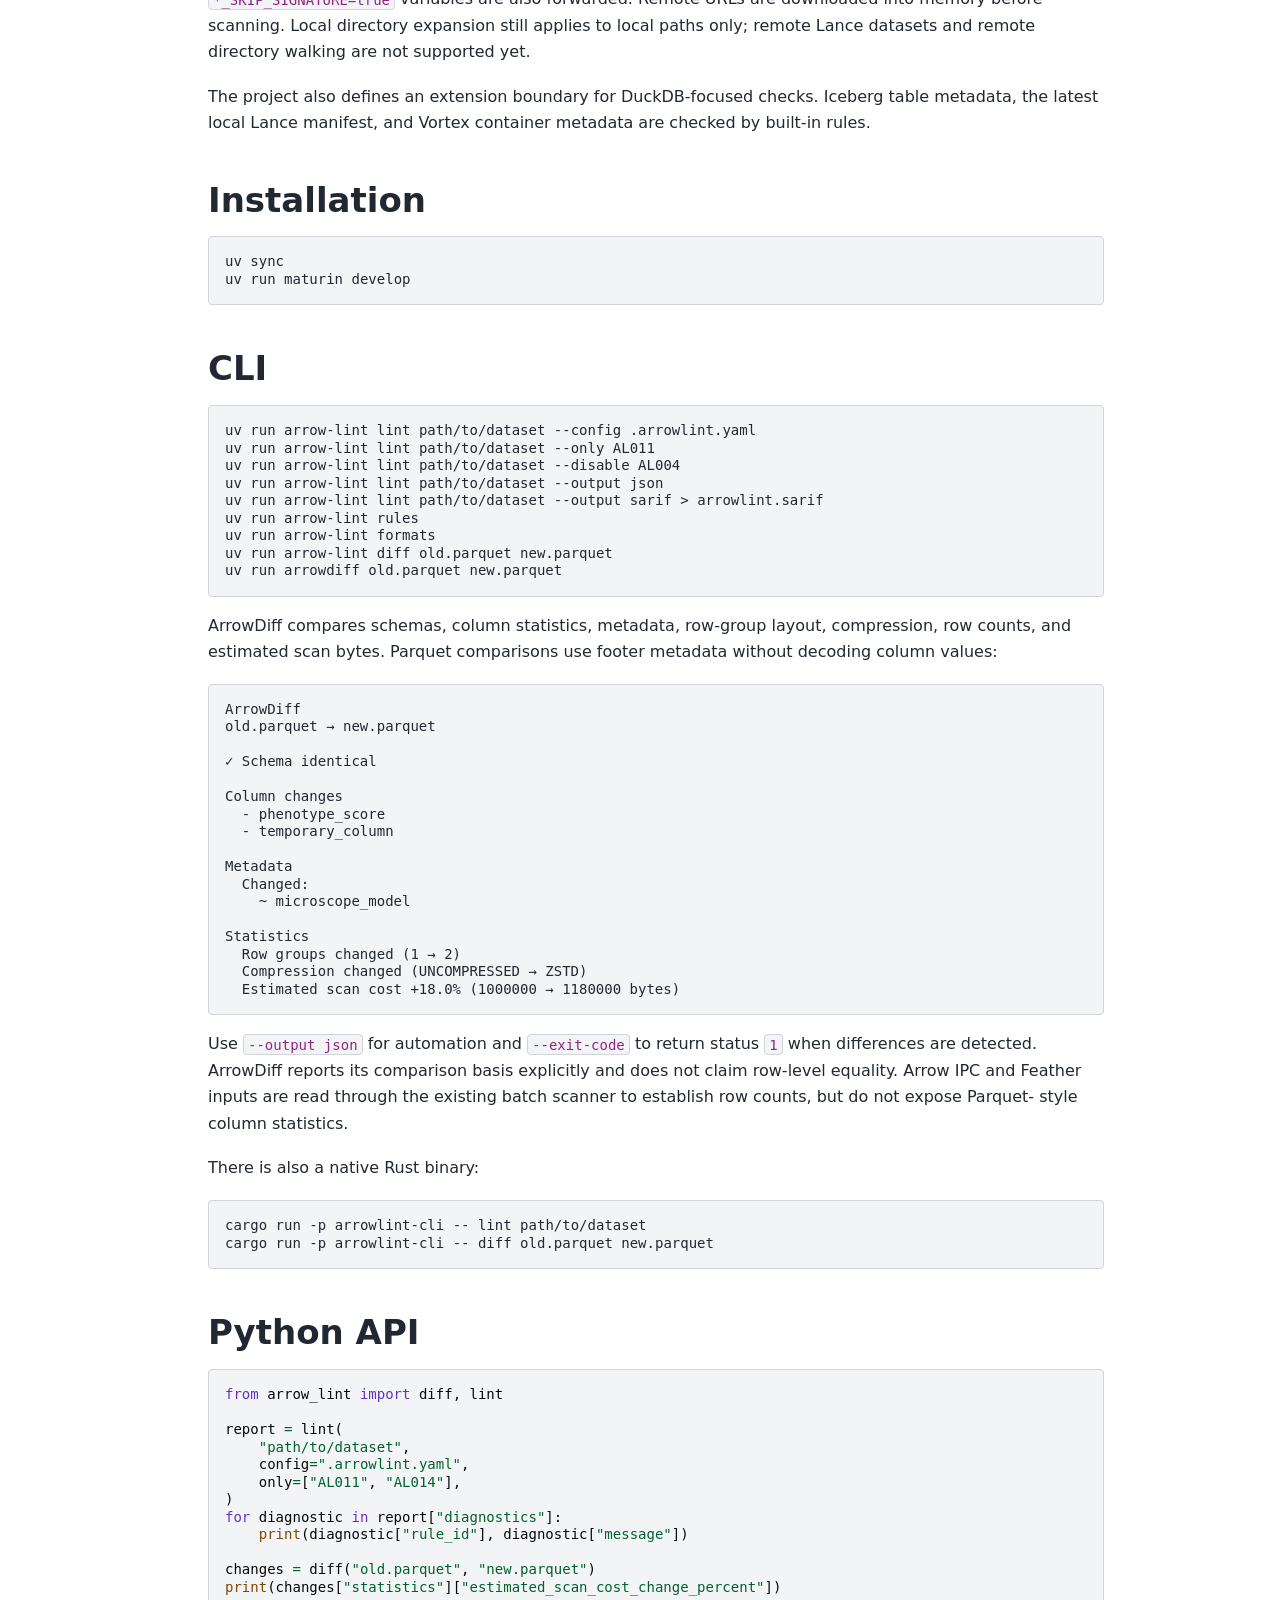
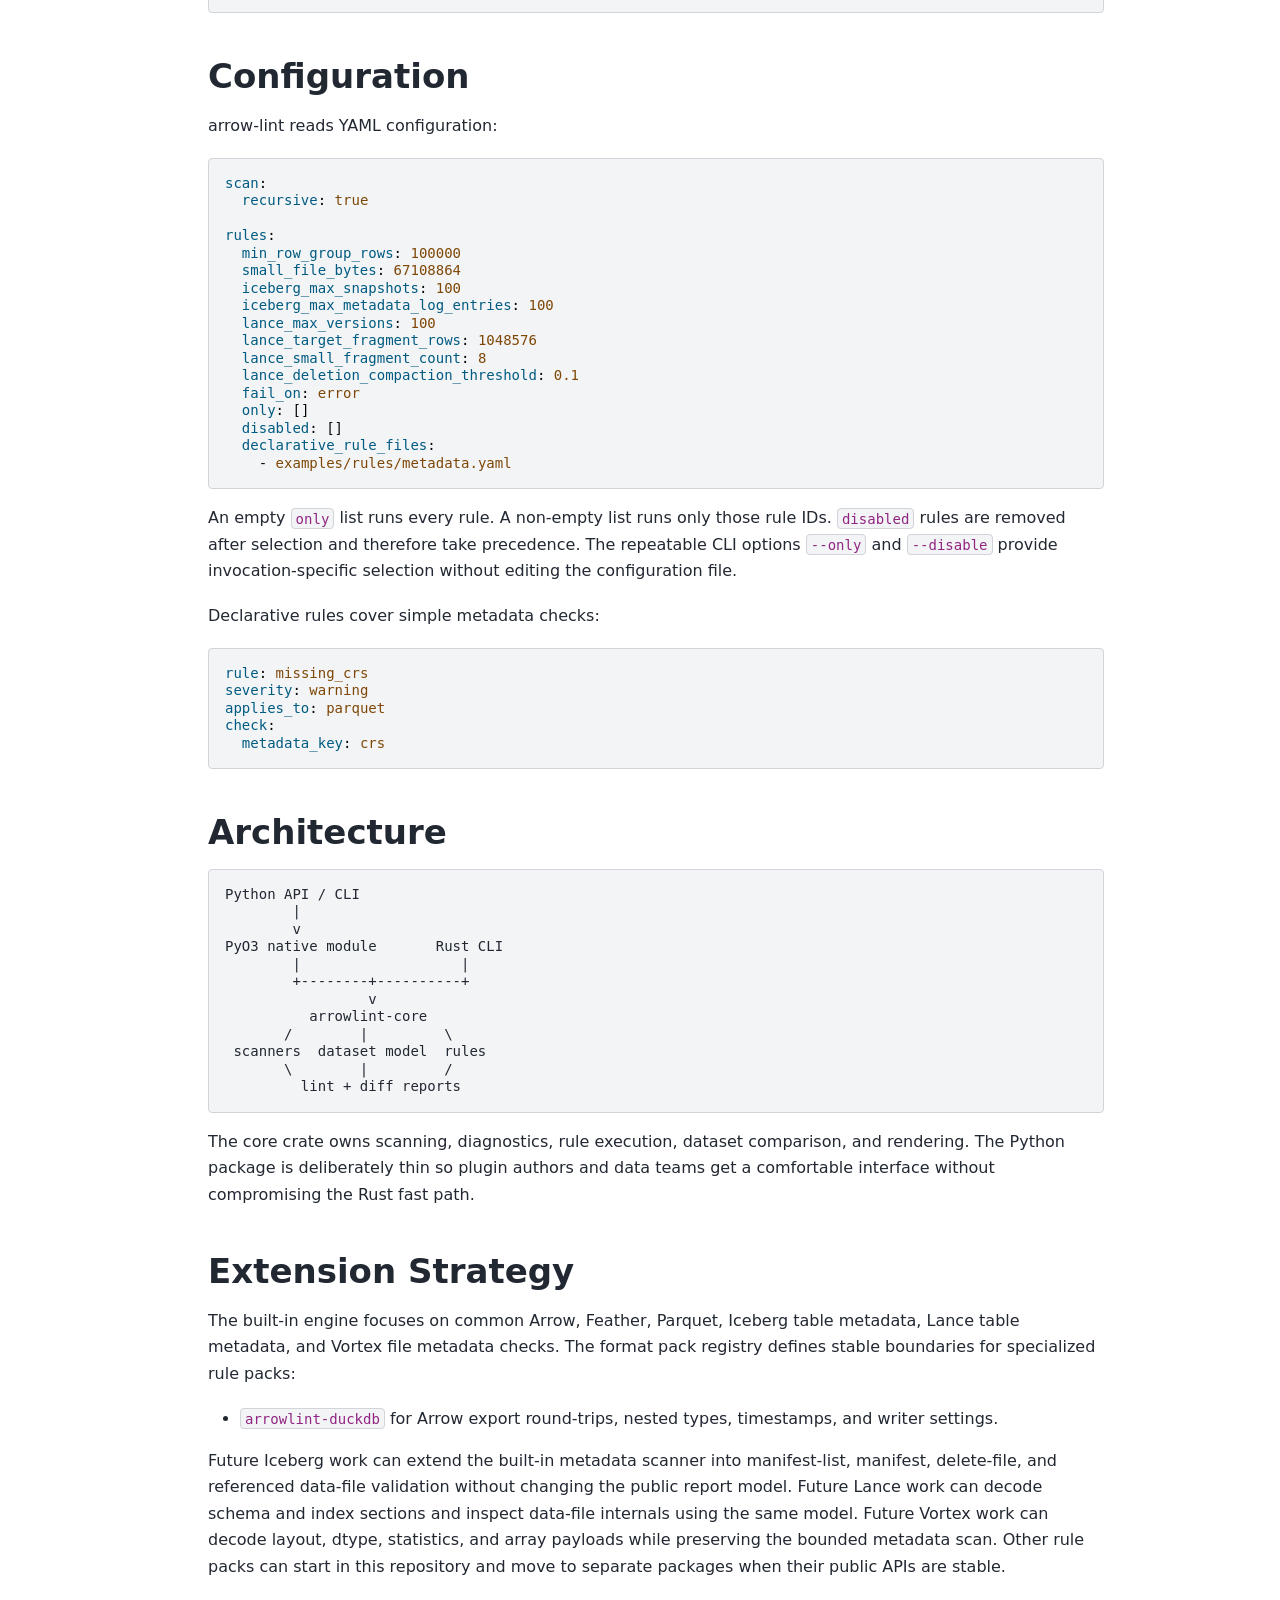
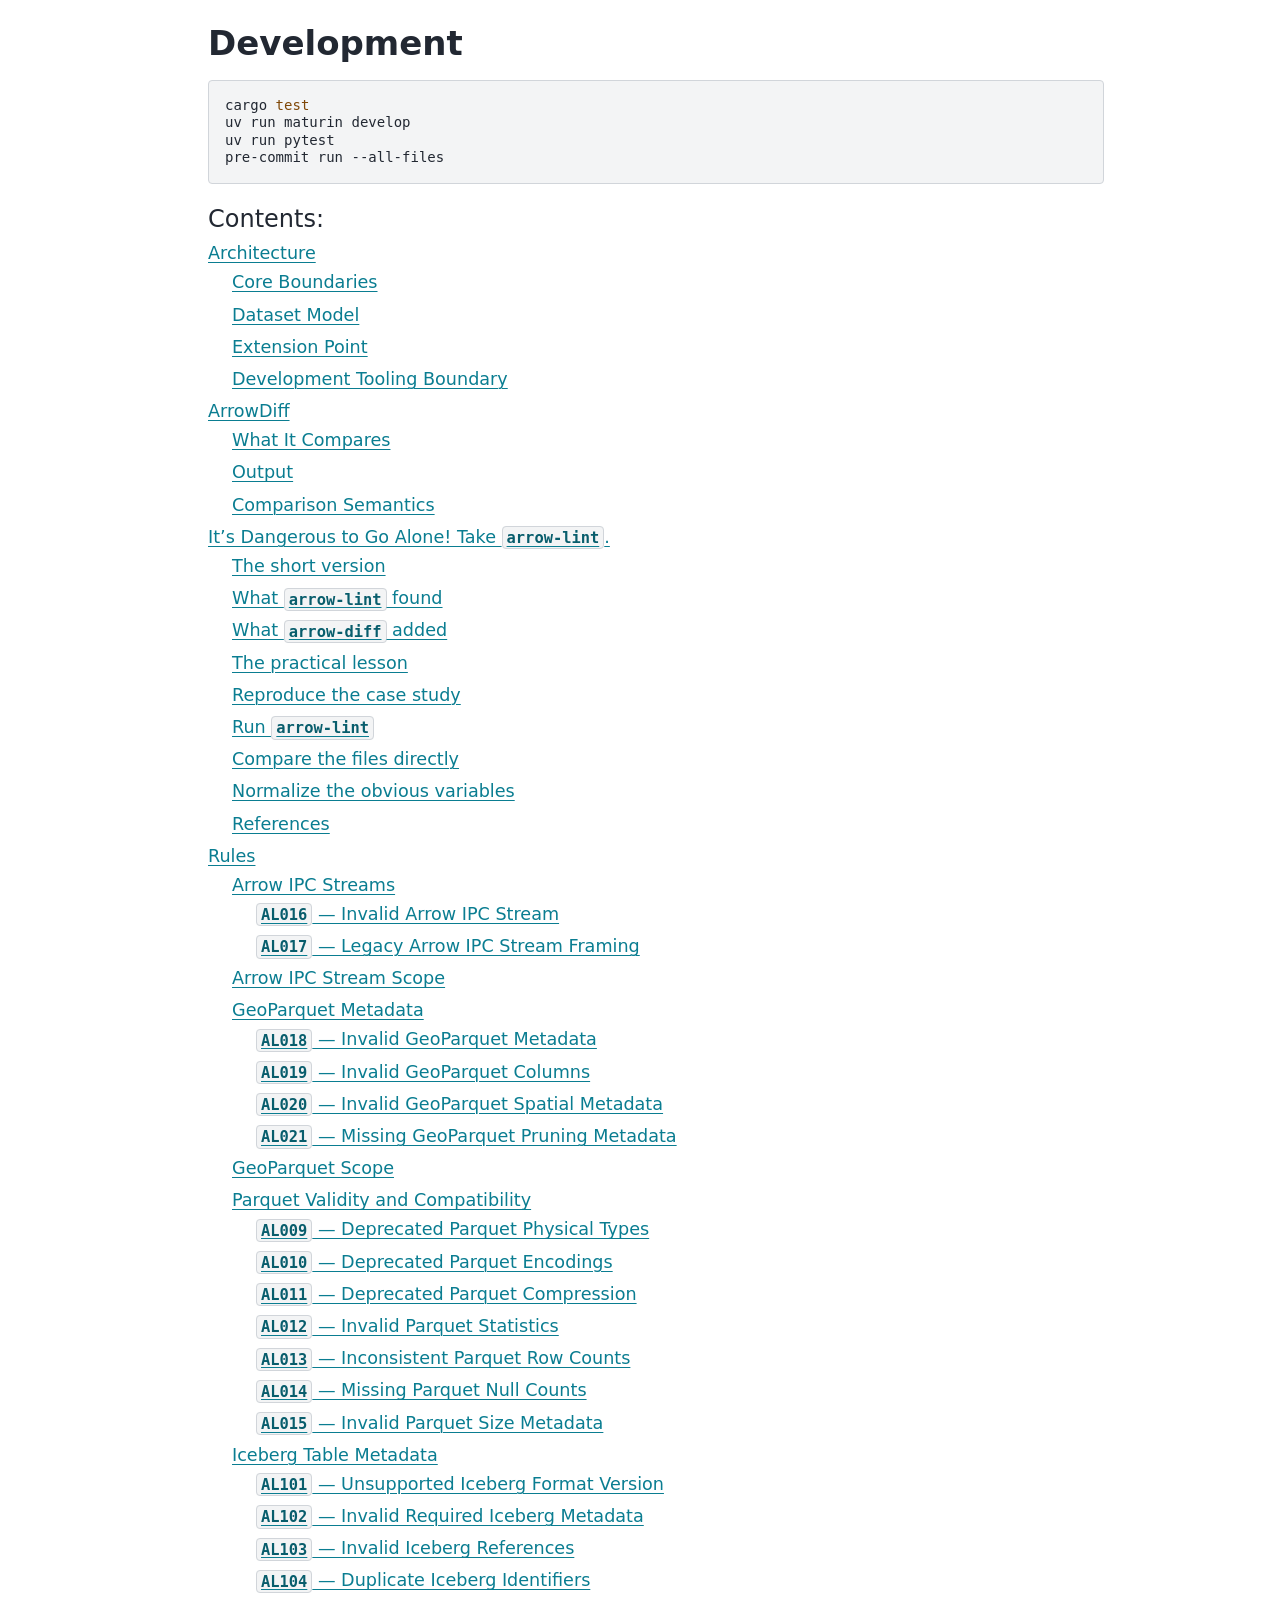
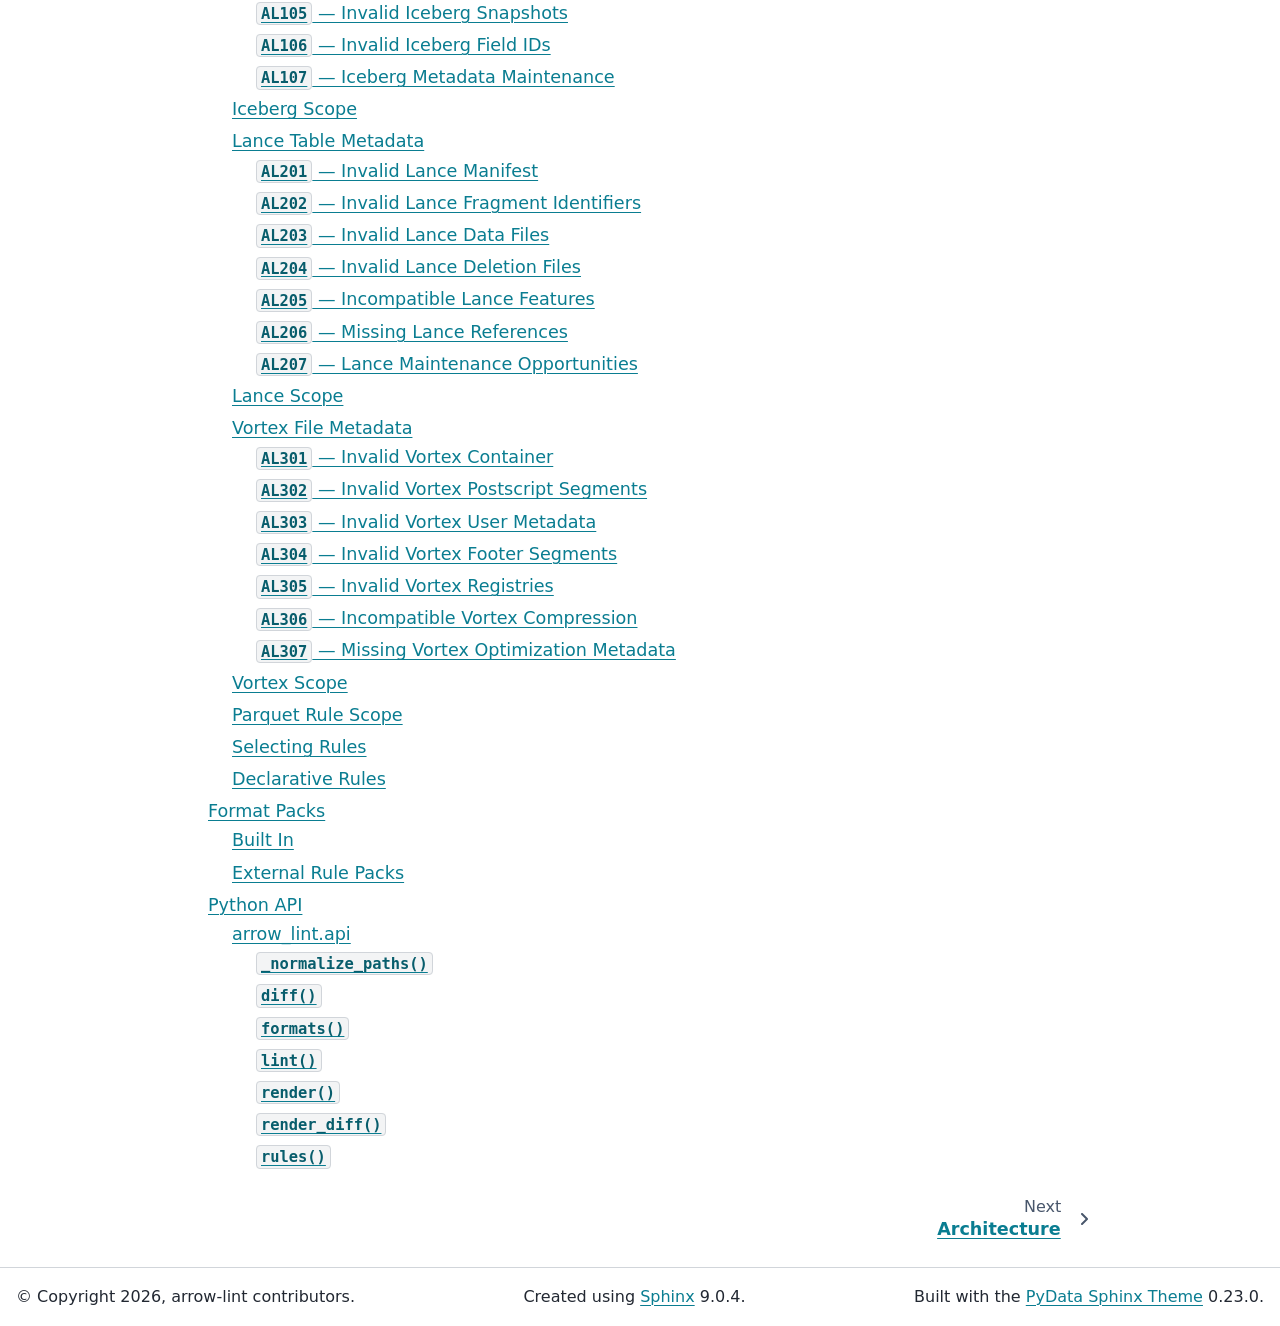
==== commit 565eed6b: "Deploying to pages from @ d33bs/arrow-lint@35283102ff1cd8eae99f03e976cb801f21fbbb36 🚀" ====
--- a/index.html
+++ b/index.html
@@ -1,4 +1,3 @@
-
 <!DOCTYPE html>
 
 
@@ -27,18 +26,18 @@
   </noscript>
   
   <!-- Loaded before other Sphinx assets -->
-  <link href="_static/styles/theme.css?digest=cb8930eaaf36d9849b67" rel="stylesheet" />
-<link href="_static/styles/pydata-sphinx-theme.css?digest=cb8930eaaf36d9849b67" rel="stylesheet" />
+  <link href="_static/styles/theme.css?digest=18bd87630a240e9c25be" rel="stylesheet" />
+<link href="_static/styles/pydata-sphinx-theme.css?digest=18bd87630a240e9c25be" rel="stylesheet" />
 
     <link rel="stylesheet" type="text/css" href="_static/pygments.css?v=8f2a1f02" />
     <link rel="stylesheet" type="text/css" href="_static/mystnb.11b39860a7a0cbfd473a3ad8a317855267ff0bd372690045ca344a6b62be495e.css" />
     <link rel="stylesheet" type="text/css" href="_static/custom.css?v=63dfd3e1" />
   
   <!-- So that users can add custom icons -->
-  <script defer src="_static/scripts/fontawesome.js?digest=cb8930eaaf36d9849b67"></script>
+  <script defer src="_static/scripts/fontawesome.js?digest=18bd87630a240e9c25be"></script>
   <!-- Pre-loaded scripts that we'll load fully later -->
-  <link rel="preload" as="script" href="_static/scripts/bootstrap.js?digest=cb8930eaaf36d9849b67" />
-<link rel="preload" as="script" href="_static/scripts/pydata-sphinx-theme.js?digest=cb8930eaaf36d9849b67" />
+  <link rel="preload" as="script" href="_static/scripts/bootstrap.js?digest=18bd87630a240e9c25be" />
+<link rel="preload" as="script" href="_static/scripts/pydata-sphinx-theme.js?digest=18bd87630a240e9c25be" />
 
     <script src="_static/documentation_options.js?v=5929fcd5"></script>
     <script src="_static/doctools.js?v=fd6eb6e6"></script>
@@ -49,6 +48,7 @@
     <link rel="search" title="Search" href="search.html" />
     <link rel="next" title="Architecture" href="architecture.html" />
   <meta name="viewport" content="width=device-width, initial-scale=1"/>
+  <meta name="color-scheme" content="light dark"/>
   <meta name="docsearch:language" content="en"/>
   <meta name="docsearch:version" content="" />
   
@@ -98,7 +98,7 @@
   
     <header id="pst-header" class="bd-header navbar navbar-expand-lg bd-navbar d-print-none">
 <div class="bd-header__inner bd-page-width">
-  <button class="pst-navbar-icon sidebar-toggle primary-toggle" aria-label="Site navigation">
+  <button type="button" class="pst-navbar-icon sidebar-toggle primary-toggle" aria-label="Site navigation">
     <span class="fa-solid fa-bars"></span>
   </button>
   
@@ -184,7 +184,7 @@
         <div class="navbar-item navbar-persistent--container">
           
 
-<button class="btn search-button-field search-button__button pst-js-only" title="Search" aria-label="Search" data-bs-placement="bottom" data-bs-toggle="tooltip">
+<button type="button" class="btn search-button-field search-button__button pst-js-only" title="Search" aria-label="Search" data-bs-placement="bottom" data-bs-toggle="tooltip">
  <i class="fa-solid fa-magnifying-glass"></i>
  <span class="search-button__default-text">Search</span>
  <span class="search-button__kbd-shortcut"><kbd class="kbd-shortcut__modifier">Ctrl</kbd>+<kbd class="kbd-shortcut__modifier">K</kbd></span>
@@ -195,15 +195,15 @@
         <div class="navbar-item">
 
 <div class="theme-switch-container dropdown pst-js-only" data-bs-toggle="tooltip" data-bs-placement="bottom" title="Color mode">
-  <button class="btn btn-sm nav-link pst-navbar-icon theme-switch-button dropdown-toggle" aria-label="Color mode" data-bs-toggle="dropdown">
+  <button type="button" class="btn btn-sm nav-link pst-navbar-icon theme-switch-button dropdown-toggle" aria-label="Color mode" data-bs-toggle="dropdown">
     <i class="theme-switch fa-solid fa-sun fa-lg fa-fw" data-mode="light" title="Light"></i>
     <i class="theme-switch fa-solid fa-moon fa-lg fa-fw" data-mode="dark" title="Dark"></i>
     <i class="theme-switch fa-solid fa-circle-half-stroke fa-lg fa-fw" data-mode="auto" title="System Settings"></i>
   </button>
   <ul class="dropdown-menu dropdown-menu-end">
-    <li><button class="dropdown-item d-flex align-items-center theme-change-button" data-mode="auto"><i class="fa-solid fa-circle-half-stroke fa-lg fa-fw me-1"></i>System Settings</button></li>
-    <li><button class="dropdown-item d-flex align-items-center theme-change-button" data-mode="light"><i class="fa-solid fa-sun fa-lg fa-fw me-1"></i>Light</button></li>
-    <li><button class="dropdown-item d-flex align-items-center theme-change-button" data-mode="dark"><i class="fa-solid fa-moon fa-lg fa-fw me-1"></i>Dark</button></li>
+    <li><button type="button" class="dropdown-item d-flex align-items-center theme-change-button" data-mode="auto"><i class="fa-solid fa-circle-half-stroke fa-lg fa-fw me-1"></i>System Settings</button></li>
+    <li><button type="button" class="dropdown-item d-flex align-items-center theme-change-button" data-mode="light"><i class="fa-solid fa-sun fa-lg fa-fw me-1"></i>Light</button></li>
+    <li><button type="button" class="dropdown-item d-flex align-items-center theme-change-button" data-mode="dark"><i class="fa-solid fa-moon fa-lg fa-fw me-1"></i>Dark</button></li>
   </ul>
 </div></div>
       
@@ -229,7 +229,7 @@
   
     <div class="navbar-persistent--mobile">
 
-<button class="btn search-button-field search-button__button pst-js-only" title="Search" aria-label="Search" data-bs-placement="bottom" data-bs-toggle="tooltip">
+<button type="button" class="btn search-button-field search-button__button pst-js-only" title="Search" aria-label="Search" data-bs-placement="bottom" data-bs-toggle="tooltip">
  <i class="fa-solid fa-magnifying-glass"></i>
  <span class="search-button__default-text">Search</span>
  <span class="search-button__kbd-shortcut"><kbd class="kbd-shortcut__modifier">Ctrl</kbd>+<kbd class="kbd-shortcut__modifier">K</kbd></span>
@@ -320,15 +320,15 @@
           <div class="navbar-item">
 
 <div class="theme-switch-container dropdown pst-js-only" data-bs-toggle="tooltip" data-bs-placement="bottom" title="Color mode">
-  <button class="btn btn-sm nav-link pst-navbar-icon theme-switch-button dropdown-toggle" aria-label="Color mode" data-bs-toggle="dropdown">
+  <button type="button" class="btn btn-sm nav-link pst-navbar-icon theme-switch-button dropdown-toggle" aria-label="Color mode" data-bs-toggle="dropdown">
     <i class="theme-switch fa-solid fa-sun fa-lg fa-fw" data-mode="light" title="Light"></i>
     <i class="theme-switch fa-solid fa-moon fa-lg fa-fw" data-mode="dark" title="Dark"></i>
     <i class="theme-switch fa-solid fa-circle-half-stroke fa-lg fa-fw" data-mode="auto" title="System Settings"></i>
   </button>
   <ul class="dropdown-menu dropdown-menu-end">
-    <li><button class="dropdown-item d-flex align-items-center theme-change-button" data-mode="auto"><i class="fa-solid fa-circle-half-stroke fa-lg fa-fw me-1"></i>System Settings</button></li>
-    <li><button class="dropdown-item d-flex align-items-center theme-change-button" data-mode="light"><i class="fa-solid fa-sun fa-lg fa-fw me-1"></i>Light</button></li>
-    <li><button class="dropdown-item d-flex align-items-center theme-change-button" data-mode="dark"><i class="fa-solid fa-moon fa-lg fa-fw me-1"></i>Dark</button></li>
+    <li><button type="button" class="dropdown-item d-flex align-items-center theme-change-button" data-mode="auto"><i class="fa-solid fa-circle-half-stroke fa-lg fa-fw me-1"></i>System Settings</button></li>
+    <li><button type="button" class="dropdown-item d-flex align-items-center theme-change-button" data-mode="light"><i class="fa-solid fa-sun fa-lg fa-fw me-1"></i>Light</button></li>
+    <li><button type="button" class="dropdown-item d-flex align-items-center theme-change-button" data-mode="dark"><i class="fa-solid fa-moon fa-lg fa-fw me-1"></i>Dark</button></li>
   </ul>
 </div></div>
         
@@ -743,8 +743,8 @@
   </div>
   
   <!-- Scripts loaded after <body> so the DOM is not blocked -->
-  <script defer src="_static/scripts/bootstrap.js?digest=cb8930eaaf36d9849b67"></script>
-<script defer src="_static/scripts/pydata-sphinx-theme.js?digest=cb8930eaaf36d9849b67"></script>
+  <script defer src="_static/scripts/bootstrap.js?digest=18bd87630a240e9c25be"></script>
+<script defer src="_static/scripts/pydata-sphinx-theme.js?digest=18bd87630a240e9c25be"></script>
 
   <footer class="bd-footer">
 <div class="bd-footer__inner bd-page-width">
@@ -770,7 +770,6 @@
 
   <p class="sphinx-version">
     Created using <a href="https://www.sphinx-doc.org/">Sphinx</a> 9.0.4.
-    <br/>
   </p>
 </div>
       
@@ -782,7 +781,7 @@
         <div class="footer-item">
 <p class="theme-version">
   <!-- # L10n: Setting the PST URL as an argument as this does not need to be localized -->
-  Built with the <a href="https://pydata-sphinx-theme.readthedocs.io/en/stable/index.html">PyData Sphinx Theme</a> 0.21.0.
+  Built with the <a href="https://pydata-sphinx-theme.readthedocs.io/en/stable/index.html">PyData Sphinx Theme</a> 0.23.0.
 </p></div>
       
     </div>
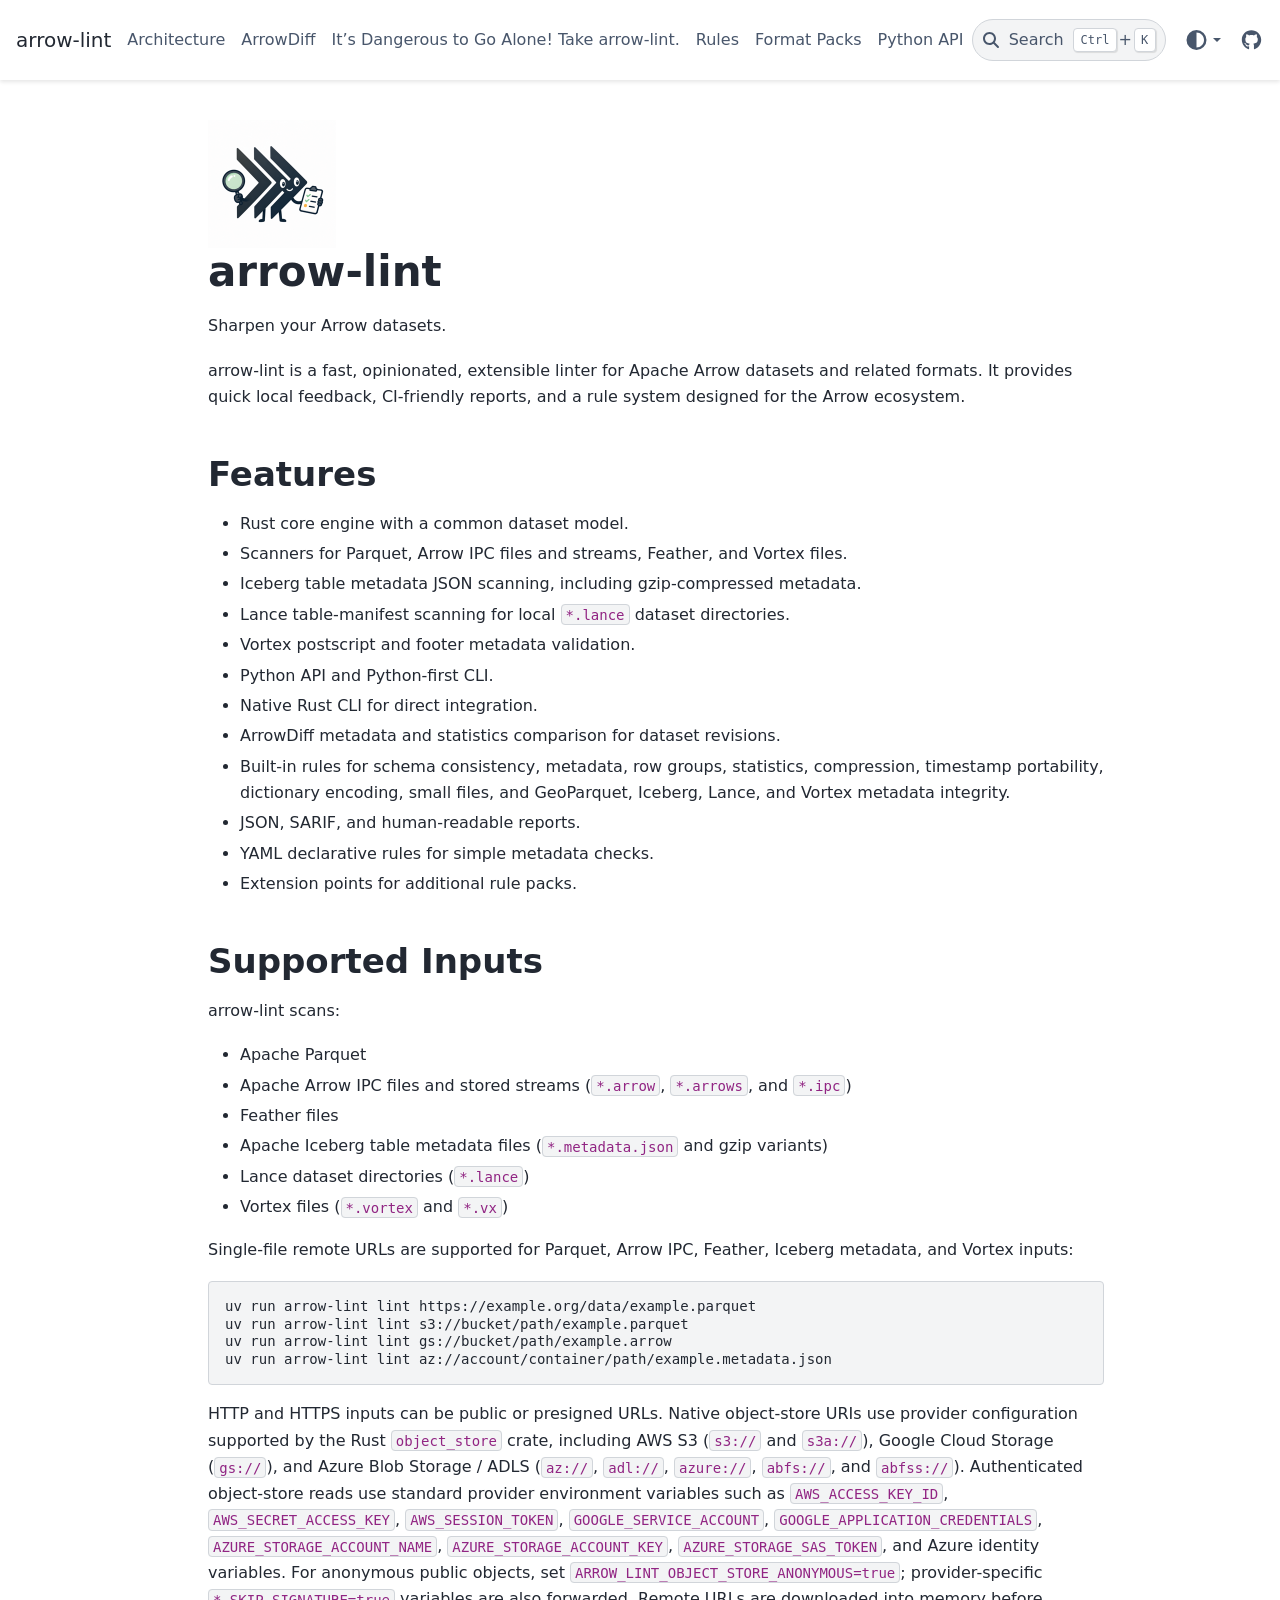
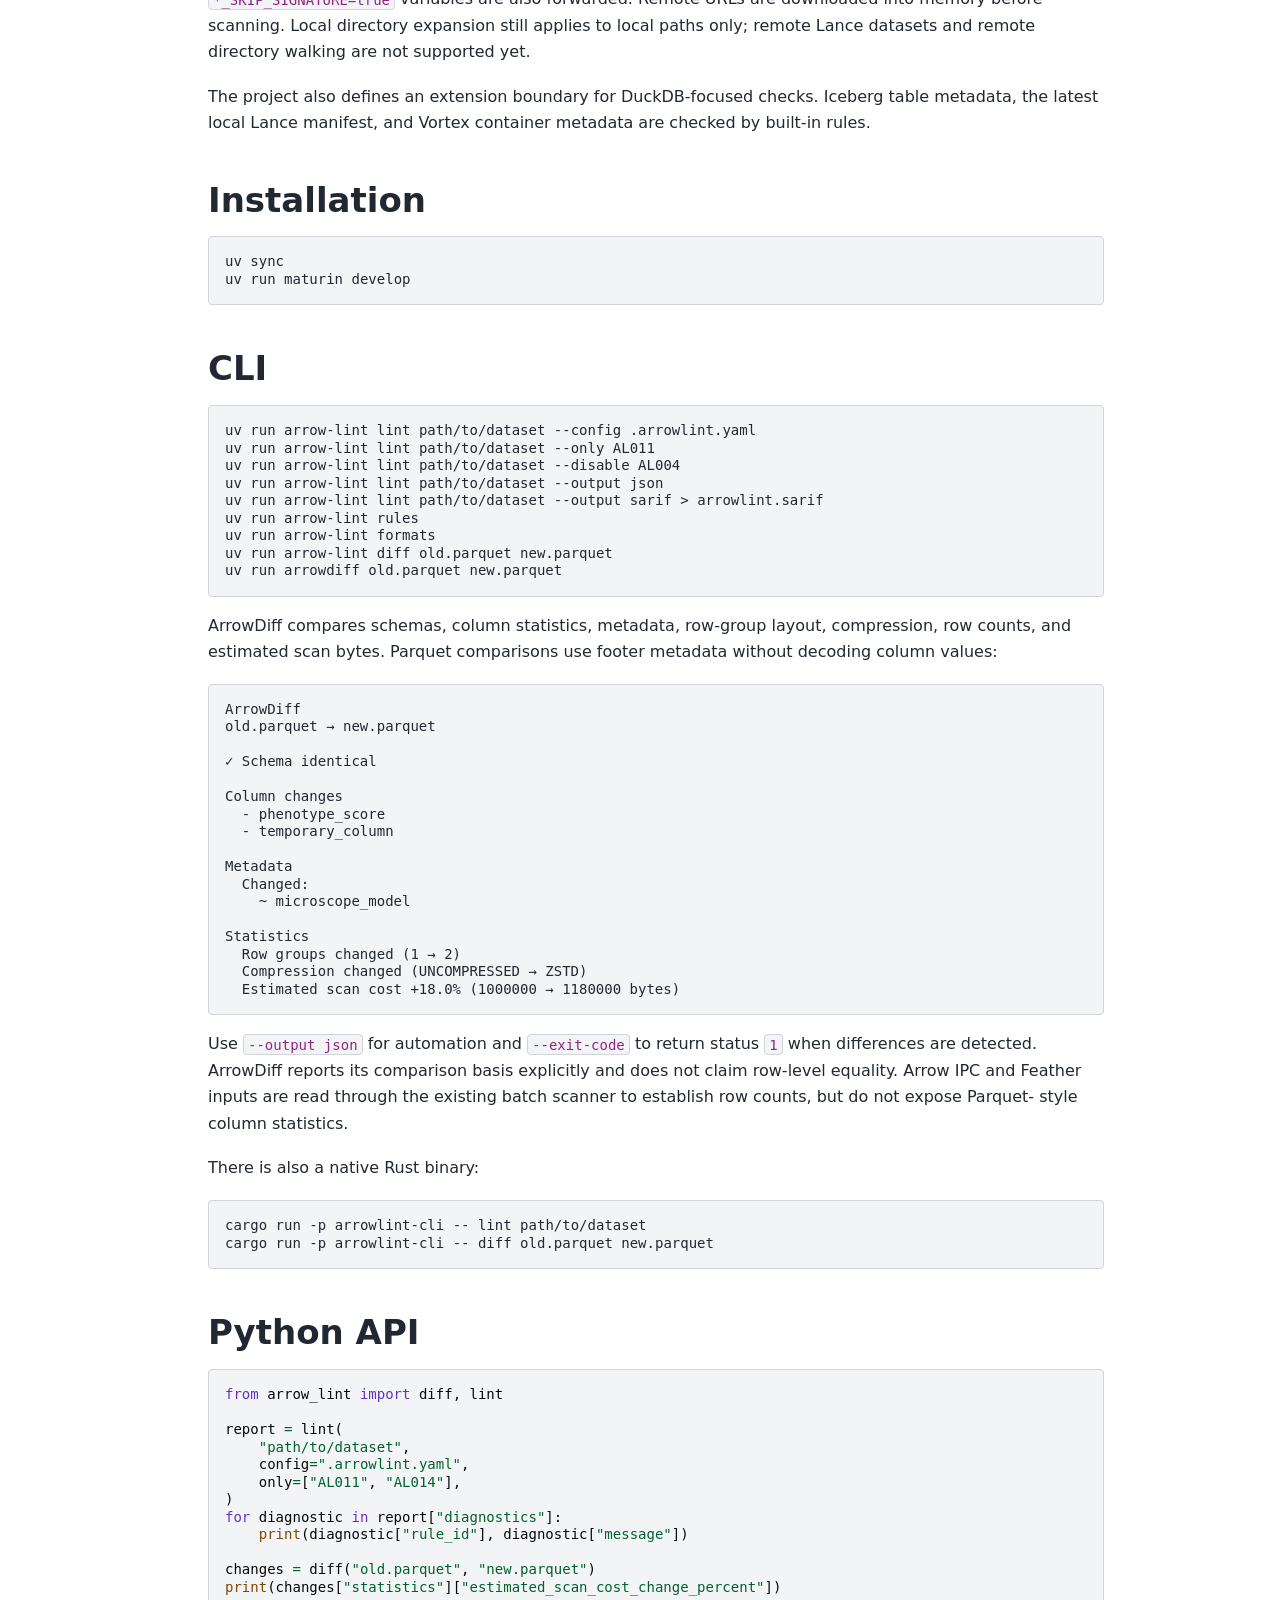
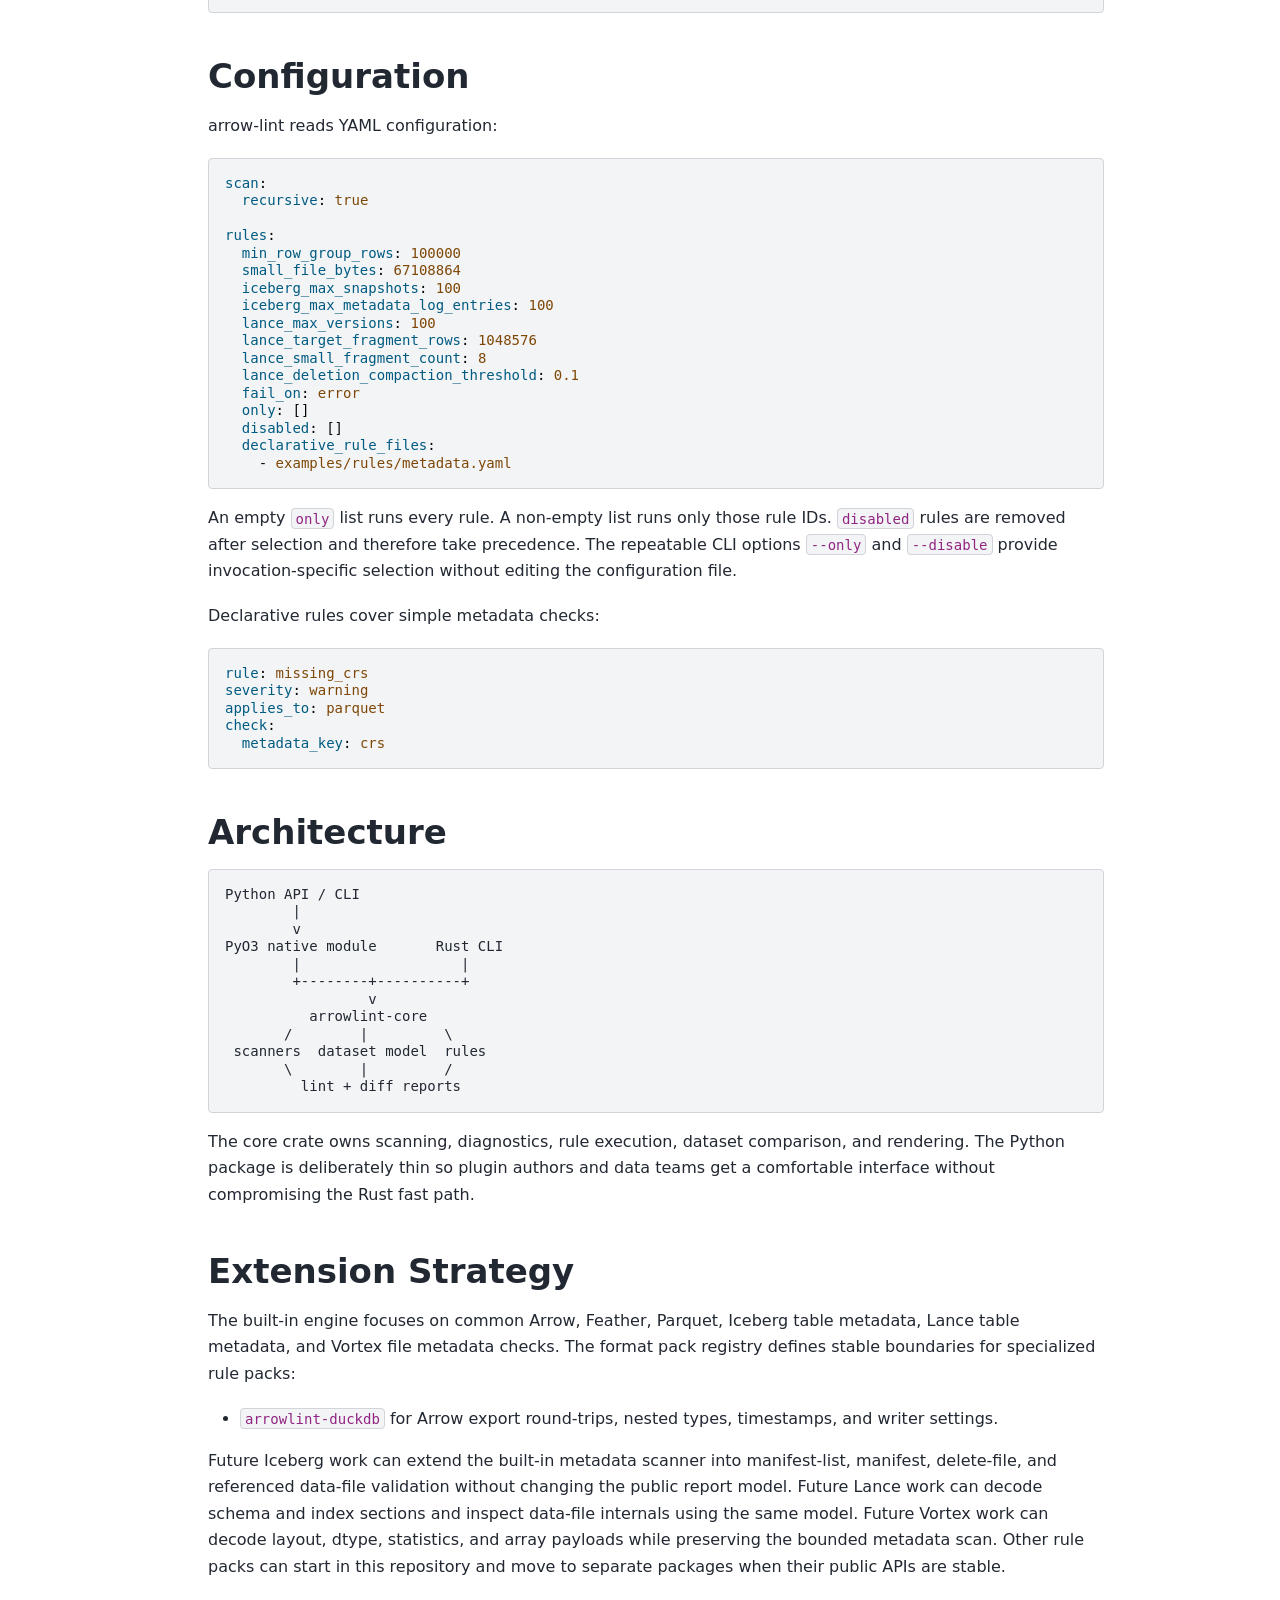
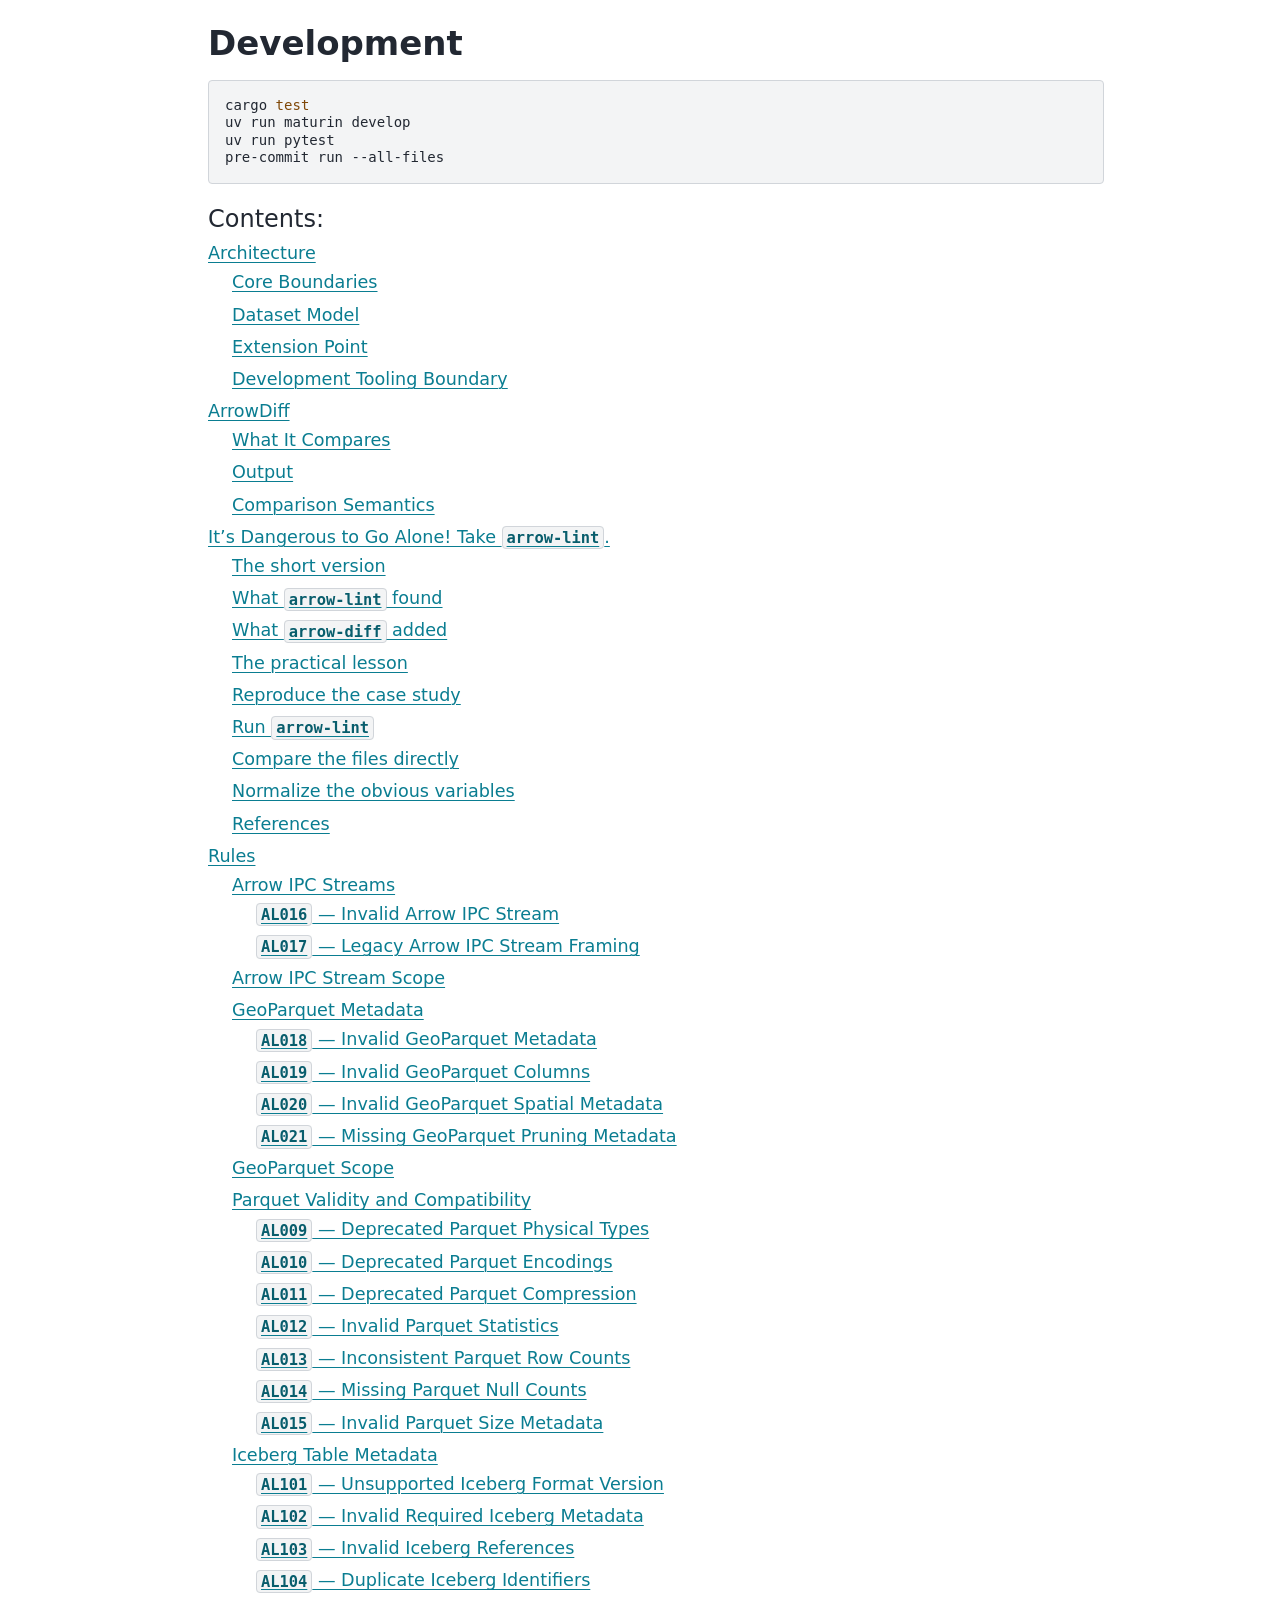
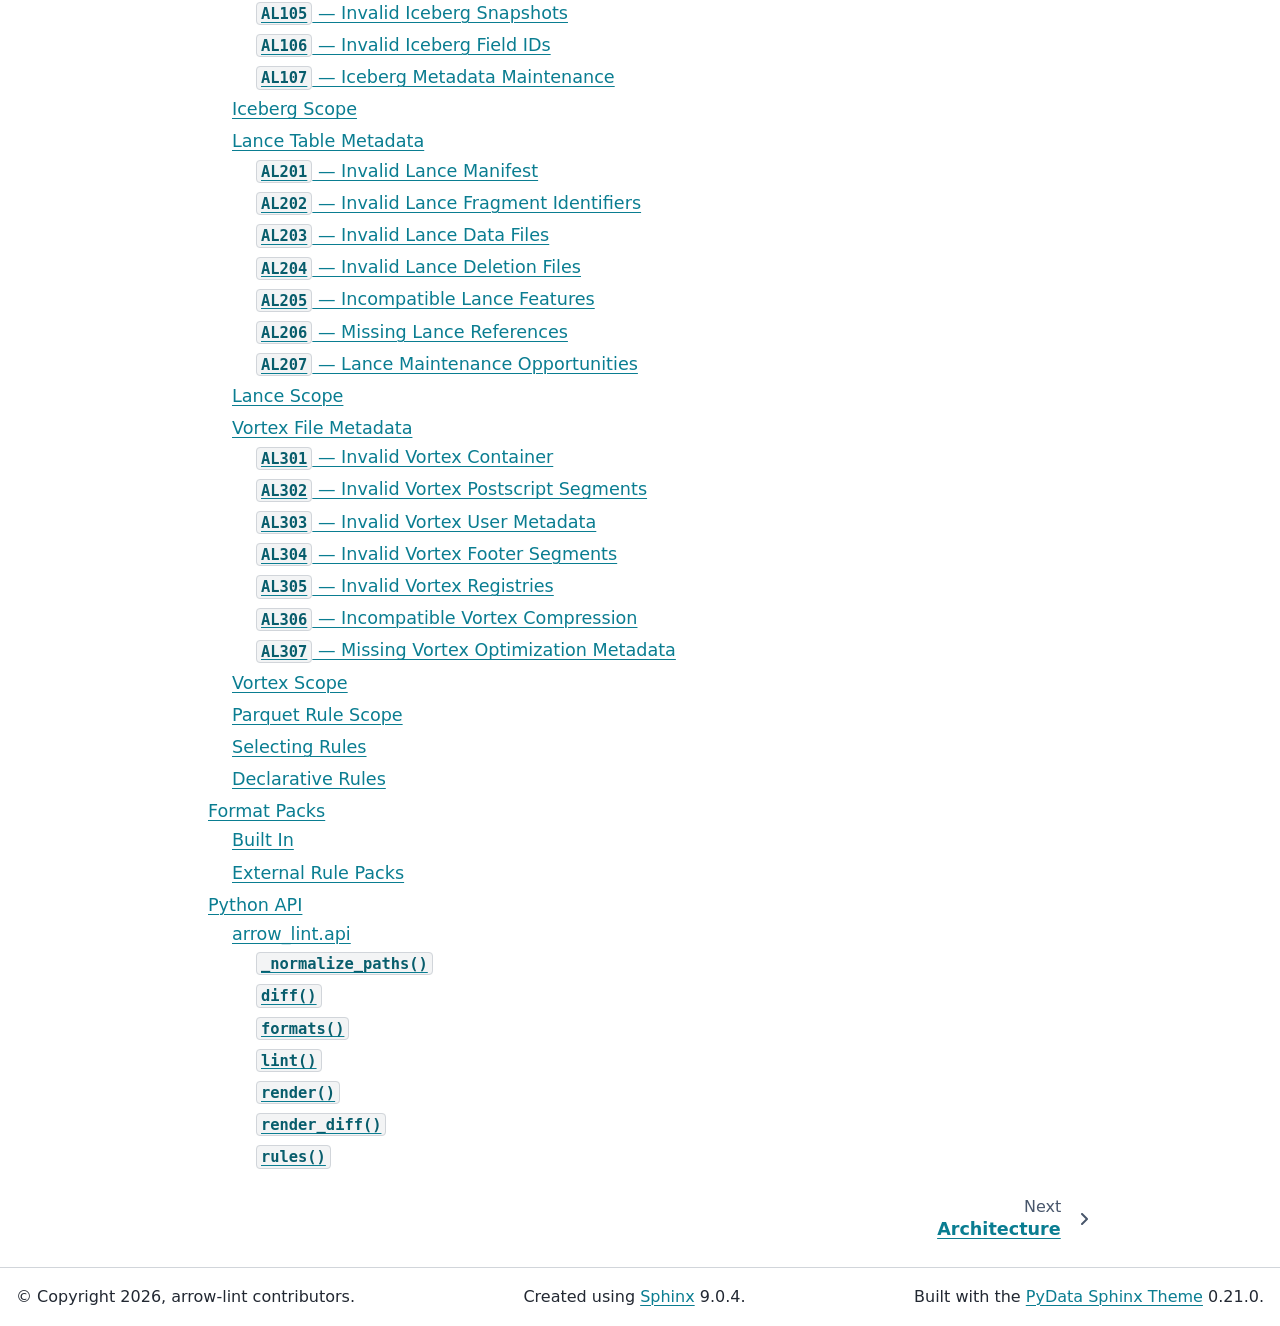
==== commit 5c8eb22d: "Deploying to pages from @ d33bs/arrow-lint@0137f7646c9245ec956dd87c35cc537c82cd8a90 🚀" ====
--- a/index.html
+++ b/index.html
@@ -1,3 +1,4 @@
+
 <!DOCTYPE html>
 
 
@@ -26,18 +27,18 @@
   </noscript>
   
   <!-- Loaded before other Sphinx assets -->
-  <link href="_static/styles/theme.css?digest=18bd87630a240e9c25be" rel="stylesheet" />
-<link href="_static/styles/pydata-sphinx-theme.css?digest=18bd87630a240e9c25be" rel="stylesheet" />
+  <link href="_static/styles/theme.css?digest=cb8930eaaf36d9849b67" rel="stylesheet" />
+<link href="_static/styles/pydata-sphinx-theme.css?digest=cb8930eaaf36d9849b67" rel="stylesheet" />
 
     <link rel="stylesheet" type="text/css" href="_static/pygments.css?v=8f2a1f02" />
     <link rel="stylesheet" type="text/css" href="_static/mystnb.11b39860a7a0cbfd473a3ad8a317855267ff0bd372690045ca344a6b62be495e.css" />
     <link rel="stylesheet" type="text/css" href="_static/custom.css?v=63dfd3e1" />
   
   <!-- So that users can add custom icons -->
-  <script defer src="_static/scripts/fontawesome.js?digest=18bd87630a240e9c25be"></script>
+  <script defer src="_static/scripts/fontawesome.js?digest=cb8930eaaf36d9849b67"></script>
   <!-- Pre-loaded scripts that we'll load fully later -->
-  <link rel="preload" as="script" href="_static/scripts/bootstrap.js?digest=18bd87630a240e9c25be" />
-<link rel="preload" as="script" href="_static/scripts/pydata-sphinx-theme.js?digest=18bd87630a240e9c25be" />
+  <link rel="preload" as="script" href="_static/scripts/bootstrap.js?digest=cb8930eaaf36d9849b67" />
+<link rel="preload" as="script" href="_static/scripts/pydata-sphinx-theme.js?digest=cb8930eaaf36d9849b67" />
 
     <script src="_static/documentation_options.js?v=5929fcd5"></script>
     <script src="_static/doctools.js?v=fd6eb6e6"></script>
@@ -48,7 +49,6 @@
     <link rel="search" title="Search" href="search.html" />
     <link rel="next" title="Architecture" href="architecture.html" />
   <meta name="viewport" content="width=device-width, initial-scale=1"/>
-  <meta name="color-scheme" content="light dark"/>
   <meta name="docsearch:language" content="en"/>
   <meta name="docsearch:version" content="" />
   
@@ -98,7 +98,7 @@
   
     <header id="pst-header" class="bd-header navbar navbar-expand-lg bd-navbar d-print-none">
 <div class="bd-header__inner bd-page-width">
-  <button type="button" class="pst-navbar-icon sidebar-toggle primary-toggle" aria-label="Site navigation">
+  <button class="pst-navbar-icon sidebar-toggle primary-toggle" aria-label="Site navigation">
     <span class="fa-solid fa-bars"></span>
   </button>
   
@@ -184,7 +184,7 @@
         <div class="navbar-item navbar-persistent--container">
           
 
-<button type="button" class="btn search-button-field search-button__button pst-js-only" title="Search" aria-label="Search" data-bs-placement="bottom" data-bs-toggle="tooltip">
+<button class="btn search-button-field search-button__button pst-js-only" title="Search" aria-label="Search" data-bs-placement="bottom" data-bs-toggle="tooltip">
  <i class="fa-solid fa-magnifying-glass"></i>
  <span class="search-button__default-text">Search</span>
  <span class="search-button__kbd-shortcut"><kbd class="kbd-shortcut__modifier">Ctrl</kbd>+<kbd class="kbd-shortcut__modifier">K</kbd></span>
@@ -195,15 +195,15 @@
         <div class="navbar-item">
 
 <div class="theme-switch-container dropdown pst-js-only" data-bs-toggle="tooltip" data-bs-placement="bottom" title="Color mode">
-  <button type="button" class="btn btn-sm nav-link pst-navbar-icon theme-switch-button dropdown-toggle" aria-label="Color mode" data-bs-toggle="dropdown">
+  <button class="btn btn-sm nav-link pst-navbar-icon theme-switch-button dropdown-toggle" aria-label="Color mode" data-bs-toggle="dropdown">
     <i class="theme-switch fa-solid fa-sun fa-lg fa-fw" data-mode="light" title="Light"></i>
     <i class="theme-switch fa-solid fa-moon fa-lg fa-fw" data-mode="dark" title="Dark"></i>
     <i class="theme-switch fa-solid fa-circle-half-stroke fa-lg fa-fw" data-mode="auto" title="System Settings"></i>
   </button>
   <ul class="dropdown-menu dropdown-menu-end">
-    <li><button type="button" class="dropdown-item d-flex align-items-center theme-change-button" data-mode="auto"><i class="fa-solid fa-circle-half-stroke fa-lg fa-fw me-1"></i>System Settings</button></li>
-    <li><button type="button" class="dropdown-item d-flex align-items-center theme-change-button" data-mode="light"><i class="fa-solid fa-sun fa-lg fa-fw me-1"></i>Light</button></li>
-    <li><button type="button" class="dropdown-item d-flex align-items-center theme-change-button" data-mode="dark"><i class="fa-solid fa-moon fa-lg fa-fw me-1"></i>Dark</button></li>
+    <li><button class="dropdown-item d-flex align-items-center theme-change-button" data-mode="auto"><i class="fa-solid fa-circle-half-stroke fa-lg fa-fw me-1"></i>System Settings</button></li>
+    <li><button class="dropdown-item d-flex align-items-center theme-change-button" data-mode="light"><i class="fa-solid fa-sun fa-lg fa-fw me-1"></i>Light</button></li>
+    <li><button class="dropdown-item d-flex align-items-center theme-change-button" data-mode="dark"><i class="fa-solid fa-moon fa-lg fa-fw me-1"></i>Dark</button></li>
   </ul>
 </div></div>
       
@@ -229,7 +229,7 @@
   
     <div class="navbar-persistent--mobile">
 
-<button type="button" class="btn search-button-field search-button__button pst-js-only" title="Search" aria-label="Search" data-bs-placement="bottom" data-bs-toggle="tooltip">
+<button class="btn search-button-field search-button__button pst-js-only" title="Search" aria-label="Search" data-bs-placement="bottom" data-bs-toggle="tooltip">
  <i class="fa-solid fa-magnifying-glass"></i>
  <span class="search-button__default-text">Search</span>
  <span class="search-button__kbd-shortcut"><kbd class="kbd-shortcut__modifier">Ctrl</kbd>+<kbd class="kbd-shortcut__modifier">K</kbd></span>
@@ -320,15 +320,15 @@
           <div class="navbar-item">
 
 <div class="theme-switch-container dropdown pst-js-only" data-bs-toggle="tooltip" data-bs-placement="bottom" title="Color mode">
-  <button type="button" class="btn btn-sm nav-link pst-navbar-icon theme-switch-button dropdown-toggle" aria-label="Color mode" data-bs-toggle="dropdown">
+  <button class="btn btn-sm nav-link pst-navbar-icon theme-switch-button dropdown-toggle" aria-label="Color mode" data-bs-toggle="dropdown">
     <i class="theme-switch fa-solid fa-sun fa-lg fa-fw" data-mode="light" title="Light"></i>
     <i class="theme-switch fa-solid fa-moon fa-lg fa-fw" data-mode="dark" title="Dark"></i>
     <i class="theme-switch fa-solid fa-circle-half-stroke fa-lg fa-fw" data-mode="auto" title="System Settings"></i>
   </button>
   <ul class="dropdown-menu dropdown-menu-end">
-    <li><button type="button" class="dropdown-item d-flex align-items-center theme-change-button" data-mode="auto"><i class="fa-solid fa-circle-half-stroke fa-lg fa-fw me-1"></i>System Settings</button></li>
-    <li><button type="button" class="dropdown-item d-flex align-items-center theme-change-button" data-mode="light"><i class="fa-solid fa-sun fa-lg fa-fw me-1"></i>Light</button></li>
-    <li><button type="button" class="dropdown-item d-flex align-items-center theme-change-button" data-mode="dark"><i class="fa-solid fa-moon fa-lg fa-fw me-1"></i>Dark</button></li>
+    <li><button class="dropdown-item d-flex align-items-center theme-change-button" data-mode="auto"><i class="fa-solid fa-circle-half-stroke fa-lg fa-fw me-1"></i>System Settings</button></li>
+    <li><button class="dropdown-item d-flex align-items-center theme-change-button" data-mode="light"><i class="fa-solid fa-sun fa-lg fa-fw me-1"></i>Light</button></li>
+    <li><button class="dropdown-item d-flex align-items-center theme-change-button" data-mode="dark"><i class="fa-solid fa-moon fa-lg fa-fw me-1"></i>Dark</button></li>
   </ul>
 </div></div>
         
@@ -743,8 +743,8 @@
   </div>
   
   <!-- Scripts loaded after <body> so the DOM is not blocked -->
-  <script defer src="_static/scripts/bootstrap.js?digest=18bd87630a240e9c25be"></script>
-<script defer src="_static/scripts/pydata-sphinx-theme.js?digest=18bd87630a240e9c25be"></script>
+  <script defer src="_static/scripts/bootstrap.js?digest=cb8930eaaf36d9849b67"></script>
+<script defer src="_static/scripts/pydata-sphinx-theme.js?digest=cb8930eaaf36d9849b67"></script>
 
   <footer class="bd-footer">
 <div class="bd-footer__inner bd-page-width">
@@ -770,6 +770,7 @@
 
   <p class="sphinx-version">
     Created using <a href="https://www.sphinx-doc.org/">Sphinx</a> 9.0.4.
+    <br/>
   </p>
 </div>
       
@@ -781,7 +782,7 @@
         <div class="footer-item">
 <p class="theme-version">
   <!-- # L10n: Setting the PST URL as an argument as this does not need to be localized -->
-  Built with the <a href="https://pydata-sphinx-theme.readthedocs.io/en/stable/index.html">PyData Sphinx Theme</a> 0.23.0.
+  Built with the <a href="https://pydata-sphinx-theme.readthedocs.io/en/stable/index.html">PyData Sphinx Theme</a> 0.21.0.
 </p></div>
       
     </div>
